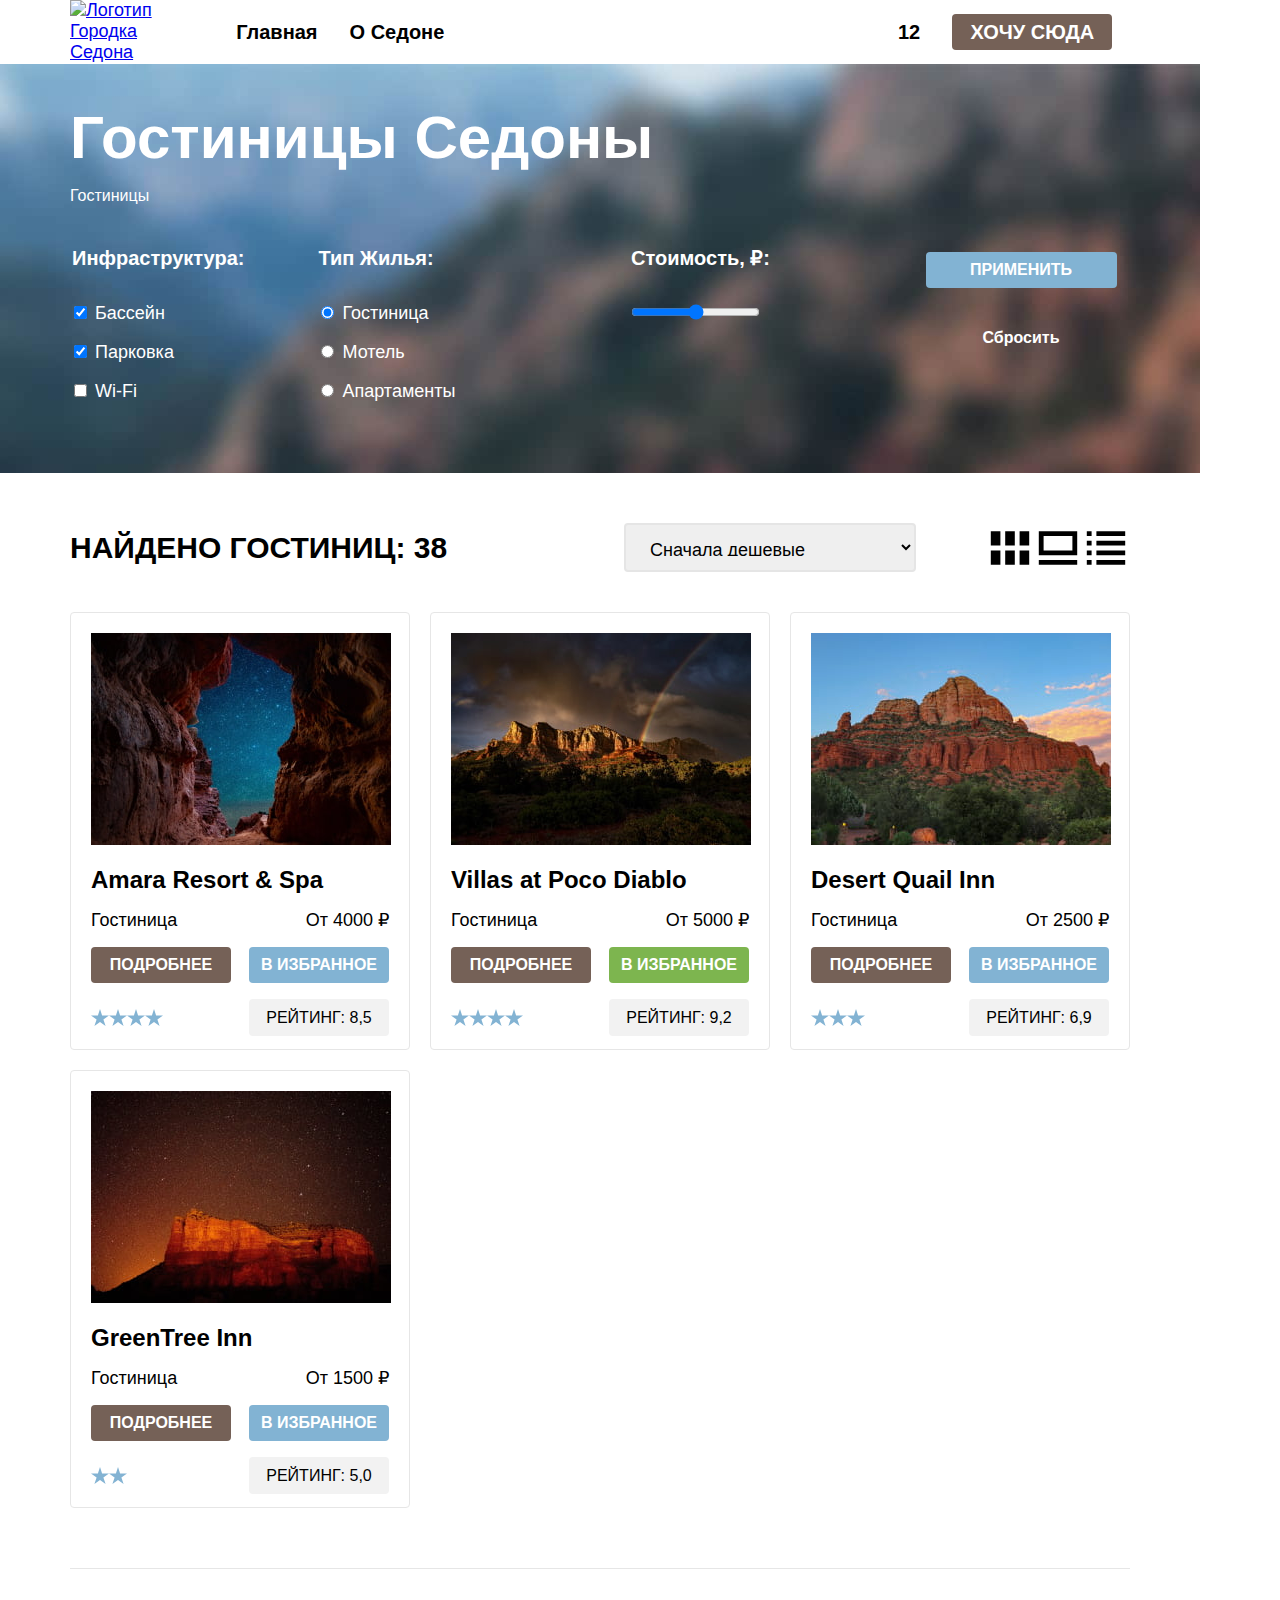
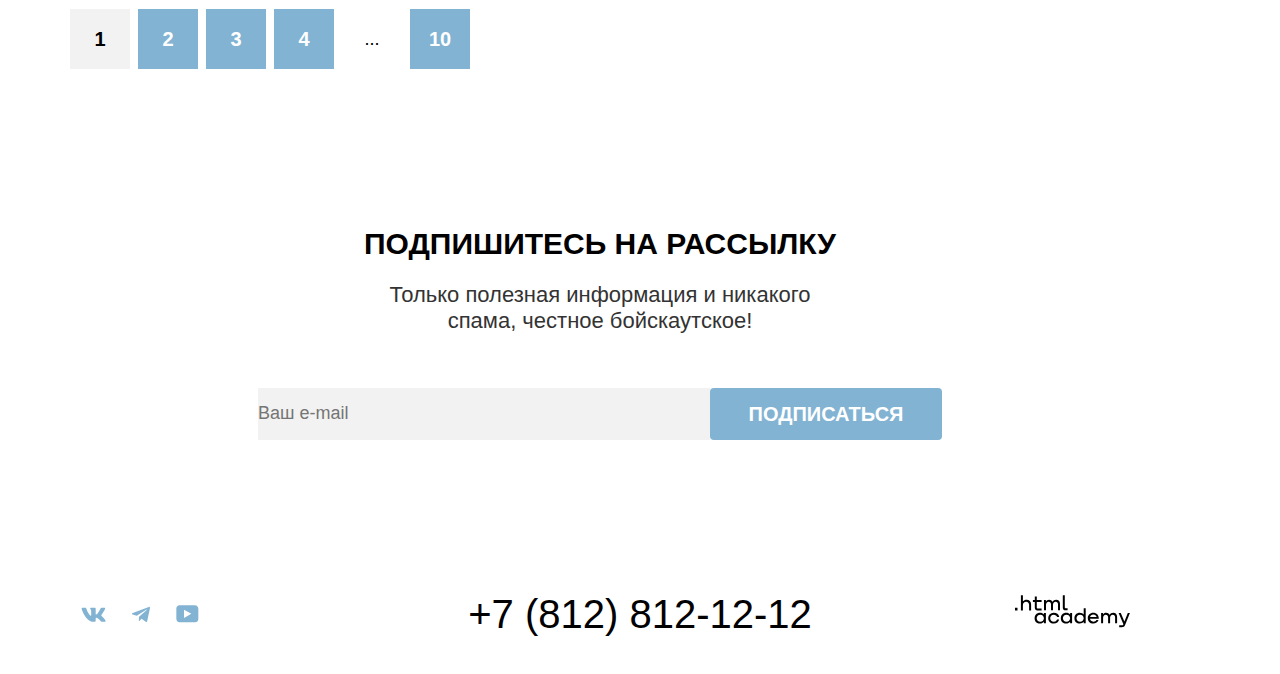
==== catalog.html @ 6a53bdd6 "Редактировал микросетки" ====
<!DOCTYPE html>
<html lang="en">
<head>
  <meta charset="UTF-8">
  <meta name="viewport" content="width=device-width, initial-scale=1.0">
  <link rel="stylesheet" href="style/style.css">
  <title>Страница каталога</title>
</head>
<body>
  <header class="index-header">
    <a class="logo" href="index.html">
      <img class="header-logo" src="images/logo/logo-sedona.svg" width="140" height="70" alt="Логотип Городка Седона">
    </a>
    <nav class="navigation">
      <ul class="navigation-list navigation-menu">
        <li class="navigation-item">
          <a class="navigation-link" href="index.html">Главная</a>
        </li>
        <li class="navigation-item">
          <a class="navigation-link" href="sedona.info">О седоне</a>
        </li>
        <li class="navigation-item">
          <a class="navigation-link navigation-link-current" href="catalog.html">Гостиницы</a>
        </li>
      </ul>
      <ul class="navigation-list navigation-user">
        <li class="navigation-user-item">
          <a class="navigation-user-link" href="#">
            <span class="visually-hidden">Поиск</span></a>
        </li>
        <li class="navigation-user-item">
          <a class="navigation-user-link" href="#">
            <span class="navigation-user-notification">12</span>
            <span class="visually-hidden">Избранное</span>
          </a>
        </li>
        <li class="navigation-user-item">
          <a class="navigation-user-link button button-brown button-brown-user" href="#">Хочу сюда</a>
        </li>
      </ul>
    </nav>
  </header>
  <main class="main-catalog main-container">
    <header class="block-filter">
      <section class="inner-header">
        <h1 class="inner-header-title">Гостиницы Седоны</h1>
        <ul class="breadcrumbs">
          <li class="breadcrumbs-item breadcrumbs-index">
            <a class="breadcrumbs-index" href="index.html">
              <h3 class="visually-hidden">Главная</h3>
            </a>
          </li>
          <li class="breadcrumbs-item">

          </li>
          <li class="breadcrumbs-item ">
            <a class="breadcrumbs-link" href="#">Гостиницы</a>
          </li>
        </ul>
      </section>
      <section class="catalog-hotels">
        <form class="catalog-filter" action="https://echo.htmlacademy.ru/" method="get">
          <fieldset class="catalog-filter-group">
            <legend class="catalog-filter-title">Инфраструктура:</legend>
            <ul class="catalog-filter-list">
              <li class="catalog-filter-item">
                <label class="control" for="">
                  <input class="control-input" type="checkbox" name="pool" checked>
                  Бассейн
                </label>
              </li>
              <li class="catalog-filter-item">
                <label class="control" for="">
                  <input class="control-input" type="checkbox" name="parking" checked>
                  Парковка
                </label>
              </li>
              <li class="catalog-filter-item">
                <label class="control" for="">
                  <input class="control-input" type="checkbox" name="wi-fi" >
                  Wi-Fi
                </label>
              </li>
            </ul>
          </fieldset>
          <fieldset class="catalog-filter-group">
            <legend class="catalog-filter-title">Тип жилья:</legend>
            <ul class="catalog-filter-list">
              <li class="catalog-filter-item">
                <label class="control">
                  <input type="radio" value="hotel" name="house-option" checked>
                  Гостиница
                </label>
              </li>
              <li class="catalog-filter-item">
                <label class="control">
                  <input type="radio" value="motel" name="house-option">
                  Мотель
                </label>
              </li>
              <li class="catalog-filter-item">
                <label class="control">
                  <input type="radio" value="apartments" name="house-option">
                  Апартаменты
                </label>
              </li>
            </ul>
          </fieldset>
          <fieldset class="catalog-filter-group">
            <legend class="catalog-filter-title">Стоимость, <span>₽:</span> </legend>
            <!-- <label>от<input class="input-price" type="text" value="0"></label>
            <label>до<input class="input-price" type="text" value="9000"></label> -->
            <input type="range">
          </fieldset>
          <fieldset class="catalog-button">
            <button class="button button-blue-catalog" type="submit">Применить</button>
            <button class="button-reset" type="reset">Сбросить</button>
          </fieldset>
        </form>
      </section>
    </header>
    <section class="selection-hotel">
      <h3 class="number-hotels">Найдено гостиниц: 38</h3>
      <select class="select-control" id="">
        <option value="cheap">Сначала дешевые</option>
        <option value="expensive">Сначала дорогие</option>
        <option value="popular">Сначала популярные</option>
        <option value="best-rating">Лучший рейтиг</option>
      </select>
      <div class="selection-icon">
        <a href="#" class="button selection-tile">
          <span class="visually-hidden">Показать карточки</span>
        </a>
        <a class="button selection-slide" href="#">
          <span class="visually-hidden">Большие иконки</span>
        </a>
        <a class="button selection-list" href="#">
          <span class="visually-hidden">Показать список</span>
        </a>
    </div>
    </section>
    <section class="hotels">
      <div class="hotels-card">
        <a class="hotels-card-link" href="#">
          <img class="hotels-card-img" src="images/catalog-hotels/hotel-1.jpg" width="300" height="212" alt="Отель Amara Resort & Spa">
          <h3 class="hotels-card-title">Amara Resort & Spa</h3>
        </a>
        <p class="hotels-card-type">Гостиница</p>
        <p class="hotels-card-price">От 4000 ₽</p>
        <a href="#" class="button button-brown button-card-size">подробнее</a>
        <button class="button button-blue button-card-size">в избранное</button>
        <div class="hotels-card-rating">
          <img class="hotels-card-stars" src="images/graphic/star.svg" width="18" height="17" alt="">
          <img class="hotels-card-stars" src="images/graphic/star.svg" width="18" height="17" alt="">
          <img class="hotels-card-stars" src="images/graphic/star.svg" width="18" height="17" alt="">
          <img class="hotels-card-stars" src="images/graphic/star.svg" width="18" height="17" alt="">
        </div>
        <p class="hotels-card-rating-text">Рейтинг: 8,5</p>
      </div>

      <div class="hotels-card">
        <a class="hotels-card-link" href="#">
          <img class="hotels-card-img" src="images/catalog-hotels/hotel-2.jpg" width="300" height="212" alt="Отель Villas at Poco Diablo">
          <h3 class="hotels-card-title">Villas at Poco Diablo</h3>
        </a>
        <p class="hotels-card-type">Гостиница</p>
        <p class="hotels-card-price">От 5000 ₽</p>
        <a href="#" class="button button-brown button-card-size">подробнее</a>
        <button class="button button-green button-card-size">в избранное</button>
        <div class="hotels-card-rating">
          <img class="hotels-card-stars" src="images/graphic/star.svg" width="18" height="17" alt="">
          <img class="hotels-card-stars" src="images/graphic/star.svg" width="18" height="17" alt="">
          <img class="hotels-card-stars" src="images/graphic/star.svg" width="18" height="17" alt="">
          <img class="hotels-card-stars" src="images/graphic/star.svg" width="18" height="17" alt="">
        </div>
        <p class="hotels-card-rating-text">Рейтинг: 9,2</p>
      </div>

      <div class="hotels-card">
        <a class="hotels-card-link" href="#">
          <img class="hotels-card-img" src="images/catalog-hotels/hotel-3.jpg" width="300" height="212" alt="Отель Desert Quail Inn">
          <h3 class="hotels-card-title">Desert Quail Inn</h3>
        </a>
        <p class="hotels-card-type">Гостиница</p>
        <p class="hotels-card-price">От 2500 ₽</p>
        <a href="#" class="button button-brown button-card-size">подробнее</a>
        <button class="button button-blue button-card-size">в избранное</button>
        <div class="hotels-card-rating">
          <img class="hotels-card-stars" src="images/graphic/star.svg" width="18" height="17" alt="">
          <img class="hotels-card-stars" src="images/graphic/star.svg" width="18" height="17" alt="">
          <img class="hotels-card-stars" src="images/graphic/star.svg" width="18" height="17" alt="">
        </div>
        <p class="hotels-card-rating-text">Рейтинг: 6,9</p>
      </div>

      <div class="hotels-card">
        <a class="hotels-card-link" href="#">
          <img class="hotels-card-img" src="images/catalog-hotels/hotel-4.jpg" width="300" height="212" alt="Отель GreenTree Inn">
          <h3 class="hotels-card-title">GreenTree Inn</h3>
        </a>
        <p class="hotels-card-type">Гостиница</p>
        <p class="hotels-card-price">От 1500 ₽</p>
        <a href="#" class="button button-brown button-card-size">подробнее</a>
        <button class="button button-blue button-card-size">в избранное</button>
        <div class="hotels-card-rating">
          <img class="hotels-card-stars" src="images/graphic/star.svg" width="18" height="17" alt="">
          <img class="hotels-card-stars" src="images/graphic/star.svg" width="18" height="17" alt="">
        </div>
        <p class="hotels-card-rating-text">Рейтинг: 5,0</p>
      </div>
    </section>
    <div class="wrap">
    <section class="pagination">
      <ul class="pagination-list">
        <li class="pagination-item pagination-current">
          <a class="pagination-link pagination-current " href="#">1</a>
        </li>
        <li class="pagination-item">
          <a class="pagination-link" href="#">2</a>
        </li>
        <li class="pagination-item">
          <a class="pagination-link" href="#">3</a>
        </li>
        <li class="pagination-item">
          <a class="pagination-link" href="#">4</a>
        </li>
        <li class="pagination-item pagination-more">
          <p>...</p>
        </li>
        <li class="pagination-item">
          <a class="pagination-link" href="#">10</a>
        </li>
      </ul>
    </section>
  </div>
    <section class="subscribe-catalog">
          <h2 class="subscribe-title">Подпишитесь на рассылку</h2>
          <p class="subscribe-text">Только полезная информация и никакого спама, честное бойскаутское!</p>
          <form  class="subscribe-form" action="#" method="post">
              <input class="subscribe-input" type="email" name="subscribe-email" id="" placeholder="Ваш e-mail">
              <button class="button button-blue button-subscribe" type="submit">Подписаться</button>
          </form>
    </section>
  </main>
  <footer class="footer-page">
    <section class="footer-social">
      <h2 class="visually-hidden">Соц-сети</h2>
      <ul class="footer-social-list">
        <li class="footer-social-item">
          <a href="https://vk.com/htmlacademy" class="social-icon icon-vk">
          </a>
        </li>
        <li class="footer-social-item">
          <a href="https://t.me/htmlacademy " class="social-icon icon-tg">
          </a>
        </li>
        <li class="footer-social-item">
          <a href="https://www.youtube.com/user/htmlacademyru" class="social-icon icon-youtube">
            <!-- <span class="visually-hidden">Ютуб</span> -->
          </a>
        </li>
      </ul>
    </section>
    <section class="footer-phone">
      <a class="footer-telephone" href="tel:+78128121212">+7 (812) 812-12-12</a>
    </section>
    <section class="footer-logo">
      <a class="footer-logo-html" href="https://htmlacademy.ru/" title="Ссылка на разработчика сайта html-academy">
        <img src="images/logo/logo-academy.svg" width="115" height="33" alt="Logo-htmlacademy">
      </a>
    </section>
  </footer>

</body>
</html>
---- style/style.css ----
/* font_add START */
@font-face {
  font-family: "PT Sans";
  font-weight: 400;
  font-style: normal;
  src: url("../fonts/ptsans-400.woff2") format("woff2");
  font-display: swap;
}

@font-face {
  font-family: "PT Sans";
  font-weight: 700;
  font-style: normal;
  src: url("../fonts/ptsans-700.woff2") format("woff2");
  font-display: swap;
}

@font-face {
  font-family: "PT Sans";
  font-weight: 400;
  font-style: italic;
  src: url("../fonts/ptsans-400.woff2") format("woff2");
  font-display: swap;
}

@font-face {
  font-family: "PT Sans";
  font-weight: 700;
  font-style: italic;
  src: url("../fonts/ptsans-700.woff2") format("woff2");
  font-display: swap;
}

/* font_add END */

html {
  height: 100%;
  width: 1200px;
  /* margin: 0 auto; */
}


body {
  margin: 0;
  display: flex;
  flex-direction: column;
  min-height: 100%;
  flex-grow: 1;
  font-family: "PT Sans", sans-serif;
  font-size: 18px;
  line-height: 21px;
  background-color: #ffffff;
  color: #000000;
}

.visually-hidden {
  position: absolute;
  width: 1px;
  height: 1px;
  margin: -1px;
  border: 0;
  padding: 0;
  white-space: nowrap;
  clip-path: inset(100%);
  clip: rect(0 0 0 0);
  overflow: hidden;
}

/* header START */
.index-header {
  display: flex;
  flex-direction: row;
  padding: 0 70px;
  height: 64px;
}

.logo {
  width: 140px;
  height: 70px;
  margin-right: 30px;
  z-index: 0;
}

.navigation {
  display: flex;
  width: 100%;
}

.navigation-list {
  display: flex;
  list-style: none;
  padding: 0;
  margin: 0;
}

.navigation-menu {
  width: 339px;
  margin-right: auto;
  flex-wrap: wrap;
}

.navigation-user {
  width: 268px;
  align-items: center;
}

.navigation-link {
  color: inherit;
  font-size: 20px;
  font-weight: 700;
  line-height: 24px;
  text-transform: capitalize;
  text-align: center;
  text-decoration: none;
  display: block;
  padding: 20px 16px;
}

.navigation-user-link {
  color: inherit;
  font-size: 20px;
  font-weight: 700;
  line-height: 24px;
  text-transform: capitalize;
  text-align: center;
  text-decoration: none;
  display: block;
  padding: 22px 12px;
}

.navigation-link-current{
  border-bottom: 2px solid #756257;
  padding-bottom: 18px;
  }

.button-brown-user {
  width: 160px;
  height: 36px;
  margin-left: 20px;
  padding: 0;
}

/* header END */

/* main START */
.main-container {
  flex-grow: 1;
}

.main-img-welcom {
  padding-top: 51.4px;
}

.main-intro {
  background:  url(../images/index-ladder.svg) bottom, url(../images/background-index.jpg);
  background-repeat: no-repeat;
  background-size: 100%, cover;
  height: 485px;
  text-align: center;
  color: #000000;
}

.tagline-title {
  font-size: 30px;
  font-weight: 700;
  line-height: 36px;
  text-transform: uppercase;
  text-align: center;
}

.tagline-title-top {
  width: 650px;
  padding-top: 69px;
  margin: 0;
  margin-bottom: 25px;
}

.tagline-title-find {
  margin: 0;
  margin-bottom: 20px;
  margin-left: auto;
  margin-right: auto;
}


.tagline-subtitle {
  font-size: 22px;
  line-height: 26px;
  text-align: center;
  color: #333333;
}

.tagline-subtitle-top {
  margin: 0;
  padding-bottom: 69px;
}

.tagline-subtitle-find {
  margin-bottom: 54px;
  width: 592px;
  height: 52px;
  margin-left: auto;
  margin-right: auto;
}

/* advantages START */
.tagline-top {
  height: 261px;
  display: flex;
  flex-direction: column;
  align-items: center;
  height: auto;
}

.tagline-bottom {
  height: 246px;
  display: flex;
  flex-direction: column;
  align-items: center;
  height: auto;
}

.advantages-top {
  background-color: inherit;
}

.tagline-title-bottom {
  width: 505px;
  padding-top: 64px;
  margin: 0;
  margin-bottom: 20px;
}

.tagline-subtitle-bottom {
  width: 490px;
  margin: 0;
  padding-bottom: 64px;
}

.advantages-title {
  font-size: 24px;
  font-weight: 700;
  line-height: 28px;
  text-transform: uppercase;
  text-align: center;
}
.advantages-title-bottom {
  font-size: 24px;
  font-weight: 700;
  line-height: 28px;
  text-transform: uppercase;
  text-align: center;
  margin: 30px 0;
}

.advantages-item-3,
.advantages-item-5 {
  color: inherit;
  background-color: rgba(131, 179, 211, 0.12);
}

.advantages-item-1,
.advantages-item-7 {
  color: #ffffff;
  background-color: #82B3D3;
}

.advantages-item-4,
.advantages-item-8,
.advantages-item-10 {
  background-color: rgba(131, 179, 211, 0.20);
}
.advantages-item-9 {
  background-color: #ffffff;
}

.advantages-list{
  list-style: none;
  display: flex;
  flex-wrap: wrap;
  padding: 0;
  margin: 0;
}

.advantages-card {
  max-width: 400px;
  max-height: 385px;
  display: flex;
  align-items: center;
  justify-content: center;
  flex-direction: column;
  padding: 80px 85px;
  box-sizing: border-box;
}

.advantages-img {
  width: 800px;
  height: 385px;
}

.advantages-title-description {
  font-size: 18px;
  text-align: center;
}

.advantages-title-description-bottom {
  font-size: 18px;
  text-align: center;
  margin: 0;
}

.advantages-bottom {
  text-align: center;
}
/* advantages END */

.find-hotels {
  text-align: center;
  padding: 96px 304px;
  min-height: 406px;
  box-sizing: border-box;
}

.button-brown-find {
  background-color: #756157;
  color: #FFFFFF;
  text-transform: uppercase;
  text-decoration: none;
  font-weight: 700;
  font-size: 20px;
  line-height: 36px;
  font-family: "PT Sans", sans-serif;
  border-radius: 4px;
  border: none;
  width: 276px;
  height: 36px;
  padding: 8px 50px;
}


.button {
  color: #FFFFFF;
  text-decoration: none;
  text-transform: uppercase;
  font-weight: 700;
  font-family: "PT Sans", sans-serif;
  border-radius: 4px;
  border: none;
  display: flex;
  align-items: center;
  justify-content: center;
}

.button-brown {
  background-color: #756157;
}

.button-blue {
  background-color: #82B3D3;
}

.button-green {
  background-color: #7DB54F;
}

/* main END */

/* footer START */
.footer-page {
  display: flex;
  padding: 40px 70px 30px;
  height: 50px;
  min-height: 130px;
  box-sizing: border-box;
}

.social-icon {
  width: 27px;
  height: 40px;
  background-position: center;
}

.footer-social {
  width: 200px;
  display: flex;
  align-items: center;
}

.footer-logo {
  width: 120px;
  display: flex;
  align-items: center;
  justify-content: end;
}

.footer-social-list {
  list-style: none;
  display: flex;
  padding: 0;
  flex-wrap: wrap;
}

.footer-social-item {
  padding: 0 10px;
  width: 27px;
  height: 40px;
  display: flex;

}

.icon-vk {
  background-image: url('../images/icons/icon-vk.svg');
  background-repeat: no-repeat;
  background-size: auto;
  width: 100%;
}

.icon-youtube {
  background-image: url('../images/icons/icon-youtube.svg');
  background-repeat: no-repeat;
  background-size: auto;
  width: 100%;
}

.icon-tg {
  background-image: url('../images/icons/icon-telegram.svg');
  background-repeat: no-repeat;
  background-size: auto;
  width: 100%;
}


.footer-phone {
  margin-left: auto;
  margin-right: auto;
  align-items: center;
  display: flex;

}

.footer-telephone {
  text-decoration: none;
  font-size: 40px;
  line-height: 40px;
  text-transform: uppercase;
  color: #000000;
}
/* footer END  */



/* catalog START */
.wrap {
  width: 1060px;
  margin: 0 70px;
}

.block-filter {
  background-image: url("../images/background-filter.jpg");
  background-repeat: no-repeat;
  background-size: cover;
  color: #FFFFFF  ;
  padding: 35px 70px 70px;
}

.inner-header {
  margin-bottom: 40px;
}

.inner-header-title {
  font-size: 60px;
  line-height: 78px;
  font-weight: 700;
  margin: 0 0 8px;
}

.breadcrumbs {
  list-style: none;
  display: flex;
  margin: 0;
  padding: 0;
}

.breadcrumbs-index {
  background-image: url("../images/icons/icon-home-mini.svg");
  background-repeat: no-repeat;
}

.breadcrumbs-item a {
  color: #FFFFFF ;
  text-decoration: none;
  font-size: 16px;
  line-height: 21px;
  font-weight: normal;
}

.catalog-hotels{
  display: flex;
  flex-direction: row;
}

.catalog-filter {
  display: flex;
  width: 1060px;
}

.catalog-filter-list {
  list-style: none;
  margin: 0;
  padding: 0;
}

.catalog-filter-item:last-child {
  padding-bottom: 0;
}

.catalog-filter-title {
  font-size: 20px;
  font-weight: 700;
  line-height: 24px;
  text-transform: capitalize;
  padding-bottom: 32px;
}

.catalog-filter-item{
  font-size: 18px;
  line-height: 23px;
  padding-bottom: 16px;
}

.catalog-filter-group{
  font-size: 18px;
  line-height: 24px;
  border: none;
  padding: 0;
  margin: 0;
  margin-right: 70px;
}

.catalog-filter-group:nth-child(2) {
  margin-right: auto;
}

.input-price {
  width: 143px;
  height: 48px;
  font-size: 18px;
  font-weight: 700;
}

.button-blue-catalog {
  background-color: #82B3D3;
  margin-bottom: 32px;
  width: 191px;
  height: 36px;
  font-size: 16px;
  font-weight: 700;
  line-height: 20px;
}

.catalog-button {
  border: none;
  margin: 0;
  margin-left: 70px;
  width: 191px;
}

.button-reset {
  width: 191px;
  height: 36px;
  background-color: rgb(0, 0, 0, 0);
  border: none;
  color: #FFFFFF;
  font-size: 16px;
  font-weight: 700;
  line-height: 20px;
}

/* catalog END */

/* selection START */
.number-hotels {
  font-size: 30px;
  line-height: 36px;
  font-weight: 700;
  text-transform: uppercase;
}

.selection-icon {
  display: flex;
}

.selection-hotel {
  display: flex;
  width: 1060px;
  padding: 50px 70px 40px;
  align-items: center;
}

.number-hotels {
  margin: 0;
  margin-right: auto;
}

.selection-tile {
  background-image: url("../images/graphic/variant-tile.svg");
  background-repeat: no-repeat;
  background-size: cover;
  width: 48px;
  height: 48px;
}

.selection-slide {
  background-image: url("../images/graphic/variant-slideshow.svg");
  background-repeat: no-repeat;
  background-size: cover;
  width: 48px;
  height: 48px;
  flex-wrap: wrap;
}

.selection-list {
  background-image: url("../images/graphic/variant-list.svg");
  background-repeat: no-repeat;
  background-size: cover;
  width: 48px;
  height: 48px;
}

.select-control {
  font-size: 18px;
  line-height: 21;
  height: 49px;
  padding: 14px 20px;
  border-radius: 4px;
  border: 2px solid  #E5E5E5;
  width: 292px;
  margin-right: 70px;

}
/* selection END */

/* hotels START */
.hotels {
  display: flex;
  flex-direction: row;
  flex-wrap: wrap;
  width: 1060px;
  padding: 0 70px;
  margin-bottom: 40px;
}

.hotels-card {
  border: 1px solid #E6E6E6;
  border-radius: 4px;
  width: 340px;
  height: 438px;
  padding: 20px;
  display: flex;
  flex-wrap: wrap;
  justify-content: space-between;
  margin-bottom: 20px;
  margin-right: 20px;
  box-sizing: border-box;
}

.hotels-card:nth-child(3n) {
  margin-right: 0;
}

.button-card-size {
  width: 140px;
  height: 36px;
  display: flex;
  font-size: 16px;
  line-height: 20px;
  font-weight: 700;
  text-align: center;
  margin-bottom: 16px;
}

.hotels-card-title {
  font-size: 24px;
  line-height: 28px;
  font-weight: 700;
  color: #000000;
  margin: 0 0 16px 0;
}

.hotels-card-link {
  text-decoration: none;
}
.hotels-card-img {
  margin-bottom: 16px;
}

.hotels-card-type {
  font-size: 18px;
  line-height: 21px;
  width: 140px;
  margin: 0;
  margin-bottom: 16px;
}

.hotels-card-price {
  font-size: 18px;
  line-height: 21px;
  text-align: right;
  width: 140px;
  margin: 0;
  margin-bottom: 16px;
}

.hotels-card-rating {
  font-size: 16px;
  line-height: 20px;
  text-transform: uppercase;
  width: 140px;
  margin: 0;
  display: flex;
  align-items: center;
}

.hotels-card-rating-text {
  font-size: 16px;
  line-height: 20px;
  text-transform: uppercase;
  width: 140px;
  height: 37px;
  margin: 0;
  text-align: center;
  background-color: #F2F2F2;
  border-radius: 4px;
  display: flex;
  align-items: center;
  justify-content: center;
}

/* hotels END */

/* pagination START */
.pagination {
  display: flex;
  padding-top: 40px;
  margin-bottom: 60px;
  border-top: 1px solid #E6E6E6;
}

.pagination-link {
  font-size: 20px;
  line-height: 36px;
  font-weight: 700;
  text-transform: uppercase;
  text-align: center;
  text-decoration: none;
  color: #FFFFFF;
}

.pagination-item {
  width: 60px;
  height: 60px;
  margin: 0 8px 0 0;
  background-color: #82B3D3;
  display: flex;
  align-items: center;
  justify-content: center;

}

.pagination-more {
  background-color: #FFFFFF;
}

.pagination-current {
  color: rgb(0, 0, 0);
  background-color: #F2F2F2;
}
.pagination-list {
  list-style: none;
  display: flex;
  padding: 0;
  margin: 0;
}

/* pagination END */

/* subscribe START */

.subscribe {
  color: #FFFFFF;
  background-image: url("../images/background-subscribe.jpg");
  text-align: center;
  display: flex;
  flex-direction: column;
  flex-wrap: wrap;
  justify-content: center;
  align-items: center;
  padding: 96px 258px 104px;
  min-height: 415px;
  box-sizing: border-box;
}

.subscribe-form input {
  font-size: 18px;
  line-height: 24px;
}

.subscribe-title {
  font-size: 30px;
  font-weight: 700;
  line-height: 36px;
  text-transform: uppercase;
  /* padding-top: 96px; */
  margin: 0;
  margin-bottom: 20px;
}

.subscribe-text {
  font-size: 22px;
  line-height: 26px;
  width: 475px;
  margin: 0;
  margin-bottom: 54px;
}


.subscribe-catalog {
  background-color: #FFFFFF;
  text-align: center;
  display: flex;
  flex-direction: column;
  flex-wrap: wrap;
  justify-content: center;
  align-items: center;
  padding: 96px 258px 104px;
  min-height: 415px ;
  box-sizing: border-box;
}
.subscribe-catalog .subscribe-text {
  color: #333333;
}

.subscribe-form {
  text-align: center;
  display: flex;
}

.subscribe-input  {
  background-color: #F2F2F2;
  width: 452px;
  height: 52px;
  padding: 0;
  border: none;
}

.button-subscribe {
  width: 232px;
  height: 52px;
  font-size: 20px;
  line-height: 36px;
  font-weight: 700;
}

/* subscribe END */
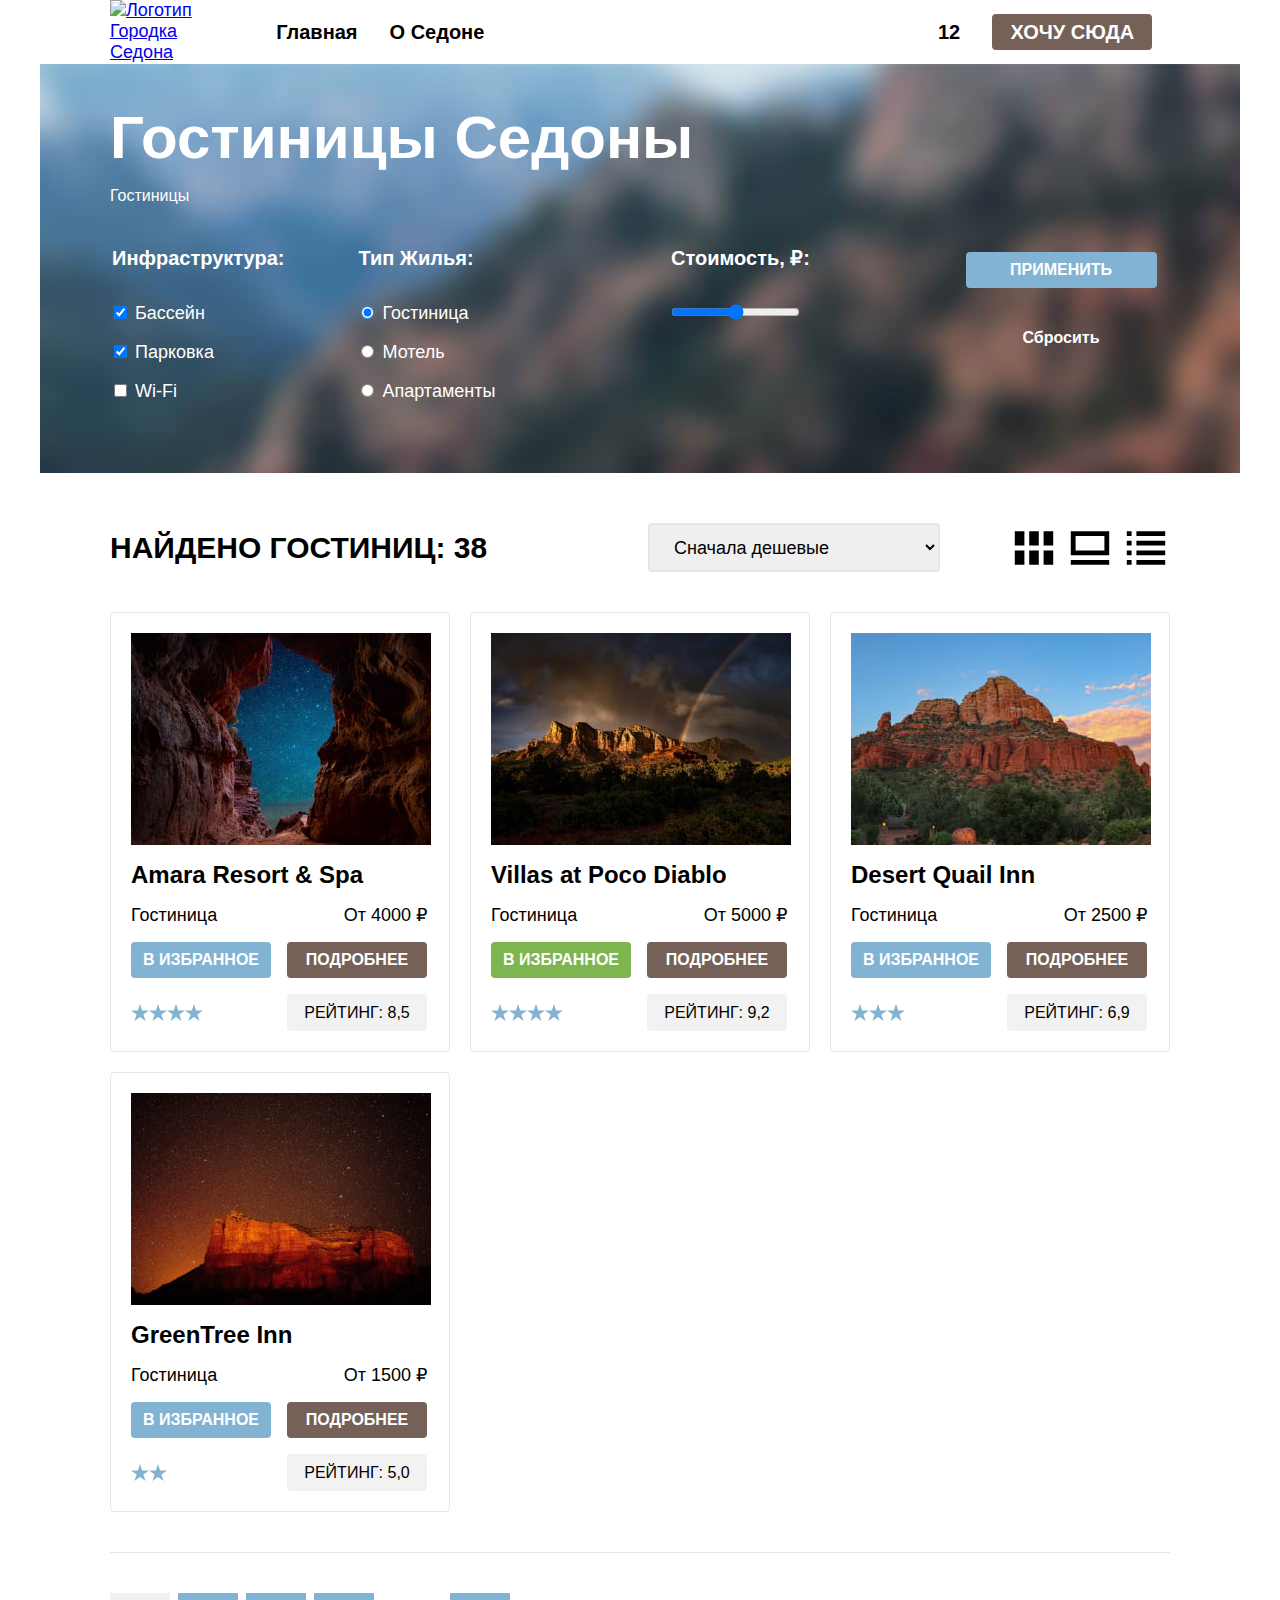
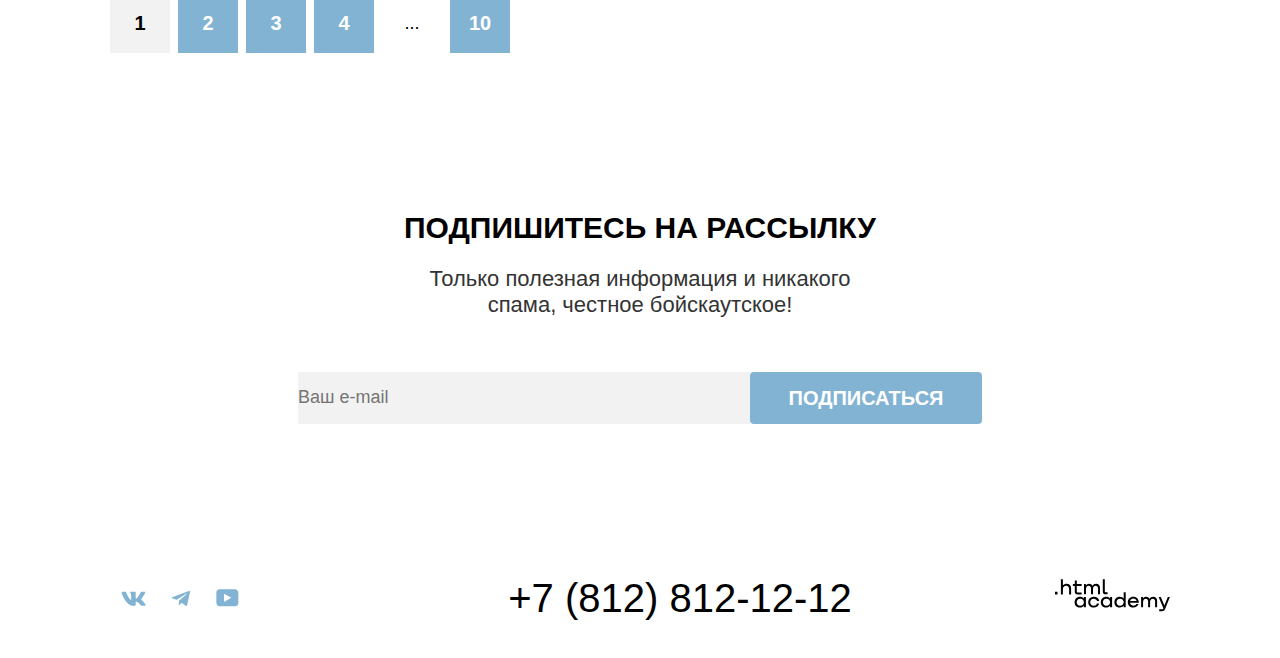
==== commit 40573441: "Merge pull request #8 from ralem09/master" ====
--- a/catalog.html
+++ b/catalog.html
@@ -141,10 +141,10 @@
     </section>
     <section class="hotels">
       <div class="hotels-card">
-        <a class="hotels-card-link" href="#">
+        <!-- <a class="hotels-card-link" href="#"> -->
           <img class="hotels-card-img" src="images/catalog-hotels/hotel-1.jpg" width="300" height="212" alt="Отель Amara Resort & Spa">
           <h3 class="hotels-card-title">Amara Resort & Spa</h3>
-        </a>
+        <!-- </a> -->
         <p class="hotels-card-type">Гостиница</p>
         <p class="hotels-card-price">От 4000 ₽</p>
         <a href="#" class="button button-brown button-card-size">подробнее</a>
@@ -159,10 +159,10 @@
       </div>
 
       <div class="hotels-card">
-        <a class="hotels-card-link" href="#">
+        <!-- <a class="hotels-card-link" href="#"> -->
           <img class="hotels-card-img" src="images/catalog-hotels/hotel-2.jpg" width="300" height="212" alt="Отель Villas at Poco Diablo">
           <h3 class="hotels-card-title">Villas at Poco Diablo</h3>
-        </a>
+        <!-- </a> -->
         <p class="hotels-card-type">Гостиница</p>
         <p class="hotels-card-price">От 5000 ₽</p>
         <a href="#" class="button button-brown button-card-size">подробнее</a>
@@ -177,10 +177,10 @@
       </div>
 
       <div class="hotels-card">
-        <a class="hotels-card-link" href="#">
+        <!-- <a class="hotels-card-link" href="#"> -->
           <img class="hotels-card-img" src="images/catalog-hotels/hotel-3.jpg" width="300" height="212" alt="Отель Desert Quail Inn">
           <h3 class="hotels-card-title">Desert Quail Inn</h3>
-        </a>
+        <!-- </a> -->
         <p class="hotels-card-type">Гостиница</p>
         <p class="hotels-card-price">От 2500 ₽</p>
         <a href="#" class="button button-brown button-card-size">подробнее</a>
@@ -194,10 +194,10 @@
       </div>
 
       <div class="hotels-card">
-        <a class="hotels-card-link" href="#">
+        <!-- <a class="hotels-card-link" href="#"> -->
           <img class="hotels-card-img" src="images/catalog-hotels/hotel-4.jpg" width="300" height="212" alt="Отель GreenTree Inn">
           <h3 class="hotels-card-title">GreenTree Inn</h3>
-        </a>
+        <!-- </a> -->
         <p class="hotels-card-type">Гостиница</p>
         <p class="hotels-card-price">От 1500 ₽</p>
         <a href="#" class="button button-brown button-card-size">подробнее</a>
@@ -209,7 +209,6 @@
         <p class="hotels-card-rating-text">Рейтинг: 5,0</p>
       </div>
     </section>
-    <div class="wrap">
     <section class="pagination">
       <ul class="pagination-list">
         <li class="pagination-item pagination-current">
@@ -232,7 +231,6 @@
         </li>
       </ul>
     </section>
-  </div>
     <section class="subscribe-catalog">
           <h2 class="subscribe-title">Подпишитесь на рассылку</h2>
           <p class="subscribe-text">Только полезная информация и никакого спама, честное бойскаутское!</p>
--- a/style/style.css
+++ b/style/style.css
@@ -36,7 +36,7 @@
 html {
   height: 100%;
   width: 1200px;
-  /* margin: 0 auto; */
+  margin: 0 auto;
 }
 
 
@@ -72,6 +72,7 @@
   flex-direction: row;
   padding: 0 70px;
   height: 64px;
+  /* убрать высоту потом */
 }
 
 .logo {
@@ -253,6 +254,34 @@
   margin: 30px 0;
 }
 
+.advantages-item-1 {
+  grid-area: 1/1/2/2;
+}
+
+.advantages-item-2 {
+  grid-area:  1/2/2/4 ;
+}
+
+.advantages-item-3 {
+  grid-area: 2/1/3/2;
+}
+
+.advantages-item-4 {
+  grid-area:  2/2/3/3 ;
+}
+
+.advantages-item-5 {
+  grid-area: 2/3/3/4;
+}
+
+.advantages-item-6 {
+  grid-area: 3/1/4/3;
+}
+
+.advantages-item-7 {
+  grid-area: 3/3/4/4;
+}
+
 .advantages-item-3,
 .advantages-item-5 {
   color: inherit;
@@ -274,28 +303,34 @@
   background-color: #ffffff;
 }
 
+.advantages-img {
+display: flex;
+}
+
 .advantages-list{
   list-style: none;
-  display: flex;
-  flex-wrap: wrap;
+  display: grid;
+  grid-template-columns: repeat(3, 400px);
+  padding: 0;
+  margin: 0;
+}
+
+.advantages-list-bottom {
+  list-style: none;
+  display: grid;
+  grid-template-columns: repeat(3, 400px);
   padding: 0;
   margin: 0;
 }
 
 .advantages-card {
-  max-width: 400px;
-  max-height: 385px;
   display: flex;
   align-items: center;
   justify-content: center;
   flex-direction: column;
   padding: 80px 85px;
   box-sizing: border-box;
-}
-
-.advantages-img {
-  width: 800px;
-  height: 385px;
+  min-height: 385px;
 }
 
 .advantages-title-description {
@@ -450,10 +485,6 @@
 
 
 /* catalog START */
-.wrap {
-  width: 1060px;
-  margin: 0 70px;
-}
 
 .block-filter {
   background-image: url("../images/background-filter.jpg");
@@ -617,6 +648,7 @@
   width: 48px;
   height: 48px;
   flex-wrap: wrap;
+  margin: 0 8px;
 }
 
 .selection-list {
@@ -631,7 +663,7 @@
   font-size: 18px;
   line-height: 21;
   height: 49px;
-  padding: 14px 20px;
+  padding: 10px 20px;
   border-radius: 4px;
   border: 2px solid  #E5E5E5;
   width: 292px;
@@ -641,16 +673,24 @@
 /* selection END */
 
 /* hotels START */
-.hotels {
+/* .hotels {
   display: flex;
   flex-direction: row;
   flex-wrap: wrap;
   width: 1060px;
   padding: 0 70px;
   margin-bottom: 40px;
-}
-
-.hotels-card {
+} */
+
+.hotels {
+  width: 1060px;
+  display: grid;
+  grid-template-columns: 340px 340px 340px;
+  gap: 20px;
+  padding: 0 70px 40px;
+}
+
+/* .hotels-card {
   border: 1px solid #E6E6E6;
   border-radius: 4px;
   width: 340px;
@@ -662,6 +702,31 @@
   margin-bottom: 20px;
   margin-right: 20px;
   box-sizing: border-box;
+} */
+
+.hotels-card {
+  border: 1px solid #E6E6E6;
+  border-radius: 4px;
+  /* width: 340px;
+  height: 438px; */
+  padding: 20px;
+  display: grid;
+  grid-template-columns: 140px 140px;
+  grid-template-areas:
+  "img img"
+  "title title"
+  "type price"
+  "button-1 button-2"
+  "stars rating";
+  gap: 16px;
+}
+
+.hotels-card .button-blue {
+  grid-area: button-1;
+}
+
+.hotels-card .button-brown {
+  grid-area: button-2;
 }
 
 .hotels-card:nth-child(3n) {
@@ -676,7 +741,6 @@
   line-height: 20px;
   font-weight: 700;
   text-align: center;
-  margin-bottom: 16px;
 }
 
 .hotels-card-title {
@@ -684,14 +748,17 @@
   line-height: 28px;
   font-weight: 700;
   color: #000000;
-  margin: 0 0 16px 0;
+  margin: 0;
+  grid-area: title;
+  grid-column: 1 / 3;
 }
 
 .hotels-card-link {
   text-decoration: none;
 }
+
 .hotels-card-img {
-  margin-bottom: 16px;
+  grid-area: img;
 }
 
 .hotels-card-type {
@@ -699,7 +766,7 @@
   line-height: 21px;
   width: 140px;
   margin: 0;
-  margin-bottom: 16px;
+  grid-area: type;
 }
 
 .hotels-card-price {
@@ -708,7 +775,7 @@
   text-align: right;
   width: 140px;
   margin: 0;
-  margin-bottom: 16px;
+  grid-area: price;
 }
 
 .hotels-card-rating {
@@ -719,6 +786,7 @@
   margin: 0;
   display: flex;
   align-items: center;
+  grid-area: stars;
 }
 
 .hotels-card-rating-text {
@@ -734,6 +802,7 @@
   display: flex;
   align-items: center;
   justify-content: center;
+  grid-area: rating;
 }
 
 /* hotels END */
@@ -742,7 +811,7 @@
 .pagination {
   display: flex;
   padding-top: 40px;
-  margin-bottom: 60px;
+  margin: 0 70px 60px;
   border-top: 1px solid #E6E6E6;
 }
 
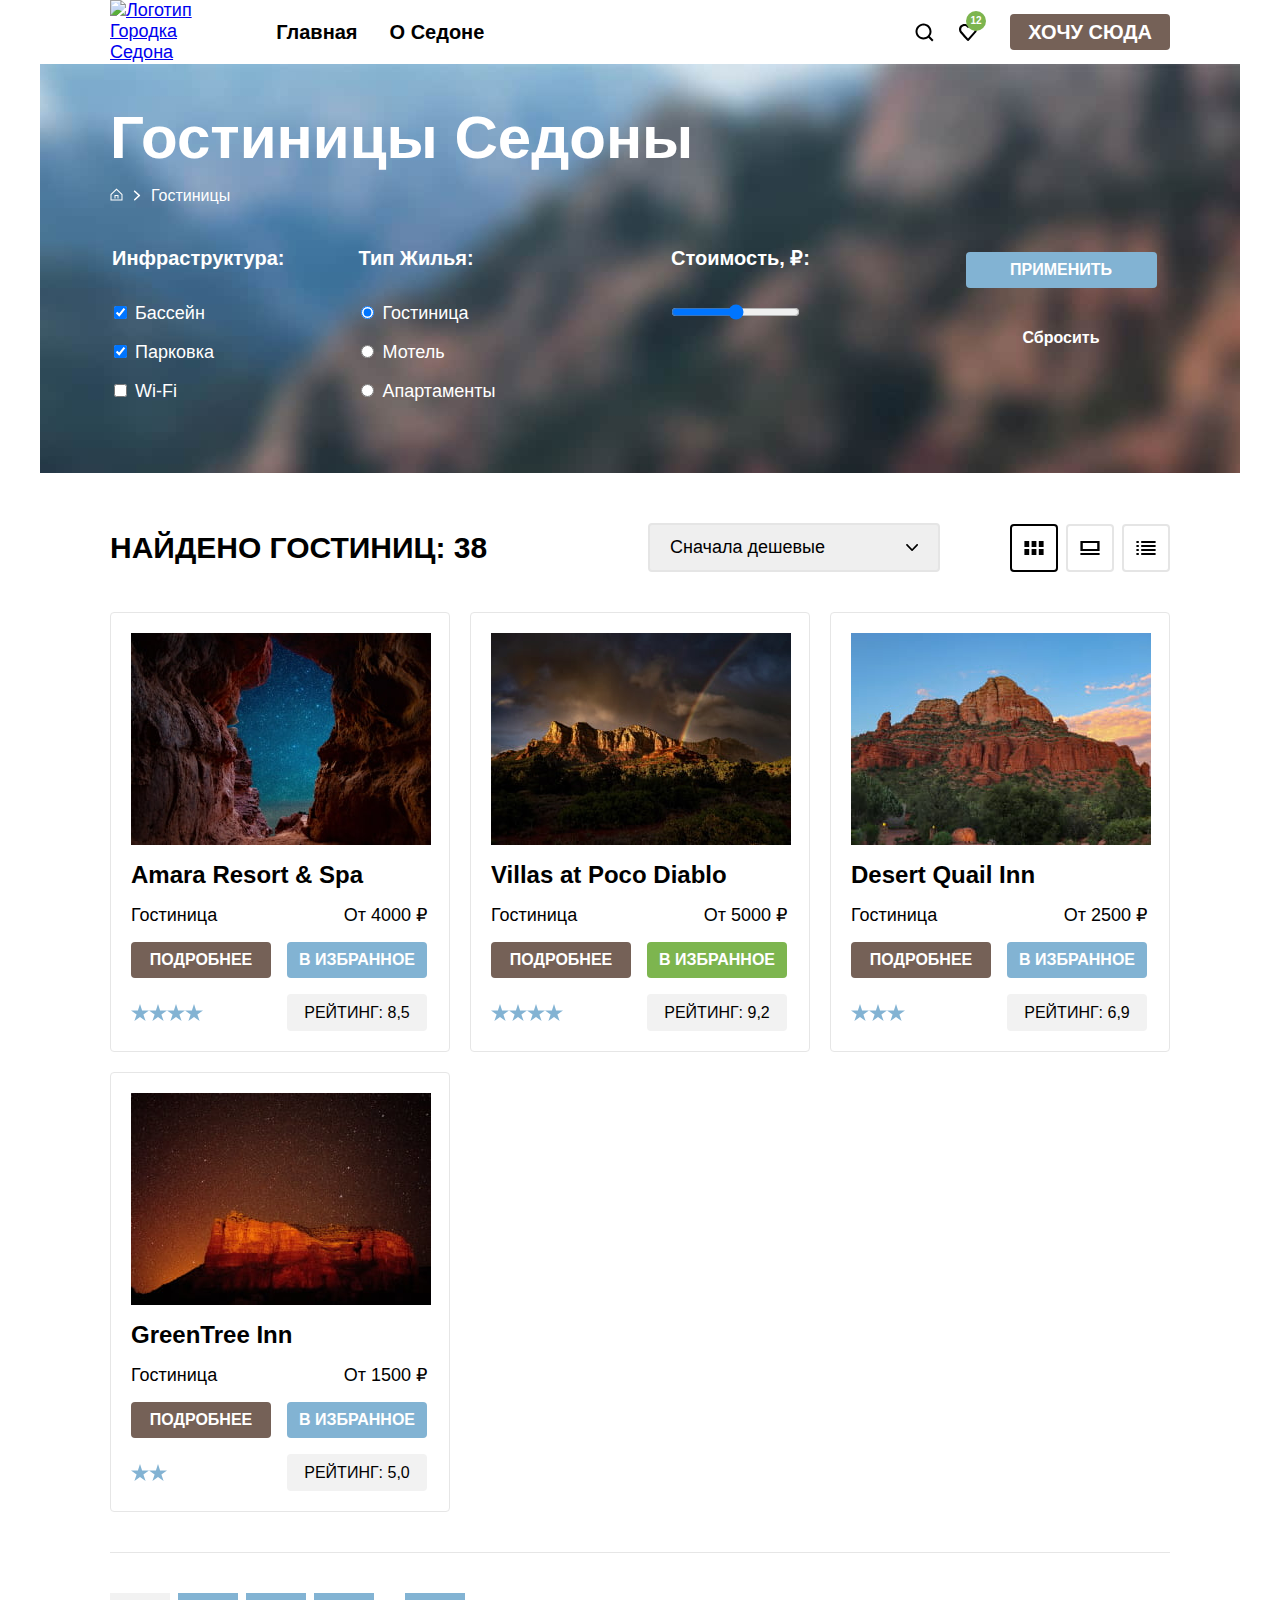
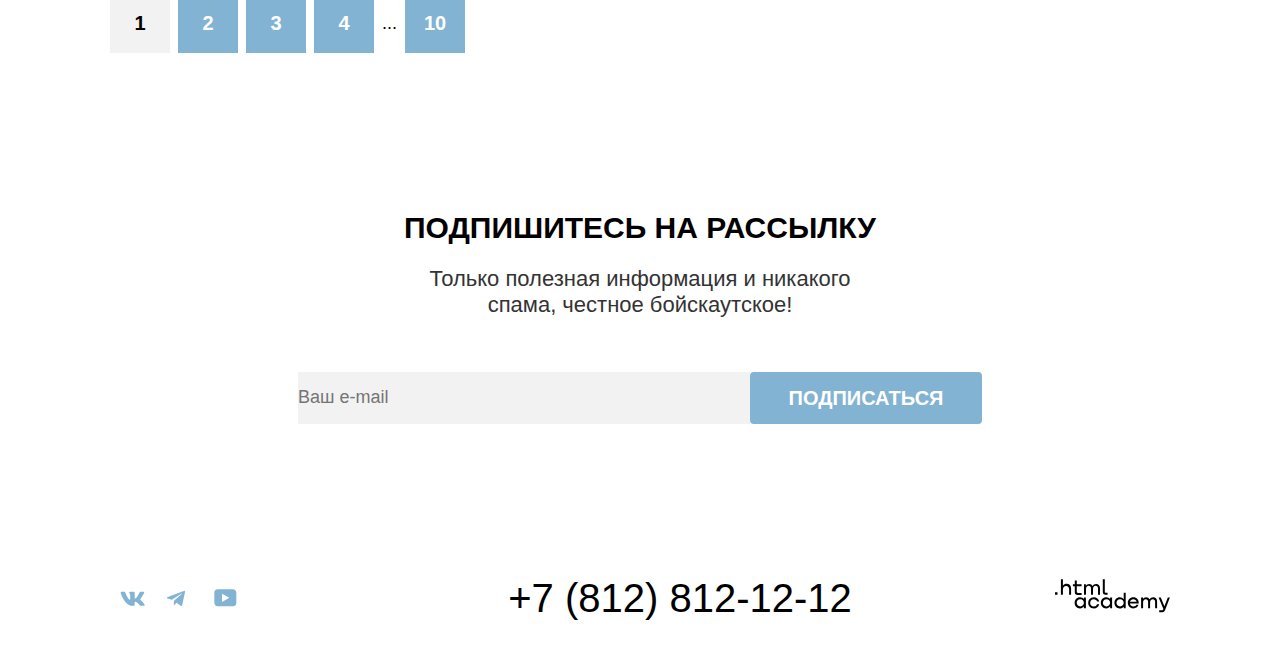
==== commit 55c5839d: "Редактировал иконки" ====
--- a/catalog.html
+++ b/catalog.html
@@ -26,7 +26,8 @@
       <ul class="navigation-list navigation-user">
         <li class="navigation-user-item">
           <a class="navigation-user-link" href="#">
-            <span class="visually-hidden">Поиск</span></a>
+            <span class="visually-hidden">Поиск</span>
+          </a>
         </li>
         <li class="navigation-user-item">
           <a class="navigation-user-link" href="#">
@@ -47,10 +48,14 @@
         <ul class="breadcrumbs">
           <li class="breadcrumbs-item breadcrumbs-index">
             <a class="breadcrumbs-index" href="index.html">
+              <svg xmlns="http://www.w3.org/2000/svg" width="13" height="15" fill="none"><path fill="#fff" d="m6.5.5-6 5.8v6.2h12V6.3L6.5.5Zm5 11h-10V6.7l5-4.8 5 4.8v4.8Z"/><path fill="#fff" d="M4.5 10.5h1V8h2v2.5h1V7h-4v3.5Z"/></svg>
               <h3 class="visually-hidden">Главная</h3>
             </a>
           </li>
           <li class="breadcrumbs-item">
+            <svg width="8" height="21" viewBox="0 0 8 21" fill="none" xmlns="http://www.w3.org/2000/svg">
+              <path d="M6.91526 9.96875L2.16526 5.71875C1.91526 5.46875 1.41526 5.46875 1.04026 5.71875C0.665263 5.96875 0.790263 6.46875 1.04026 6.71875L5.16526 10.4688L1.16526 14.2188C0.915263 14.4688 0.915263 14.9688 1.16526 15.2188C1.16526 15.3438 1.54026 15.4688 1.66526 15.4688C1.79026 15.4688 2.04026 15.3438 2.16526 15.2188L6.91526 10.9688C7.29026 10.7188 7.29026 10.2188 6.91526 9.96875Z" fill="white"/>
+              </svg>
 
           </li>
           <li class="breadcrumbs-item ">
@@ -64,20 +69,21 @@
             <legend class="catalog-filter-title">Инфраструктура:</legend>
             <ul class="catalog-filter-list">
               <li class="catalog-filter-item">
+
                 <label class="control" for="">
-                  <input class="control-input" type="checkbox" name="pool" checked>
+                  <input class="control-input" type="checkbox" id="" name="pool" checked>
                   Бассейн
                 </label>
               </li>
               <li class="catalog-filter-item">
-                <label class="control" for="">
-                  <input class="control-input" type="checkbox" name="parking" checked>
+                <input class="control-input" type="checkbox" id="parking" name="parking" checked>
+                <label class="control" for="parking">
                   Парковка
                 </label>
               </li>
               <li class="catalog-filter-item">
-                <label class="control" for="">
-                  <input class="control-input" type="checkbox" name="wi-fi" >
+                <input class="control-input" type="checkbox" id="wifi" name="wi-fi" >
+                <label class="control" for="wifi">
                   Wi-Fi
                 </label>
               </li>
@@ -113,7 +119,7 @@
             <input type="range">
           </fieldset>
           <fieldset class="catalog-button">
-            <button class="button button-blue-catalog" type="submit">Применить</button>
+            <button class="button button-blue button-blue-catalog" type="submit">Применить</button>
             <button class="button-reset" type="reset">Сбросить</button>
           </fieldset>
         </form>
@@ -128,7 +134,7 @@
         <option value="best-rating">Лучший рейтиг</option>
       </select>
       <div class="selection-icon">
-        <a href="#" class="button selection-tile">
+        <a href="#" class="button selection-tile selection-current">
           <span class="visually-hidden">Показать карточки</span>
         </a>
         <a class="button selection-slide" href="#">
@@ -246,15 +252,17 @@
       <ul class="footer-social-list">
         <li class="footer-social-item">
           <a href="https://vk.com/htmlacademy" class="social-icon icon-vk">
+            <svg xmlns="http://www.w3.org/2000/svg" width="25" height="15" fill="none"><path fill="#83B3D3" fill-rule="evenodd" d="M24.12 1.8c.16-.54 0-.94-.8-.94H20.7c-.67 0-.98.34-1.15.73 0 0-1.33 3.2-3.22 5.27-.61.6-.9.8-1.23.8-.16 0-.41-.2-.41-.75v-5.1c0-.66-.19-.95-.74-.95H9.82c-.42 0-.67.3-.67.59 0 .62.95.76 1.04 2.51v3.8c0 .83-.15.98-.48.98-.9 0-3.06-3.2-4.34-6.88-.25-.72-.5-1-1.18-1H1.57c-.75 0-.9.34-.9.73 0 .68.89 4.07 4.14 8.55 2.17 3.06 5.23 4.72 8 4.72 1.68 0 1.88-.37 1.88-1v-2.32c0-.74.16-.88.7-.88.38 0 1.05.19 2.6 1.66 1.79 1.75 2.08 2.54 3.08 2.54h2.63c.75 0 1.12-.37.9-1.1-.23-.72-1.08-1.77-2.2-3.02-.62-.71-1.54-1.48-1.82-1.86-.39-.5-.28-.71 0-1.15 0 0 3.2-4.42 3.54-5.93Z" clip-rule="evenodd"/></svg>
           </a>
         </li>
         <li class="footer-social-item">
           <a href="https://t.me/htmlacademy " class="social-icon icon-tg">
+            <svg xmlns="http://www.w3.org/2000/svg" width="18" height="17" fill="none"><path fill="#83B3D3" d="M16.79.96.84 7.1c-1.09.44-1.08 1.05-.2 1.32l4.1 1.28 9.47-5.98c.44-.27.85-.13.52.17l-7.68 6.93-.28 4.22c.41 0 .6-.2.83-.41l1.99-1.94 4.13 3.06c.77.42 1.31.2 1.5-.71l2.72-12.8c.28-1.1-.43-1.61-1.16-1.28Z"/></svg>
           </a>
         </li>
         <li class="footer-social-item">
           <a href="https://www.youtube.com/user/htmlacademyru" class="social-icon icon-youtube">
-            <!-- <span class="visually-hidden">Ютуб</span> -->
+            <svg xmlns="http://www.w3.org/2000/svg" width="23" height="18" fill="none"><path fill="#83B3D3" d="M18.94.36H3.51C1.65.36.33 1.95.33 3.76v10.09c0 1.91 1.32 3.5 3.18 3.5h15.65c1.64 0 3.17-1.59 3.17-3.4V3.76c-.22-1.8-1.53-3.4-3.39-3.4ZM7.99 12.89V4.82l7.34 4.04-7.34 4.03Z"/></svg>
           </a>
         </li>
       </ul>
@@ -264,7 +272,7 @@
     </section>
     <section class="footer-logo">
       <a class="footer-logo-html" href="https://htmlacademy.ru/" title="Ссылка на разработчика сайта html-academy">
-        <img src="images/logo/logo-academy.svg" width="115" height="33" alt="Logo-htmlacademy">
+        <svg xmlns="http://www.w3.org/2000/svg" width="115" height="34" fill="none"><path fill="#000" d="M0 13.26v2.6h2.5v-2.6H0ZM11.6 4.86c-1.6 0-2.8.7-3.6 1.7h-.1V.36h-2v15.5h2v-5.3c0-2.1 1.3-3.6 3.3-3.6 1.8 0 2.9 1.4 2.9 3.2v5.7h2v-6.1c.1-3-1.8-4.9-4.5-4.9ZM26.6 5.16h-4.8v-3.7h-2v3.8h-1.9v2h1.9v6c0 1.7 1 2.7 2.7 2.7h4.1v-2h-3.7c-.7 0-1.1-.4-1.1-1.1v-5.7h4.8v-2ZM41.1 4.96c-1.6 0-2.9.8-3.5 2.1h-.1c-.6-1.2-1.8-2.1-3.4-2.1-1.4 0-2.5.8-3.1 1.8h-.1v-1.6H29v10.6h2v-5.4c0-2 1-3.5 2.6-3.5 1.5 0 2.4 1 2.4 2.6v6.3h2v-5.6c0-2.4 1.4-3.3 2.6-3.3 1.5 0 2.4 1 2.4 2.6v6.3h2v-6.5c.1-2.5-1.4-4.3-3.9-4.3ZM47.8 13.06c0 1.7 1 2.7 2.8 2.7h2v-2h-1.7c-.7 0-1.1-.4-1.1-1.1V.36h-2v12.7ZM28.9 20.06c-.9-1.1-2.2-1.8-3.9-1.8-3.1 0-5.4 2.3-5.4 5.6s2.3 5.6 5.4 5.6c1.8 0 3-.8 3.8-1.9h.1v1.6h2v-10.6h-2v1.5Zm-3.6 7.4c-2.2 0-3.6-1.6-3.6-3.6s1.4-3.6 3.6-3.6 3.6 1.6 3.6 3.6c0 1.9-1.4 3.6-3.6 3.6ZM44.2 22.36c-.5-2.4-2.6-4.1-5.4-4.1a5.4 5.4 0 0 0-5.6 5.6c0 3.1 2.2 5.6 5.6 5.6 2.8 0 4.9-1.8 5.4-4.2h-2.1a3.4 3.4 0 0 1-3.3 2.3c-2.2 0-3.6-1.6-3.6-3.6s1.4-3.6 3.6-3.6c1.6 0 2.8 1 3.3 2.2h2.1v-.2ZM55.1 20.06c-.9-1.1-2.2-1.8-3.9-1.8-3.1 0-5.4 2.3-5.4 5.6s2.3 5.6 5.4 5.6c1.8 0 3-.8 3.8-1.9h.1v1.6h2v-10.6h-2v1.5Zm-3.6 7.4c-2.2 0-3.6-1.6-3.6-3.6s1.4-3.6 3.6-3.6 3.6 1.6 3.6 3.6c0 1.9-1.5 3.6-3.6 3.6ZM68.7 20.16c-.9-1.1-2.2-1.9-3.9-1.9-3.1 0-5.4 2.3-5.4 5.6s2.2 5.6 5.4 5.6c1.7 0 3-.8 3.8-1.8h.1v1.5h2v-15.4h-2v6.4Zm-3.6 7.3c-2.2 0-3.6-1.6-3.6-3.6s1.4-3.6 3.6-3.6 3.6 1.6 3.6 3.6c-.1 2-1.5 3.6-3.6 3.6ZM78.3 18.26c-3.3 0-5.5 2.5-5.5 5.6 0 3 2.1 5.6 5.5 5.6 2.5 0 4.5-1.3 5.2-3.6h-2.1c-.5 1-1.6 1.6-3 1.6-1.9 0-3.3-1.3-3.4-2.9h8.8c.2-3.6-2-6.3-5.5-6.3Zm0 1.9c1.7 0 3 1 3.3 2.6h-6.5c.3-1.5 1.5-2.6 3.2-2.6ZM98.2 18.26c-1.6 0-2.9.8-3.6 2h-.1c-.6-1.2-1.8-2-3.4-2-1.4 0-2.5.7-3.1 1.8v-1.5h-1.9v10.6h2v-5.4c0-2 1-3.4 2.6-3.5 1.5 0 2.4 1 2.4 2.6v6.3h2v-5.6c0-2.4 1.4-3.3 2.6-3.3 1.5 0 2.4 1 2.4 2.6v6.3h2v-6.5c.1-2.6-1.4-4.4-3.9-4.4ZM109.4 27.36l-3.6-8.9h-2.2l4.8 11.6c-.3.9-.7 1.2-1.7 1.2h-2.5v2h2.5c1.8 0 2.8-.8 3.5-2.6l4.7-12.2h-2.1l-3.4 8.9Z"/></svg>
       </a>
     </section>
   </footer>
--- a/style/style.css
+++ b/style/style.css
@@ -117,6 +117,39 @@
   padding: 20px 16px;
 }
 
+.navigation-link:hover {
+ opacity: 0.6;
+}
+
+.navigation-user .navigation-user-item:nth-child(1) .navigation-user-link {
+  background-image: url("../images/icons/icon-find.svg");
+  background-repeat: no-repeat;
+  background-position: center;
+
+}
+
+.navigation-user .navigation-user-item:nth-child(2) .navigation-user-link {
+  background-image: url("../images/icons/icon-heart.svg");
+  background-repeat: no-repeat;
+  background-position: center;
+  position: relative;
+}
+
+.navigation-user-notification{
+  display: flex;
+  background-color: #7DB54F;
+  color: #ffffff;
+  border-radius: 50%;
+  width: 20px;
+  height: 20px;
+  position: absolute;
+  top: 11px;
+  right: 4px;
+  font-size: 10px;
+  justify-content: center;
+  align-items: center;
+}
+
 .navigation-user-link {
   color: inherit;
   font-size: 20px;
@@ -127,6 +160,9 @@
   text-decoration: none;
   display: block;
   padding: 22px 12px;
+  width: 44px;
+  height: 64px;
+  box-sizing: border-box;
 }
 
 .navigation-link-current{
@@ -384,18 +420,70 @@
   display: flex;
   align-items: center;
   justify-content: center;
+  cursor: pointer;
 }
 
 .button-brown {
   background-color: #756157;
 }
 
+.button-brown:hover {
+  background-color: #69564f;
+}
+
+.button-brown:focus {
+  background-color: #69564f;
+}
+
+.button-brown:active {
+  background-color: #756157;
+ color: rgba(255, 255, 255, 0.3);
+}
+
+.button-brown:disabled {
+  background-color: #E5E5E5;
+}
+
 .button-blue {
   background-color: #82B3D3;
 }
 
+.button-blue:hover {
+  background-color: #68A2CA;
+}
+
+.button-blue:focus {
+  background-color: #68A2CA;
+}
+
+.button-blue:active{
+  background-color: #82B3D3;
+ color: rgba(255, 255, 255, 0.3);
+}
+
+.button-blue:disabled {
+  background-color: #E5E5E5;
+}
+
 .button-green {
   background-color: #7DB54F;
+}
+
+.button-green:hover {
+  background-color: #6C9E42;
+}
+
+.button-green:focus {
+  background-color: #6C9E42;
+}
+
+.button-green:active {
+  background-color: #7DB54F;
+  color: rgba(255, 255, 255, 0.3);
+}
+
+.button-green:disabled {
+  background-color: #E5E5E5;
 }
 
 /* main END */
@@ -415,6 +503,18 @@
   background-position: center;
 }
 
+.social-icon:hover path {
+  fill: #68A2CA;
+}
+
+.social-icon:focus path {
+  fill: #68A2CA;
+}
+
+.social-icon:active path {
+  fill: rgba(104, 162, 202, 0.3)
+}
+
 .footer-social {
   width: 200px;
   display: flex;
@@ -426,6 +526,18 @@
   display: flex;
   align-items: center;
   justify-content: end;
+}
+
+.footer-logo-html:hover path {
+  fill: rgba(117, 97, 87, 1);
+}
+
+.footer-logo-html:focus path {
+  fill: rgba(117, 97, 87, 1);
+}
+
+.footer-logo-html:active path {
+  fill: rgba(117, 97, 87, 0.3);
 }
 
 .footer-social-list {
@@ -444,24 +556,21 @@
 }
 
 .icon-vk {
-  background-image: url('../images/icons/icon-vk.svg');
-  background-repeat: no-repeat;
-  background-size: auto;
   width: 100%;
+  display: flex;
+  align-items: center;
 }
 
 .icon-youtube {
-  background-image: url('../images/icons/icon-youtube.svg');
-  background-repeat: no-repeat;
-  background-size: auto;
+  display: flex;
+  align-items: center;
   width: 100%;
 }
 
 .icon-tg {
-  background-image: url('../images/icons/icon-telegram.svg');
-  background-repeat: no-repeat;
-  background-size: auto;
   width: 100%;
+  display: flex;
+  align-items: center;
 }
 
 
@@ -480,6 +589,16 @@
   text-transform: uppercase;
   color: #000000;
 }
+
+.footer-telephone:hover {
+  color: #756157;
+}
+
+.footer-telephone:active {
+  color: #756157;
+  opacity: 30%;
+}
+
 /* footer END  */
 
 
@@ -513,8 +632,14 @@
 }
 
 .breadcrumbs-index {
-  background-image: url("../images/icons/icon-home-mini.svg");
   background-repeat: no-repeat;
+  background-position: center;
+}
+
+.breadcrumbs-item {
+  padding-right: 10px;
+  display: flex;
+  align-items: center;
 }
 
 .breadcrumbs-item a {
@@ -523,6 +648,17 @@
   font-size: 16px;
   line-height: 21px;
   font-weight: normal;
+  display: flex;
+  align-items: center;
+}
+
+.breadcrumbs-link:hover {
+  color: #FFFFFF;
+  opacity: 60%;
+}
+
+.breadcrumbs-link:active {
+  opacity: 30%;
 }
 
 .catalog-hotels{
@@ -605,6 +741,24 @@
   font-size: 16px;
   font-weight: 700;
   line-height: 20px;
+  border-radius: 4px;
+}
+
+.button-reset:hover {
+  opacity: 0.6;
+}
+
+.button-reset:active {
+  color: rgba(255, 255, 255, 0.3);
+}
+
+.button-reset:focus {
+  border: 3px solid #83B3D3;
+  opacity: 1;
+}
+
+.button-reset:disabled {
+  color: rgba(255, 255, 255, 1);
 }
 
 /* catalog END */
@@ -634,41 +788,90 @@
 }
 
 .selection-tile {
+  box-sizing: border-box;
   background-image: url("../images/graphic/variant-tile.svg");
   background-repeat: no-repeat;
-  background-size: cover;
+  background-size: 24px 20px;
+  background-position: center;
   width: 48px;
   height: 48px;
+  border: solid 2px #E5E5E5;
 }
 
 .selection-slide {
   background-image: url("../images/graphic/variant-slideshow.svg");
   background-repeat: no-repeat;
-  background-size: cover;
+  background-size: 24px 20px;
+  background-position: center;
+  box-sizing: border-box;
   width: 48px;
   height: 48px;
   flex-wrap: wrap;
   margin: 0 8px;
+  border: solid 2px #E5E5E5;
 }
 
 .selection-list {
+  box-sizing: border-box;
   background-image: url("../images/graphic/variant-list.svg");
   background-repeat: no-repeat;
-  background-size: cover;
+  background-size: 24px 20px;
+  background-position: center;
   width: 48px;
   height: 48px;
-}
+  border: solid 2px #E5E5E5;
+}
+
+.selection-current {
+  border: 2px solid #000000;
+}
+
+.selection-list:hover,
+.selection-slide:hover,
+.selection-tile:hover {
+  border: 2px solid #000000;
+}
+
+
+.selection-list:focus,
+.selection-slide:focus,
+.selection-tile:focus {
+  border: 2px solid #68A2CA;
+}
+
+.selection-list:active,
+.selection-slide:active,
+.selection-tile:active {
+  border: 2px solid #000000;
+}
+
+
 
 .select-control {
   font-size: 18px;
-  line-height: 21;
+  line-height: 21px;
   height: 49px;
   padding: 10px 20px;
   border-radius: 4px;
   border: 2px solid  #E5E5E5;
   width: 292px;
   margin-right: 70px;
-
+  background-image: url("../images/graphic/arrow-down.svg");
+  background-repeat: no-repeat;
+  background-position: right 20px center;
+  appearance: none;
+}
+
+.select-control:hover {
+  border-color: #68A2CA;
+}
+
+.select-control:active {
+  border-color: #68A2CA;
+}
+
+.select-control:disabled {
+ border-color: rgba(0, 0, 0, 0.30);
 }
 /* selection END */
 
@@ -722,11 +925,11 @@
 }
 
 .hotels-card .button-blue {
+  grid-area: button-2;
+}
+
+.hotels-card .button-brown {
   grid-area: button-1;
-}
-
-.hotels-card .button-brown {
-  grid-area: button-2;
 }
 
 .hotels-card:nth-child(3n) {
@@ -823,17 +1026,38 @@
   text-align: center;
   text-decoration: none;
   color: #FFFFFF;
-}
-
-.pagination-item {
   width: 60px;
   height: 60px;
+  display: flex;
+  justify-content: center;
+  align-items: center;
+}
+
+.pagination-link:hover {
+  background-color: #68A2CA;
+}
+
+.pagination-link:focus {
+  background-color: #68A2CA;
+}
+
+.pagination-link:active {
+  color: rgba(130, 179, 211, 1);
+}
+
+.pagination-current:active,
+.pagination-current:focus,
+.pagination-current:hover {
+  background-color: rgba(242, 242, 242, 1);
+  color: #000000;
+}
+
+.pagination-item {
   margin: 0 8px 0 0;
   background-color: #82B3D3;
   display: flex;
   align-items: center;
   justify-content: center;
-
 }
 
 .pagination-more {
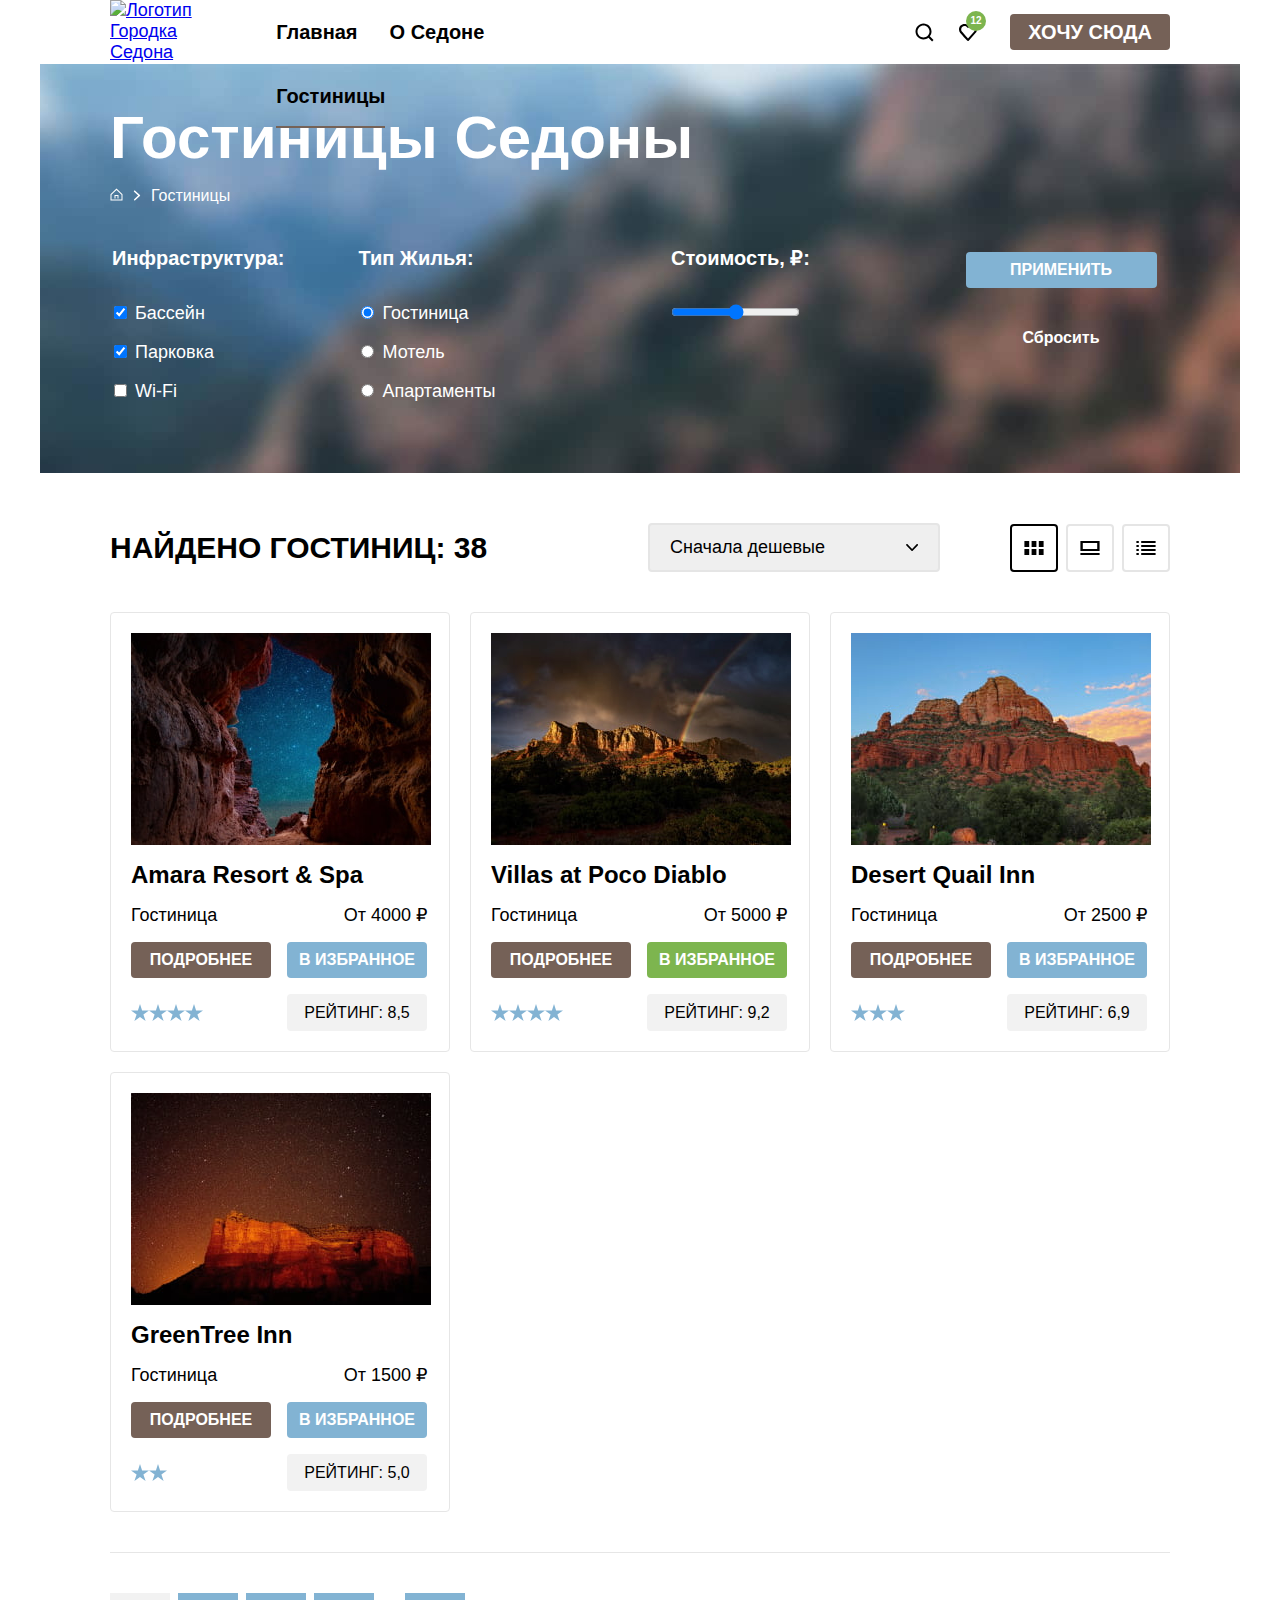
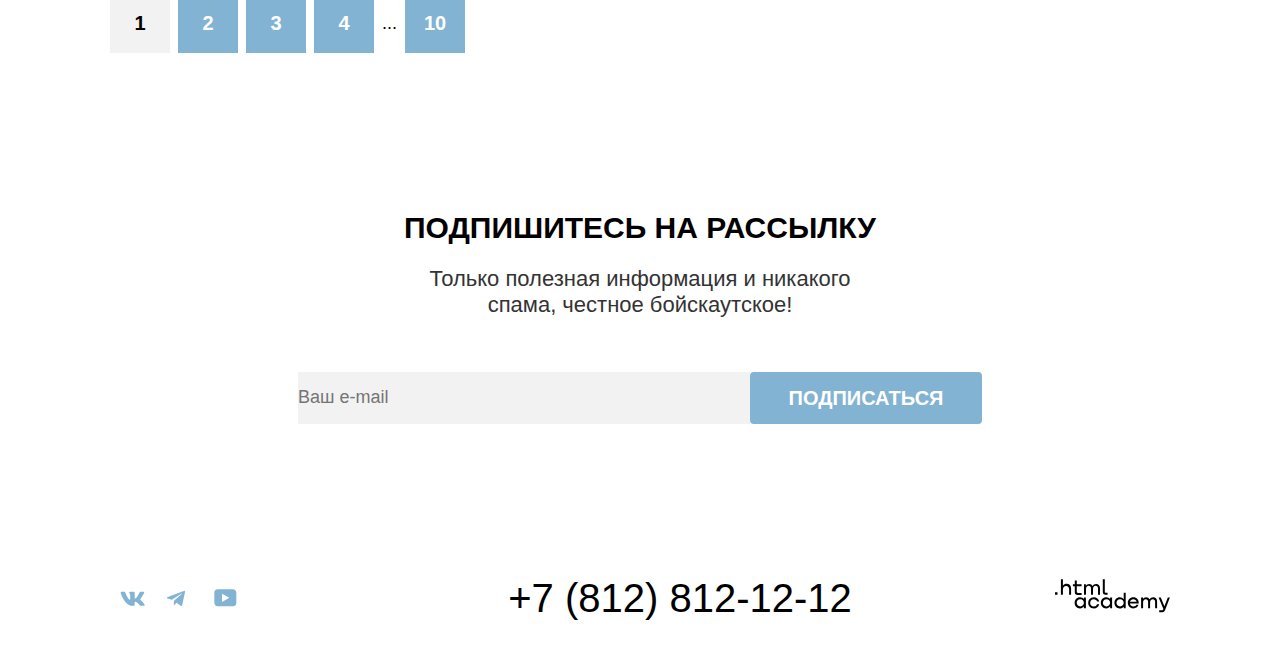
==== commit a927d763: "Добавил индикации для всех ссылок" ====
--- a/catalog.html
+++ b/catalog.html
@@ -48,7 +48,7 @@
         <ul class="breadcrumbs">
           <li class="breadcrumbs-item breadcrumbs-index">
             <a class="breadcrumbs-index" href="index.html">
-              <svg xmlns="http://www.w3.org/2000/svg" width="13" height="15" fill="none"><path fill="#fff" d="m6.5.5-6 5.8v6.2h12V6.3L6.5.5Zm5 11h-10V6.7l5-4.8 5 4.8v4.8Z"/><path fill="#fff" d="M4.5 10.5h1V8h2v2.5h1V7h-4v3.5Z"/></svg>
+              <svg xmlns="http://www.w3.org/2000/svg" width="13" height="15" ><path d="m6.5.5-6 5.8v6.2h12V6.3L6.5.5Zm5 11h-10V6.7l5-4.8 5 4.8v4.8Z"/><path d="M4.5 10.5h1V8h2v2.5h1V7h-4v3.5Z"/></svg>
               <h3 class="visually-hidden">Главная</h3>
             </a>
           </li>
@@ -147,10 +147,10 @@
     </section>
     <section class="hotels">
       <div class="hotels-card">
-        <!-- <a class="hotels-card-link" href="#"> -->
+        <a class="hotels-card-link" href="#">
           <img class="hotels-card-img" src="images/catalog-hotels/hotel-1.jpg" width="300" height="212" alt="Отель Amara Resort & Spa">
           <h3 class="hotels-card-title">Amara Resort & Spa</h3>
-        <!-- </a> -->
+        </a>
         <p class="hotels-card-type">Гостиница</p>
         <p class="hotels-card-price">От 4000 ₽</p>
         <a href="#" class="button button-brown button-card-size">подробнее</a>
@@ -165,10 +165,10 @@
       </div>
 
       <div class="hotels-card">
-        <!-- <a class="hotels-card-link" href="#"> -->
+        <a class="hotels-card-link" href="#">
           <img class="hotels-card-img" src="images/catalog-hotels/hotel-2.jpg" width="300" height="212" alt="Отель Villas at Poco Diablo">
           <h3 class="hotels-card-title">Villas at Poco Diablo</h3>
-        <!-- </a> -->
+        </a>
         <p class="hotels-card-type">Гостиница</p>
         <p class="hotels-card-price">От 5000 ₽</p>
         <a href="#" class="button button-brown button-card-size">подробнее</a>
@@ -183,10 +183,10 @@
       </div>
 
       <div class="hotels-card">
-        <!-- <a class="hotels-card-link" href="#"> -->
+        <a class="hotels-card-link" href="#">
           <img class="hotels-card-img" src="images/catalog-hotels/hotel-3.jpg" width="300" height="212" alt="Отель Desert Quail Inn">
           <h3 class="hotels-card-title">Desert Quail Inn</h3>
-        <!-- </a> -->
+        </a>
         <p class="hotels-card-type">Гостиница</p>
         <p class="hotels-card-price">От 2500 ₽</p>
         <a href="#" class="button button-brown button-card-size">подробнее</a>
@@ -200,10 +200,10 @@
       </div>
 
       <div class="hotels-card">
-        <!-- <a class="hotels-card-link" href="#"> -->
+        <a class="hotels-card-link" href="#">
           <img class="hotels-card-img" src="images/catalog-hotels/hotel-4.jpg" width="300" height="212" alt="Отель GreenTree Inn">
           <h3 class="hotels-card-title">GreenTree Inn</h3>
-        <!-- </a> -->
+        </a>
         <p class="hotels-card-type">Гостиница</p>
         <p class="hotels-card-price">От 1500 ₽</p>
         <a href="#" class="button button-brown button-card-size">подробнее</a>
--- a/style/style.css
+++ b/style/style.css
@@ -82,6 +82,25 @@
   z-index: 0;
 }
 
+.logo:hover {
+  opacity: 0.9;
+}
+
+.logo:focus {
+  opacity: 0.9;
+}
+
+.logo:active {
+  opacity: 0.5;
+}
+
+.logo:disabled {
+  background-color: rgba(229, 229, 229, 1);
+  color: rgba(229, 229, 229, 1);
+}
+
+
+
 .navigation {
   display: flex;
   width: 100%;
@@ -120,6 +139,21 @@
 .navigation-link:hover {
  opacity: 0.6;
 }
+
+.navigation-link:focus {
+ opacity: 0.6;
+}
+
+.navigation-link:active {
+ opacity: 0.4;
+}
+
+.navigation-link:disabled {
+  background-color: rgba(229, 229, 229, 1);
+  color: rgba(229, 229, 229, 1);
+}
+
+
 
 .navigation-user .navigation-user-item:nth-child(1) .navigation-user-link {
   background-image: url("../images/icons/icon-find.svg");
@@ -165,10 +199,37 @@
   box-sizing: border-box;
 }
 
+.navigation-user-link:hover {
+  opacity: 0.6;
+ }
+
+ .navigation-user-link:focus {
+  opacity: 0.6;
+ }
+
+ .navigation-user-link:active {
+  opacity: 0.4;
+ }
+
+ .navigation-user-link:disabled {
+   background-color: rgba(229, 229, 229, 1);
+   color: rgba(229, 229, 229, 1);
+ }
+
+
 .navigation-link-current{
-  border-bottom: 2px solid #756257;
-  padding-bottom: 18px;
+  position: relative;
   }
+
+.navigation-link-current::after {
+  position: absolute;
+  content: "";
+  height: 2px;
+  bottom: 0;
+  right: 16px;
+  left: 16px;
+  background-color: rgba(117, 98, 87, 1);
+}
 
 .button-brown-user {
   width: 160px;
@@ -280,7 +341,37 @@
   line-height: 28px;
   text-transform: uppercase;
   text-align: center;
-}
+  position: relative;
+}
+
+.advantages-title::after {
+  position: absolute;
+  content: "";
+  display: block;
+  width: 60px;
+  height: 2px;
+  background-color: rgba(0, 0, 0, 0.3);
+  left: 0;
+  right: 0;
+  margin: auto;
+  bottom: -25px;
+}
+
+/* .advantages-title:nth-child(1).advantages-title::after
+{
+  position: absolute;
+  content: "";
+  display: block;
+  width: 60px;
+  height: 2px;
+  background-color: rgba(255, 255, 255, 0.3);
+  left: 0;
+  right: 0;
+  margin: auto;
+  bottom: -25px;
+} */
+
+
 .advantages-title-bottom {
   font-size: 24px;
   font-weight: 700;
@@ -465,6 +556,10 @@
   background-color: #E5E5E5;
 }
 
+.hotels-card .button-green {
+  grid-area: button-2;
+}
+
 .button-green {
   background-color: #7DB54F;
 }
@@ -631,9 +726,26 @@
   padding: 0;
 }
 
-.breadcrumbs-index {
+.breadcrumbs-index{
   background-repeat: no-repeat;
   background-position: center;
+  fill: rgba(255, 255, 255, 1);
+}
+
+.breadcrumbs-index:hover {
+  fill: rgba(255, 255, 255, 0.6);
+}
+
+.breadcrumbs-index:focus {
+  fill: rgba(255, 255, 255, 1);
+}
+
+.breadcrumbs-index:active {
+  fill: rgba(255, 255, 255, 0.3);
+}
+
+.breadcrumbs-index:disabled {
+
 }
 
 .breadcrumbs-item {
@@ -742,6 +854,7 @@
   font-weight: 700;
   line-height: 20px;
   border-radius: 4px;
+  cursor: pointer;
 }
 
 .button-reset:hover {
@@ -916,7 +1029,6 @@
   display: grid;
   grid-template-columns: 140px 140px;
   grid-template-areas:
-  "img img"
   "title title"
   "type price"
   "button-1 button-2"
@@ -958,10 +1070,29 @@
 
 .hotels-card-link {
   text-decoration: none;
-}
+  display: grid;
+}
+
+.hotels-card-link:hover {
+  opacity: 0.8;
+}
+
+.hotels-card-link:focus {
+  opacity: 1;
+}
+
+.hotels-card-link:active {
+  opacity: 0.3;
+}
+
+.hotels-card-link:disabled {
+  background-color: rgba(229, 229, 229, 1);
+  color: rgba(229, 229, 229, 1);
+}
+
 
 .hotels-card-img {
-  grid-area: img;
+  margin-bottom:  16px;
 }
 
 .hotels-card-type {
@@ -1045,6 +1176,11 @@
   color: rgba(130, 179, 211, 1);
 }
 
+.pagination-link:disabled {
+  background-color: rgba(229, 229, 229, 1);
+  color: rgba(229, 229, 229, 1);
+}
+
 .pagination-current:active,
 .pagination-current:focus,
 .pagination-current:hover {
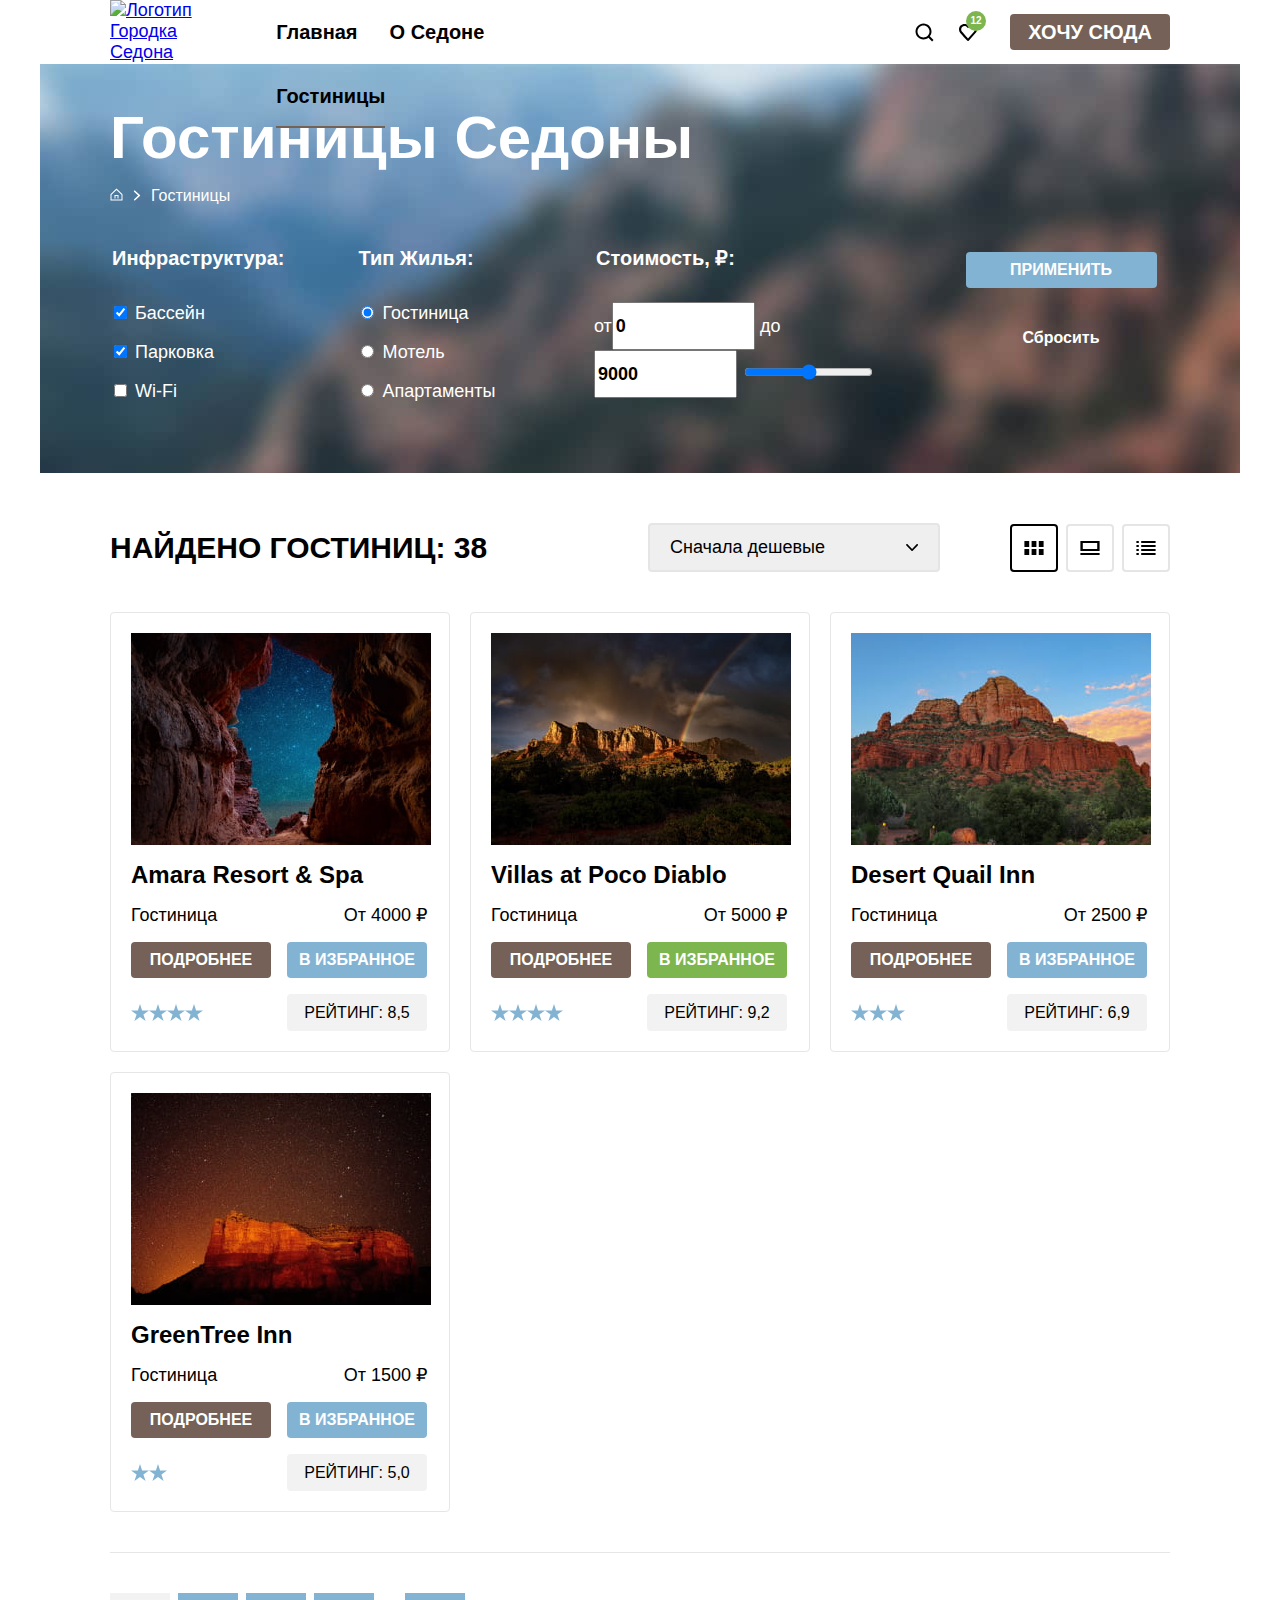
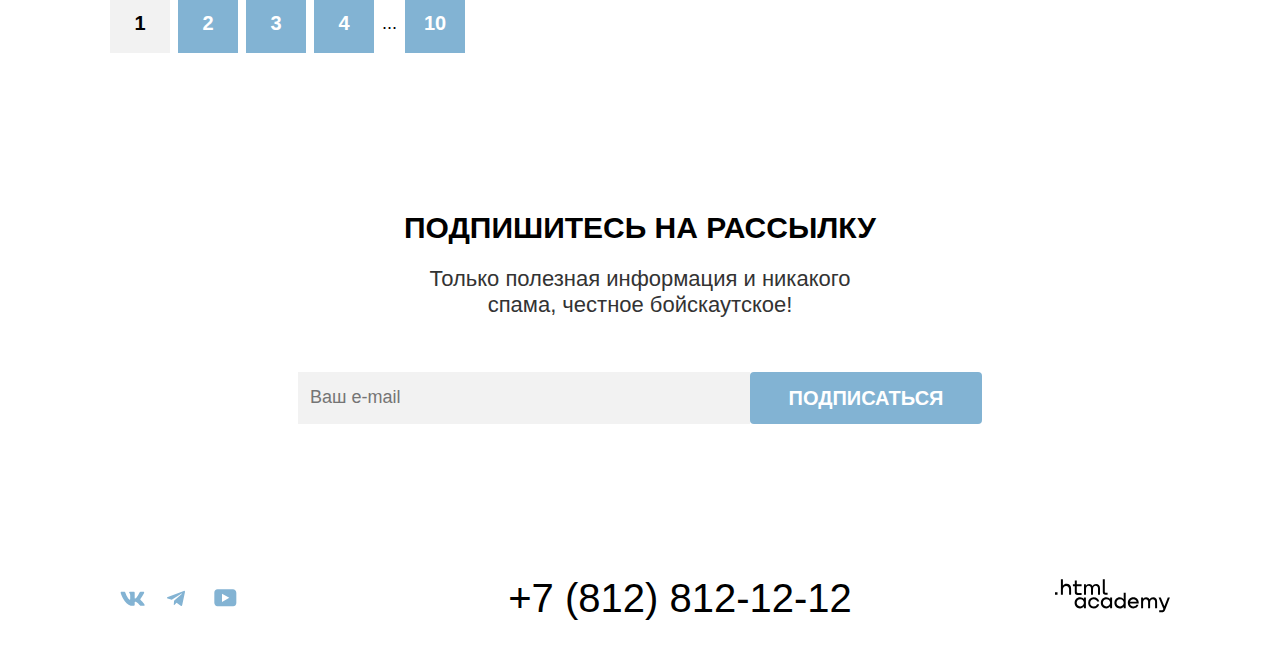
==== commit 980d78fb: "Делаю фильтрацию" ====
--- a/catalog.html
+++ b/catalog.html
@@ -114,8 +114,8 @@
           </fieldset>
           <fieldset class="catalog-filter-group">
             <legend class="catalog-filter-title">Стоимость, <span>₽:</span> </legend>
-            <!-- <label>от<input class="input-price" type="text" value="0"></label>
-            <label>до<input class="input-price" type="text" value="9000"></label> -->
+            <label>от<input class="input-price" type="text" value="0"></label>
+            <label>до<input class="input-price" type="text" value="9000"></label>
             <input type="range">
           </fieldset>
           <fieldset class="catalog-button">
--- a/style/style.css
+++ b/style/style.css
@@ -814,10 +814,17 @@
   padding: 0;
   margin: 0;
   margin-right: 70px;
-}
+  width: 150px;
+}
+
 
 .catalog-filter-group:nth-child(2) {
   margin-right: auto;
+}
+
+.catalog-filter-group:nth-child(3) {
+  width: 288px;
+  margin-right: 0;
 }
 
 .input-price {
@@ -825,6 +832,7 @@
   height: 48px;
   font-size: 18px;
   font-weight: 700;
+  box-sizing: border-box;
 }
 
 .button-blue-catalog {
@@ -1272,14 +1280,37 @@
 .subscribe-form {
   text-align: center;
   display: flex;
+  border-radius: 4px
 }
 
 .subscribe-input  {
   background-color: #F2F2F2;
   width: 452px;
   height: 52px;
-  padding: 0;
+  padding: 20px 12px;
   border: none;
+  box-sizing: border-box;
+  font: inherit;
+  outline: none;
+}
+
+.subscribe-input:hover {
+ background-color: rgba(230, 230, 230, 1);
+}
+
+.subscribe-input:focus {
+  border: 3px solid #83B3D3;
+}
+
+.subscribe-input:active {
+  border: 2px solid #000;
+}
+
+.subscribe-input:disabled,
+.subscribe-input:disabled:hover {
+  color: #000;
+  background-color: rgba(0, 0, 0, 0.3);
+  border: 2px solid rgba(0, 0, 0, 0.3);
 }
 
 .button-subscribe {
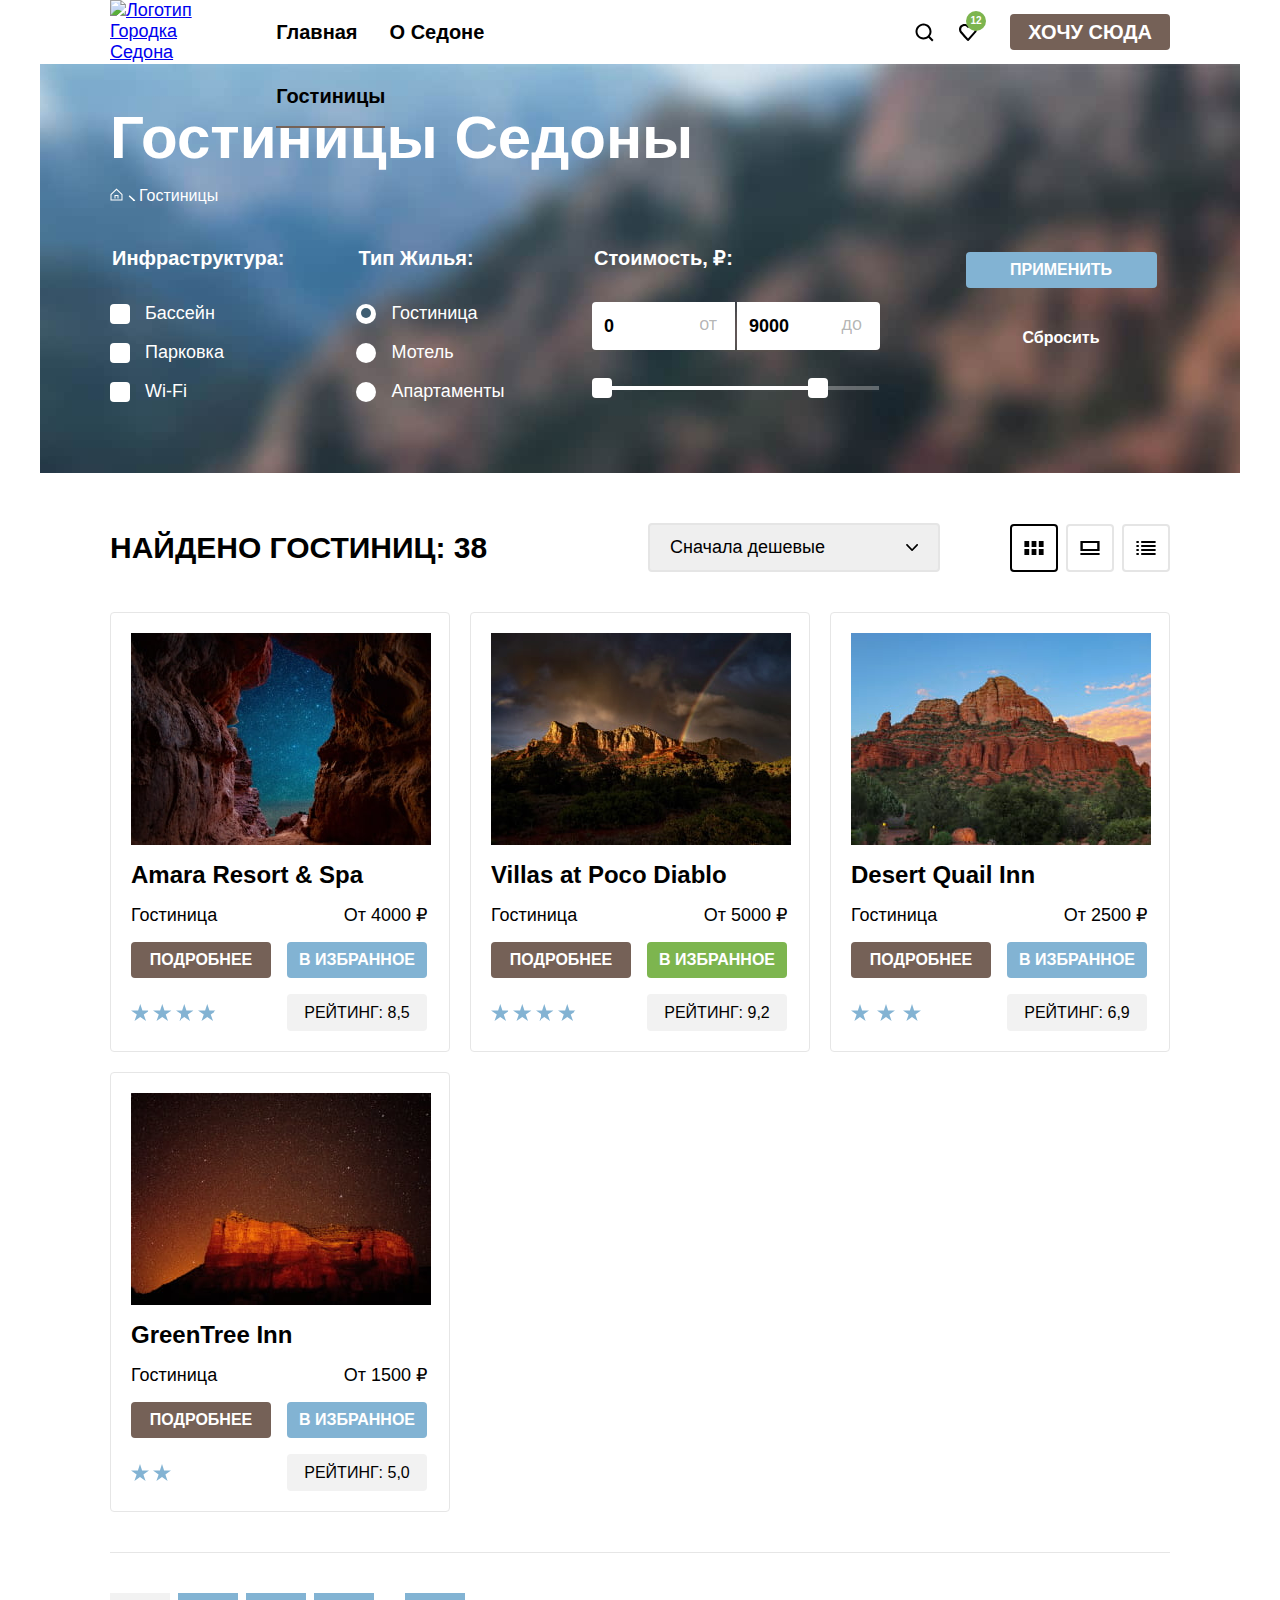
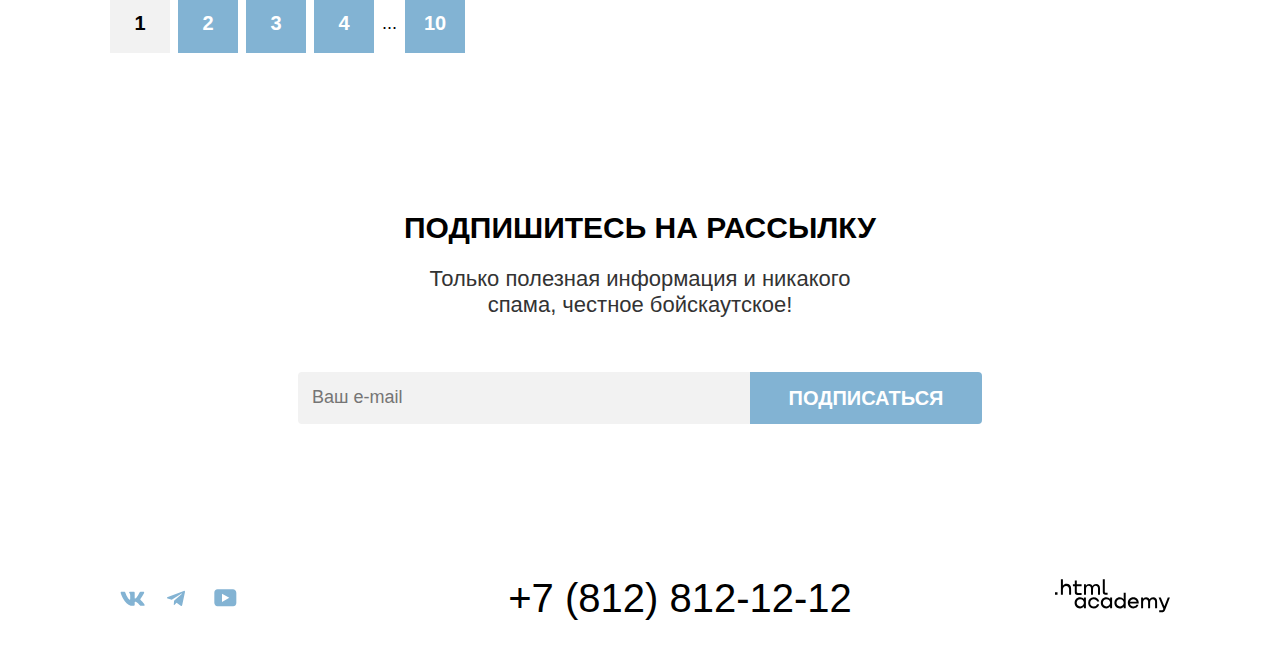
==== commit 026e7c40: "Правки 8 модуля" ====
--- a/catalog.html
+++ b/catalog.html
@@ -25,12 +25,12 @@
       </ul>
       <ul class="navigation-list navigation-user">
         <li class="navigation-user-item">
-          <a class="navigation-user-link" href="#">
+          <a class="navigation-user-link navigation-user-serch" href="#">
             <span class="visually-hidden">Поиск</span>
           </a>
         </li>
         <li class="navigation-user-item">
-          <a class="navigation-user-link" href="#">
+          <a class="navigation-user-link navigation-favorites" href="#">
             <span class="navigation-user-notification">12</span>
             <span class="visually-hidden">Избранное</span>
           </a>
@@ -52,12 +52,6 @@
               <h3 class="visually-hidden">Главная</h3>
             </a>
           </li>
-          <li class="breadcrumbs-item">
-            <svg width="8" height="21" viewBox="0 0 8 21" fill="none" xmlns="http://www.w3.org/2000/svg">
-              <path d="M6.91526 9.96875L2.16526 5.71875C1.91526 5.46875 1.41526 5.46875 1.04026 5.71875C0.665263 5.96875 0.790263 6.46875 1.04026 6.71875L5.16526 10.4688L1.16526 14.2188C0.915263 14.4688 0.915263 14.9688 1.16526 15.2188C1.16526 15.3438 1.54026 15.4688 1.66526 15.4688C1.79026 15.4688 2.04026 15.3438 2.16526 15.2188L6.91526 10.9688C7.29026 10.7188 7.29026 10.2188 6.91526 9.96875Z" fill="white"/>
-              </svg>
-
-          </li>
           <li class="breadcrumbs-item ">
             <a class="breadcrumbs-link" href="#">Гостиницы</a>
           </li>
@@ -69,21 +63,23 @@
             <legend class="catalog-filter-title">Инфраструктура:</legend>
             <ul class="catalog-filter-list">
               <li class="catalog-filter-item">
-
-                <label class="control" for="">
-                  <input class="control-input" type="checkbox" id="" name="pool" checked>
-                  Бассейн
-                </label>
-              </li>
-              <li class="catalog-filter-item">
-                <input class="control-input" type="checkbox" id="parking" name="parking" checked>
+                <label class="control" for="pool">
+                  <input class="control-input visually-hidden" type="checkbox" id="pool" name="pool" checked>
+                  <span class="control-mark"></span>
+                  <span>Бассейн</span>
+                </label>
+              </li>
+              <li class="catalog-filter-item">
                 <label class="control" for="parking">
-                  Парковка
-                </label>
-              </li>
-              <li class="catalog-filter-item">
-                <input class="control-input" type="checkbox" id="wifi" name="wi-fi" >
+                <input class="control-input visually-hidden" type="checkbox" id="parking" name="parking" checked>
+                  <span class="control-mark"></span>
+                  <span>Парковка</span>
+                </label>
+              </li>
+              <li class="catalog-filter-item">
                 <label class="control" for="wifi">
+                  <input class="control-input visually-hidden" type="checkbox" id="wifi" name="wi-fi" >
+                  <span class="control-mark"></span>
                   Wi-Fi
                 </label>
               </li>
@@ -94,29 +90,45 @@
             <ul class="catalog-filter-list">
               <li class="catalog-filter-item">
                 <label class="control">
-                  <input type="radio" value="hotel" name="house-option" checked>
-                  Гостиница
+                  <input class="control-input visually-hidden" type="radio" value="hotel" name="house-option" required checked>
+                  <span class="control-mark"></span>
+                  <span>Гостиница</span>
                 </label>
               </li>
               <li class="catalog-filter-item">
                 <label class="control">
-                  <input type="radio" value="motel" name="house-option">
-                  Мотель
+                  <input class="control-input visually-hidden" type="radio" value="motel" name="house-option">
+                  <span class="control-mark"></span>
+                  <span>Мотель</span>
                 </label>
               </li>
               <li class="catalog-filter-item">
                 <label class="control">
-                  <input type="radio" value="apartments" name="house-option">
-                  Апартаменты
+                  <input class="control-input visually-hidden" type="radio" value="apartments" name="house-option">
+                  <span class="control-mark"></span>
+                  <span>Апартаменты</span>
                 </label>
               </li>
             </ul>
           </fieldset>
           <fieldset class="catalog-filter-group">
-            <legend class="catalog-filter-title">Стоимость, <span>₽:</span> </legend>
-            <label>от<input class="input-price" type="text" value="0"></label>
-            <label>до<input class="input-price" type="text" value="9000"></label>
-            <input type="range">
+            <legend class="catalog-filter-title">Стоимость, ₽: </legend>
+            <div class="label-price-wraper">
+              <label class="label-price">
+                <span class="price-span">от</span>
+                <input class="input-price input-price-left" type="text" value="0">
+              </label>
+              <label class="label-price">
+                <span class="price-span">до</span>
+                <input class="input-price input-price-right" type="text" value="9000">
+              </label>
+            </div>
+            <div class="range-scale">
+              <span class="range-bar" style=" width: 226px;">
+                <button class="range-toggle toggle-min"> <p class="visually-hidden">Минимальная цена</p></button>
+                <button class="range-toggle toggle-max"><p class="visually-hidden">Максимальная цена</p></button>
+              </span>
+            </div>
           </fieldset>
           <fieldset class="catalog-button">
             <button class="button button-blue button-blue-catalog" type="submit">Применить</button>
@@ -126,7 +138,7 @@
       </section>
     </header>
     <section class="selection-hotel">
-      <h3 class="number-hotels">Найдено гостиниц: 38</h3>
+      <h3 class="number-hotels">Найдено гостиниц: <span>38</span></h3>
       <select class="select-control" id="">
         <option value="cheap">Сначала дешевые</option>
         <option value="expensive">Сначала дорогие</option>
@@ -155,11 +167,7 @@
         <p class="hotels-card-price">От 4000 ₽</p>
         <a href="#" class="button button-brown button-card-size">подробнее</a>
         <button class="button button-blue button-card-size">в избранное</button>
-        <div class="hotels-card-rating">
-          <img class="hotels-card-stars" src="images/graphic/star.svg" width="18" height="17" alt="">
-          <img class="hotels-card-stars" src="images/graphic/star.svg" width="18" height="17" alt="">
-          <img class="hotels-card-stars" src="images/graphic/star.svg" width="18" height="17" alt="">
-          <img class="hotels-card-stars" src="images/graphic/star.svg" width="18" height="17" alt="">
+        <div class="hotels-card-rating hotel-star-4">
         </div>
         <p class="hotels-card-rating-text">Рейтинг: 8,5</p>
       </div>
@@ -173,11 +181,7 @@
         <p class="hotels-card-price">От 5000 ₽</p>
         <a href="#" class="button button-brown button-card-size">подробнее</a>
         <button class="button button-green button-card-size">в избранное</button>
-        <div class="hotels-card-rating">
-          <img class="hotels-card-stars" src="images/graphic/star.svg" width="18" height="17" alt="">
-          <img class="hotels-card-stars" src="images/graphic/star.svg" width="18" height="17" alt="">
-          <img class="hotels-card-stars" src="images/graphic/star.svg" width="18" height="17" alt="">
-          <img class="hotels-card-stars" src="images/graphic/star.svg" width="18" height="17" alt="">
+        <div class="hotels-card-rating hotel-star-4">
         </div>
         <p class="hotels-card-rating-text">Рейтинг: 9,2</p>
       </div>
@@ -191,10 +195,7 @@
         <p class="hotels-card-price">От 2500 ₽</p>
         <a href="#" class="button button-brown button-card-size">подробнее</a>
         <button class="button button-blue button-card-size">в избранное</button>
-        <div class="hotels-card-rating">
-          <img class="hotels-card-stars" src="images/graphic/star.svg" width="18" height="17" alt="">
-          <img class="hotels-card-stars" src="images/graphic/star.svg" width="18" height="17" alt="">
-          <img class="hotels-card-stars" src="images/graphic/star.svg" width="18" height="17" alt="">
+        <div class="hotels-card-rating hotel-star-3">
         </div>
         <p class="hotels-card-rating-text">Рейтинг: 6,9</p>
       </div>
@@ -208,9 +209,7 @@
         <p class="hotels-card-price">От 1500 ₽</p>
         <a href="#" class="button button-brown button-card-size">подробнее</a>
         <button class="button button-blue button-card-size">в избранное</button>
-        <div class="hotels-card-rating">
-          <img class="hotels-card-stars" src="images/graphic/star.svg" width="18" height="17" alt="">
-          <img class="hotels-card-stars" src="images/graphic/star.svg" width="18" height="17" alt="">
+        <div class="hotels-card-rating hotel-star-2">
         </div>
         <p class="hotels-card-rating-text">Рейтинг: 5,0</p>
       </div>
@@ -251,17 +250,17 @@
       <h2 class="visually-hidden">Соц-сети</h2>
       <ul class="footer-social-list">
         <li class="footer-social-item">
-          <a href="https://vk.com/htmlacademy" class="social-icon icon-vk">
+          <a href="https://vk.com/htmlacademy" class="social-icon">
             <svg xmlns="http://www.w3.org/2000/svg" width="25" height="15" fill="none"><path fill="#83B3D3" fill-rule="evenodd" d="M24.12 1.8c.16-.54 0-.94-.8-.94H20.7c-.67 0-.98.34-1.15.73 0 0-1.33 3.2-3.22 5.27-.61.6-.9.8-1.23.8-.16 0-.41-.2-.41-.75v-5.1c0-.66-.19-.95-.74-.95H9.82c-.42 0-.67.3-.67.59 0 .62.95.76 1.04 2.51v3.8c0 .83-.15.98-.48.98-.9 0-3.06-3.2-4.34-6.88-.25-.72-.5-1-1.18-1H1.57c-.75 0-.9.34-.9.73 0 .68.89 4.07 4.14 8.55 2.17 3.06 5.23 4.72 8 4.72 1.68 0 1.88-.37 1.88-1v-2.32c0-.74.16-.88.7-.88.38 0 1.05.19 2.6 1.66 1.79 1.75 2.08 2.54 3.08 2.54h2.63c.75 0 1.12-.37.9-1.1-.23-.72-1.08-1.77-2.2-3.02-.62-.71-1.54-1.48-1.82-1.86-.39-.5-.28-.71 0-1.15 0 0 3.2-4.42 3.54-5.93Z" clip-rule="evenodd"/></svg>
           </a>
         </li>
         <li class="footer-social-item">
-          <a href="https://t.me/htmlacademy " class="social-icon icon-tg">
+          <a href="https://t.me/htmlacademy " class="social-icon">
             <svg xmlns="http://www.w3.org/2000/svg" width="18" height="17" fill="none"><path fill="#83B3D3" d="M16.79.96.84 7.1c-1.09.44-1.08 1.05-.2 1.32l4.1 1.28 9.47-5.98c.44-.27.85-.13.52.17l-7.68 6.93-.28 4.22c.41 0 .6-.2.83-.41l1.99-1.94 4.13 3.06c.77.42 1.31.2 1.5-.71l2.72-12.8c.28-1.1-.43-1.61-1.16-1.28Z"/></svg>
           </a>
         </li>
         <li class="footer-social-item">
-          <a href="https://www.youtube.com/user/htmlacademyru" class="social-icon icon-youtube">
+          <a href="https://www.youtube.com/user/htmlacademyru" class="social-icon">
             <svg xmlns="http://www.w3.org/2000/svg" width="23" height="18" fill="none"><path fill="#83B3D3" d="M18.94.36H3.51C1.65.36.33 1.95.33 3.76v10.09c0 1.91 1.32 3.5 3.18 3.5h15.65c1.64 0 3.17-1.59 3.17-3.4V3.76c-.22-1.8-1.53-3.4-3.39-3.4ZM7.99 12.89V4.82l7.34 4.04-7.34 4.03Z"/></svg>
           </a>
         </li>
--- a/style/style.css
+++ b/style/style.css
@@ -45,7 +45,6 @@
   display: flex;
   flex-direction: column;
   min-height: 100%;
-  flex-grow: 1;
   font-family: "PT Sans", sans-serif;
   font-size: 18px;
   line-height: 21px;
@@ -97,6 +96,7 @@
 .logo:disabled {
   background-color: rgba(229, 229, 229, 1);
   color: rgba(229, 229, 229, 1);
+  cursor: auto;
 }
 
 
@@ -151,18 +151,16 @@
 .navigation-link:disabled {
   background-color: rgba(229, 229, 229, 1);
   color: rgba(229, 229, 229, 1);
-}
-
-
-
-.navigation-user .navigation-user-item:nth-child(1) .navigation-user-link {
+  cursor: auto;
+}
+
+.navigation-user-serch {
   background-image: url("../images/icons/icon-find.svg");
   background-repeat: no-repeat;
   background-position: center;
-
-}
-
-.navigation-user .navigation-user-item:nth-child(2) .navigation-user-link {
+}
+
+.navigation-favorites {
   background-image: url("../images/icons/icon-heart.svg");
   background-repeat: no-repeat;
   background-position: center;
@@ -214,6 +212,7 @@
  .navigation-user-link:disabled {
    background-color: rgba(229, 229, 229, 1);
    color: rgba(229, 229, 229, 1);
+   cursor: auto;
  }
 
 
@@ -357,20 +356,35 @@
   bottom: -25px;
 }
 
-/* .advantages-title:nth-child(1).advantages-title::after
-{
-  position: absolute;
+.advantages-item-1 .advantages-title::after,
+.advantages-item-7 .advantages-title::after {
+  background-color: rgba(255, 255, 255, 0.3);
+}
+
+.advantages-item-8::before {
   content: "";
-  display: block;
-  width: 60px;
-  height: 2px;
-  background-color: rgba(255, 255, 255, 0.3);
-  left: 0;
-  right: 0;
-  margin: auto;
-  bottom: -25px;
-} */
-
+  position: relative;
+  background-image: url("../images/icons/icon-house.svg");
+  width: 75px;
+  height: 72px;
+}
+
+.advantages-item-9::before {
+  content: "";
+  position: relative;
+  background-image: url("../images/icons/icon-food.svg");
+  width: 75px;
+  height: 72px;
+}
+
+.advantages-item-10::before {
+  content: "";
+  position: relative;
+  background-image: url("../images/icons/icon-gift.svg");
+  background-size: contain;
+  width: 75px;
+  height: 72px;
+}
 
 .advantages-title-bottom {
   font-size: 24px;
@@ -528,11 +542,13 @@
 
 .button-brown:active {
   background-color: #756157;
- color: rgba(255, 255, 255, 0.3);
-}
-
-.button-brown:disabled {
-  background-color: #E5E5E5;
+  color: rgba(255, 255, 255, 0.3);
+}
+
+.button:disabled {
+  background-color: rgba(229, 229, 229, 1);
+  color: rgba(255, 255, 255, 1);
+  cursor: auto;
 }
 
 .button-blue {
@@ -549,11 +565,7 @@
 
 .button-blue:active{
   background-color: #82B3D3;
- color: rgba(255, 255, 255, 0.3);
-}
-
-.button-blue:disabled {
-  background-color: #E5E5E5;
+  color: rgba(255, 255, 255, 0.3);
 }
 
 .hotels-card .button-green {
@@ -575,10 +587,6 @@
 .button-green:active {
   background-color: #7DB54F;
   color: rgba(255, 255, 255, 0.3);
-}
-
-.button-green:disabled {
-  background-color: #E5E5E5;
 }
 
 /* main END */
@@ -596,6 +604,8 @@
   width: 27px;
   height: 40px;
   background-position: center;
+  display: flex;
+  align-items: center;
 }
 
 .social-icon:hover path {
@@ -649,25 +659,6 @@
   display: flex;
 
 }
-
-.icon-vk {
-  width: 100%;
-  display: flex;
-  align-items: center;
-}
-
-.icon-youtube {
-  display: flex;
-  align-items: center;
-  width: 100%;
-}
-
-.icon-tg {
-  width: 100%;
-  display: flex;
-  align-items: center;
-}
-
 
 .footer-phone {
   margin-left: auto;
@@ -744,14 +735,21 @@
   fill: rgba(255, 255, 255, 0.3);
 }
 
-.breadcrumbs-index:disabled {
-
-}
-
 .breadcrumbs-item {
+  display: flex;
+  align-items: center;
+}
+
+.breadcrumbs-item:not(:last-child)::after {
+  content: "";
+  position: relative;
+  background-image: url("../images/graphic/arrow.svg");
+  background-repeat: no-repeat;
   padding-right: 10px;
-  display: flex;
-  align-items: center;
+  left: 5px;
+  top: 0px;
+  height: 11px;
+  width: 6px;
 }
 
 .breadcrumbs-item a {
@@ -817,6 +815,10 @@
   width: 150px;
 }
 
+.control {
+  display: flex;
+  align-items: center;
+}
 
 .catalog-filter-group:nth-child(2) {
   margin-right: auto;
@@ -833,6 +835,95 @@
   font-size: 18px;
   font-weight: 700;
   box-sizing: border-box;
+  padding: 5px 10px;
+  outline: none;
+  border: 2px solid transparent;
+  margin-bottom: 36px;
+  margin-right: 2px;
+}
+
+.input-price:hover {
+  background-color: #E6E6E6;
+}
+
+.input-price:focus {
+  background-color: #E6E6E6;
+  outline: 3px solid #83B3D3;
+}
+
+.input-price:active {
+  border: 2px solid #000;
+  outline: none;
+}
+
+.input-price-left {
+  border-radius: 4px 0 0 4px;
+}
+
+.input-price-right {
+  border-radius: 0 4px 4px 0;
+}
+
+.label-price {
+  position: relative;
+}
+
+.label-price-wraper {
+  display: flex;
+
+}
+
+.price-span {
+  position: absolute;
+  color: rgba(0, 0, 0, 0.3);
+  right: 20px;
+  top: 10px;
+}
+
+.range-scale {
+  background-color: rgba(255, 255, 255, 0.3);
+  width: 287px;
+  height: 4px;
+  position: relative;
+  z-index: 0;
+}
+
+.range-bar {
+  height: 4px;
+  background-color: #ffffff;
+  position: absolute;
+  z-index: 1;
+}
+
+.range-toggle {
+  width: 20px;
+  height: 20px;
+  border-radius: 4px;
+  border-style: none;
+  cursor: pointer;
+  background-color: #ffffff;
+  position: absolute;
+}
+
+.toggle-min {
+  top: -8px;
+}
+
+.toggle-max {
+  right: -10px;
+  top: -8px;
+}
+
+.range-toggle:hover {
+  background-color: #A5A5A5;
+}
+
+.range-toggle:focus {
+  outline: 3px solid #83B3D3;
+}
+
+.range-toggle:active {
+  outline: 2px solid #83B3D3;
 }
 
 .button-blue-catalog {
@@ -865,6 +956,72 @@
   cursor: pointer;
 }
 
+.control-mark {
+  background-color: rgba(255, 255, 255, 1);
+  width: 20px;
+  height: 20px;
+  display: inline-block;
+  position: relative;
+  top: 0;
+  border-radius: 4px;
+  margin-right: 15px;
+}
+
+.control-input[type="checkbox"]:checked + .control-mark::before {
+  content: "";
+  background-image: url("../images/graphic/check-mark-1.svg");
+  background-repeat: no-repeat;
+  background-position: center;
+  width: 20px;
+  height: 20px;
+  display: inline-block;
+  position: relative;
+  border-radius: 4px;
+  left: 1px;
+}
+
+.control-input[type="radio"] +.control-mark {
+  background-color: rgba(255, 255, 255, 1);
+  border-radius: 50%;
+  width: 20px;
+  height: 20px;
+  display: inline-block;
+  margin-right: 15px;
+  z-index: 0;
+}
+
+.control-input[type="radio"]:checked + .control-mark::before {
+  content: "";
+  background-color: rgba(63, 94, 114, 1);
+  width: 10px;
+  height: 10px;
+  border-radius: 50%;
+  z-index: 1;
+  position: relative;
+  display: inline-block;
+  top: -3px;
+  left: 5px;
+}
+
+
+.control-input:hover + .control-mark {
+  background-color: rgba(255, 255, 255, 0.6);
+  cursor: pointer;
+}
+
+.control-input:focus + .control-mark {
+  outline: 3px solid #83B3D3;
+}
+
+.control-input:active + .control-mark {
+  background-color: rgba(255, 255, 255, 0.3);
+}
+
+.control-input:disabled + .control-mark {
+  background-color: rgba(255, 255, 255, 0.1);
+  cursor: auto;
+}
+
 .button-reset:hover {
   opacity: 0.6;
 }
@@ -880,6 +1037,7 @@
 
 .button-reset:disabled {
   color: rgba(255, 255, 255, 1);
+  cursor: auto;
 }
 
 /* catalog END */
@@ -916,7 +1074,7 @@
   background-position: center;
   width: 48px;
   height: 48px;
-  border: solid 2px #E5E5E5;
+  border: 2px solid #E5E5E5;
 }
 
 .selection-slide {
@@ -929,7 +1087,7 @@
   height: 48px;
   flex-wrap: wrap;
   margin: 0 8px;
-  border: solid 2px #E5E5E5;
+  border: 2px solid #E5E5E5;
 }
 
 .selection-list {
@@ -940,7 +1098,7 @@
   background-position: center;
   width: 48px;
   height: 48px;
-  border: solid 2px #E5E5E5;
+  border: 2px solid #E5E5E5;
 }
 
 .selection-current {
@@ -993,18 +1151,11 @@
 
 .select-control:disabled {
  border-color: rgba(0, 0, 0, 0.30);
+ cursor: auto;
 }
 /* selection END */
 
 /* hotels START */
-/* .hotels {
-  display: flex;
-  flex-direction: row;
-  flex-wrap: wrap;
-  width: 1060px;
-  padding: 0 70px;
-  margin-bottom: 40px;
-} */
 
 .hotels {
   width: 1060px;
@@ -1013,20 +1164,6 @@
   gap: 20px;
   padding: 0 70px 40px;
 }
-
-/* .hotels-card {
-  border: 1px solid #E6E6E6;
-  border-radius: 4px;
-  width: 340px;
-  height: 438px;
-  padding: 20px;
-  display: flex;
-  flex-wrap: wrap;
-  justify-content: space-between;
-  margin-bottom: 20px;
-  margin-right: 20px;
-  box-sizing: border-box;
-} */
 
 .hotels-card {
   border: 1px solid #E6E6E6;
@@ -1096,6 +1233,7 @@
 .hotels-card-link:disabled {
   background-color: rgba(229, 229, 229, 1);
   color: rgba(229, 229, 229, 1);
+  cursor: auto;
 }
 
 
@@ -1121,14 +1259,34 @@
 }
 
 .hotels-card-rating {
-  font-size: 16px;
-  line-height: 20px;
-  text-transform: uppercase;
-  width: 140px;
-  margin: 0;
-  display: flex;
-  align-items: center;
+  background-image: url("../images/graphic/star.svg") ;
+  background-repeat: space;
   grid-area: stars;
+  height: 18px;
+  display: flex;
+  align-items: center;
+  position: relative;
+  top: 10px;
+}
+
+.hotel-star-1 {
+  width: 20px;
+}
+
+.hotel-star-2 {
+  width: 40px;
+}
+
+.hotel-star-3 {
+  width: 70px;
+}
+
+.hotel-star-4 {
+  width: 85px;
+}
+
+.hotel-star-5 {
+  width: 105px;
 }
 
 .hotels-card-rating-text {
@@ -1187,6 +1345,7 @@
 .pagination-link:disabled {
   background-color: rgba(229, 229, 229, 1);
   color: rgba(229, 229, 229, 1);
+  cursor: auto;
 }
 
 .pagination-current:active,
@@ -1280,7 +1439,6 @@
 .subscribe-form {
   text-align: center;
   display: flex;
-  border-radius: 4px
 }
 
 .subscribe-input  {
@@ -1292,6 +1450,8 @@
   box-sizing: border-box;
   font: inherit;
   outline: none;
+  border-radius: 4px 0 0 4px;
+  border: 2px solid #f2f2f2;
 }
 
 .subscribe-input:hover {
@@ -1299,18 +1459,20 @@
 }
 
 .subscribe-input:focus {
-  border: 3px solid #83B3D3;
+  outline: 3px solid #83B3D3;
 }
 
 .subscribe-input:active {
   border: 2px solid #000;
-}
-
-.subscribe-input:disabled,
-.subscribe-input:disabled:hover {
+  outline: none;
+}
+
+.button-subscribe:disabled,
+.button-subscribe:disabled:hover {
   color: #000;
   background-color: rgba(0, 0, 0, 0.3);
   border: 2px solid rgba(0, 0, 0, 0.3);
+  cursor: none;
 }
 
 .button-subscribe {
@@ -1319,8 +1481,343 @@
   font-size: 20px;
   line-height: 36px;
   font-weight: 700;
+  border-radius: 0px 4px 4px 0px;
 }
 
 /* subscribe END */
 
-
+/* modal window START */
+
+.modal-container {
+  position: fixed;
+  top: 0;
+  left: 0;
+  width: 100%;
+  height: 100%;
+  background-color: rgba(242, 242, 242, 0.80);
+  display: flex;
+}
+
+.modal-container-close {
+  display: none;
+}
+
+.modal-window {
+  width: 717px;
+  height: 576px;
+  border-radius: 30px;
+  background-color: #ffffff;
+  box-shadow: 0px 25px 50px 0px rgba(0, 0, 0, 0.15);
+  position: relative;
+  margin: auto;
+  padding: 64px 70px;
+  box-sizing: border-box;
+}
+
+.modal-button-close {
+  position:absolute;
+  width: 52px;
+  height: 52px;
+  border-radius: 50%;
+  border: none;
+  background-color: #F2F2F2;
+  top: 64px;
+  right: 52px;
+  padding: 0;
+  cursor: pointer;
+  display: flex;
+  align-items: center;
+  justify-content: center;
+}
+
+.modal-button-close:hover {
+  background-color: #E6E6E6;
+}
+
+.modal-button-close:focus {
+  outline: 3px solid #83B3D3;
+}
+
+.modal-button-close:active img {
+  outline: none;
+  opacity: 0.3;
+}
+
+.modal-title {
+  width: 480px;
+  color: #000;
+  font-family: "PT Sans";
+  font-size: 30px;
+  font-weight: 700;
+  line-height: 36px;
+  text-transform: uppercase;
+  margin-top: 0;
+  margin-bottom: 64px;
+}
+
+.modal-form {
+  display: flex;
+  flex-direction: column;
+  gap: 30px;
+}
+
+.date-form {
+  /* display: flex;
+  flex-wrap: wrap;
+  justify-content: space-between; */
+  border: none;
+  padding: 0;
+  position: relative;
+  margin: 0;
+}
+
+.date-title {
+  color: #000;
+  font-size: 20px;
+  font-weight: 700;
+  line-height: 24px;
+  text-transform: capitalize;
+  width: 130px;
+  margin-top: 12px;
+}
+
+.date-input {
+  width: 440px;
+  height: 48px;
+  color: #000;
+  font-family: "PT Sans";
+  font-size: 18px;
+  font-weight: 700;
+  line-height: 24px;
+  background-color: #F2F2F2;
+  padding: 12px 20px;
+  border-radius: 4px;
+  box-sizing: border-box;
+  border: none;
+  margin-bottom: 4px;
+}
+
+.date-input:hover {
+  background-color: #E6E6E6;
+}
+
+.date-input:focus {
+  background-color: #E6E6E6;
+  outline: 3px solid #83B3D3;
+}
+
+.date-input:active {
+  border: 2px solid #000;
+  outline: none;
+}
+
+.input-wraper {
+  display: flex;
+  flex-direction: column;
+  position: relative;
+}
+
+.info-date {
+  padding: 0;
+  margin: 0 0 0 150px;
+  font-size: 16px;
+  font-weight: 400;
+  line-height: 21px;
+}
+
+.error-date {
+  color: #FF5757;
+}
+
+.button-date {
+  width: 20px;
+  height: 20px;
+  background-image: url("../images/graphic/date.svg");
+  background-repeat: no-repeat;
+  background-position: center;
+  border: none;
+  position: absolute;
+  top: 14px;
+  right: 20px;
+  cursor: pointer;
+  background-color: transparent;
+}
+
+.button-date:hover {
+  background-color: #E6E6E6;
+}
+
+.button-date:focus {
+  outline: 1px solid #83B3D3;
+}
+
+.button-date:active {
+  opacity: 0.3;
+}
+
+.wraper-people {
+  display: flex;
+  justify-content: space-between;
+}
+
+.date-title-adults {
+  margin-right: auto;
+}
+
+.date-title-children {
+  margin-right: 10px;
+  margin-top: 0px;
+}
+
+.wraper-tooltip-button {
+  display: flex;
+  align-items: center;
+}
+
+.people {
+  width: 250px;
+  display: flex;
+  padding: 0;
+  margin: 0;
+  border: none;
+}
+
+.input-people-wraper {
+  width: 110px;
+  display: flex;
+}
+
+.people-min {
+  width: 40px;
+  height: 48px;
+  padding: 14px 10px;
+  border: none;
+  border-radius: 4px 0 0 4px;
+  background-color: #F2F2F2;
+  background-image: url("../images/graphic/minus.svg");
+  background-position: center;
+  background-repeat: no-repeat;
+}
+
+.people-max {
+  width: 40px;
+  height: 48px;
+  padding: 14px 10px;
+  border: none;
+  border-radius: 0 4px 4px 0;
+  background-color: #F2F2F2;
+  background-image: url("../images/graphic/plus.svg");
+  background-repeat: no-repeat;
+  background-position: center;
+}
+
+.people-number {
+  width: 31px;
+  height: 48px;
+  background-color: #F2F2F2;
+  border: none;
+  font-size: 18px;
+  font-weight: 700;
+  line-height: 20px;
+  box-sizing: border-box;
+  text-align: center;
+}
+
+.people-min:hover,
+.people-max:hover {
+
+}
+
+.people-min:focus,
+.people-max:focus {
+
+}
+
+.people-min:active,
+.people-max:active {
+
+}
+
+.people-min:disabled,
+.people-max:disabled {
+
+}
+
+.tooltip-button {
+  width: 26px;
+  height: 26px;
+  background-color: #83B3D3;
+  border-radius: 50%;
+  border: none;
+  margin-right: 46px;
+  position: relative;
+}
+
+.tooltip-icon {
+  width: 2px;
+  height: 12px;
+}
+
+.tooltip-open {
+  position: absolute;
+  width: 256px;
+  height: 143px;
+  padding: 15px 18px 18px 22px;
+  background-color: #333333;
+  border-radius: 10px;
+  box-shadow: 0px 15px 30px 0px rgba(0, 0, 0, 0.30);
+  box-sizing: border-box;
+  left: -111px;
+  top: 40px;
+  display: flex;
+  align-items: center;
+  display: none;
+}
+
+.tooltip-open::after {
+  content: "";
+  background-image: url("../images/graphic/triangle.svg");
+  position: absolute;
+  top: -9px;
+  left: 115px;
+  height: 9px;
+  width: 19px;
+}
+
+.tooltip-text {
+  font-size: 16px;
+  font-style: normal;
+  font-weight: 400;
+  line-height: 20px;
+  color: #FFFFFF;
+  display: flex;
+  margin: 0;
+  text-align: left;
+  font-family: "PT Sans";
+}
+
+.tooltip-button:hover {
+  background-color: #68a2ca;
+  cursor: pointer;
+}
+
+.tooltip-button:hover .tooltip-open,
+.tooltip-button:focus .tooltip-open {
+  display: flex;
+}
+
+.button-blue-find {
+  width: 100%;
+  height: 60px;
+  border-radius: 10px;
+  border: none;
+  padding: 18px 77px;
+  font-size: 20px;
+  font-style: normal;
+  font-weight: 700;
+  line-height: 24px;
+  text-transform: uppercase;
+  color: #fff
+}
+/* modal window END */
+
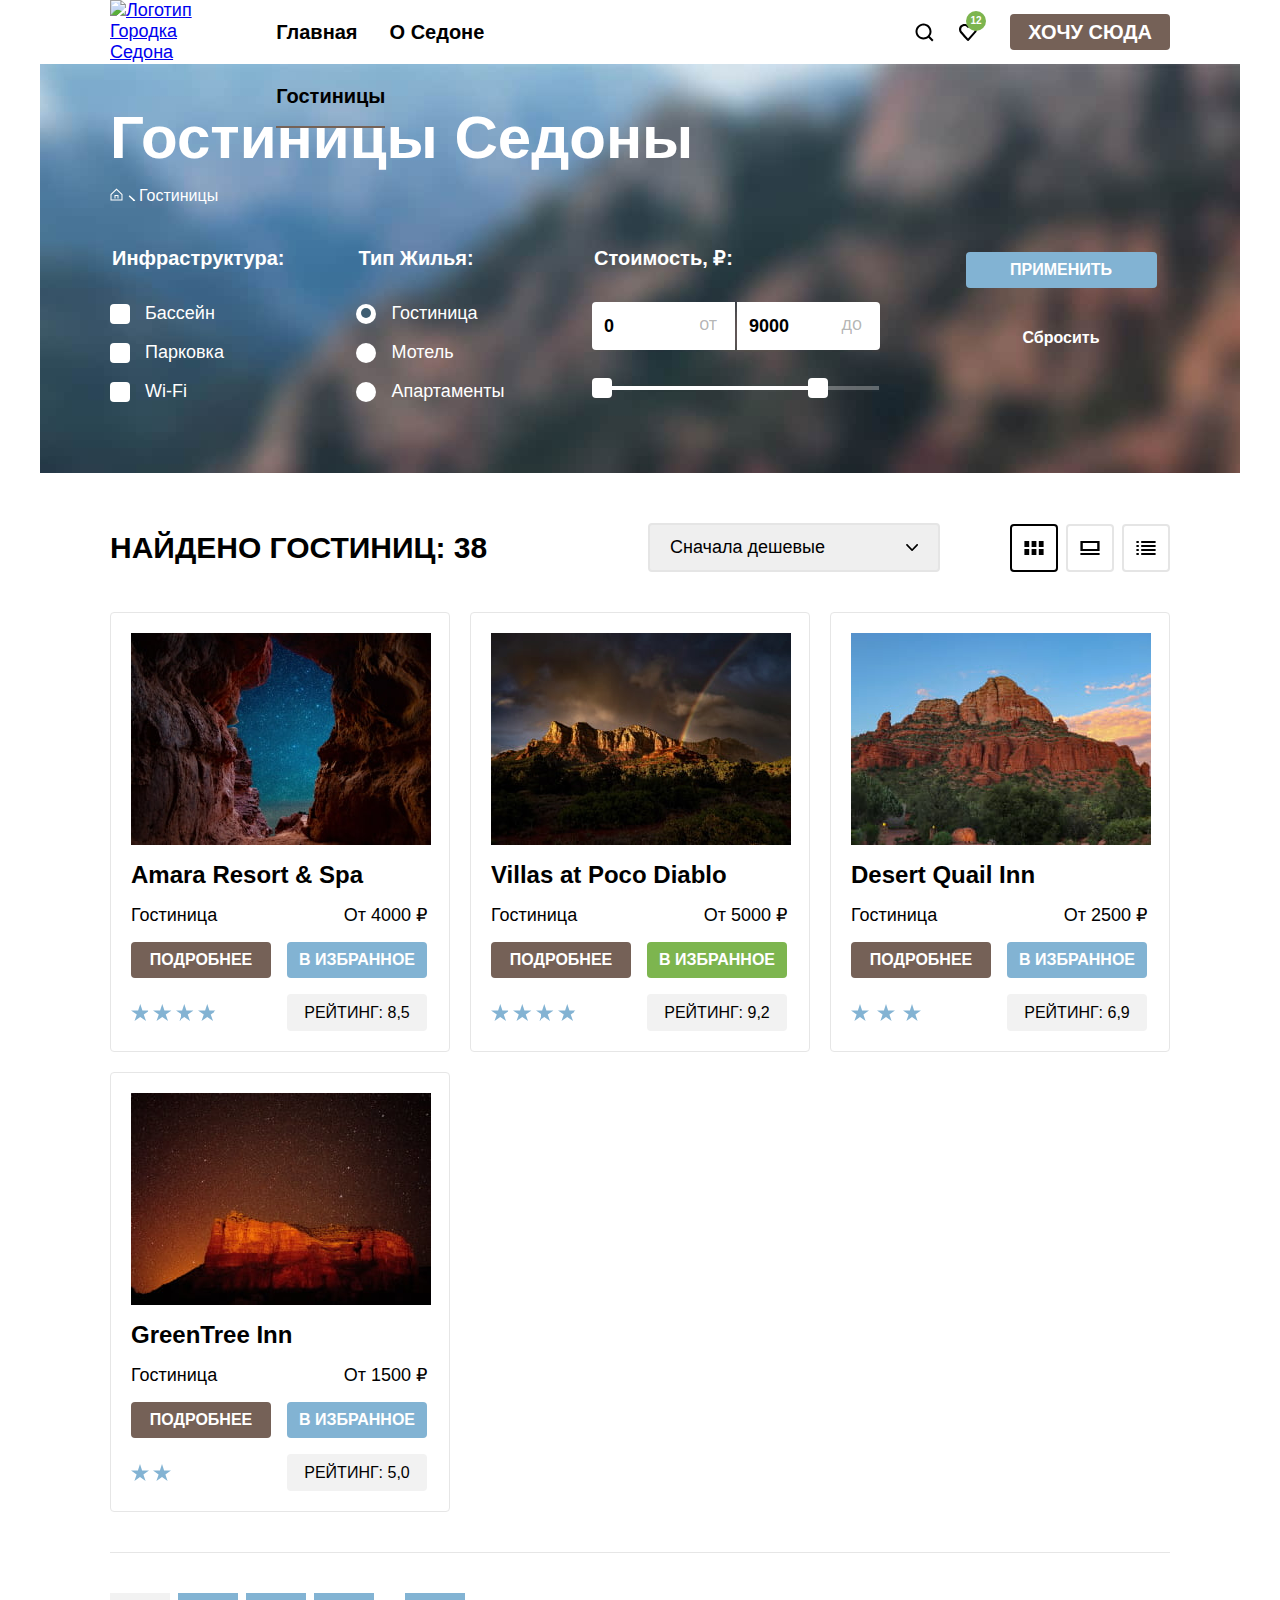
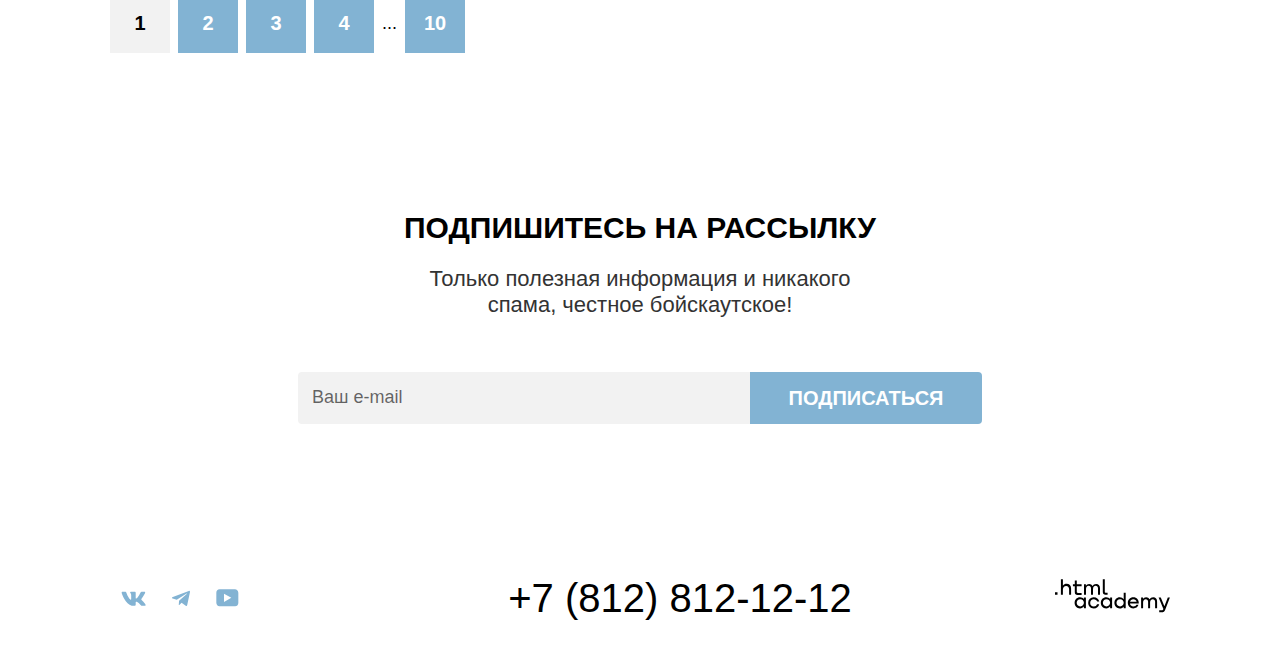
==== commit b04aabde: "Сверстал модальное окно" ====
--- a/catalog.html
+++ b/catalog.html
@@ -113,14 +113,14 @@
           </fieldset>
           <fieldset class="catalog-filter-group">
             <legend class="catalog-filter-title">Стоимость, ₽: </legend>
-            <div class="label-price-wraper">
+            <div class="label-price-wrapper">
               <label class="label-price">
                 <span class="price-span">от</span>
-                <input class="input-price input-price-left" type="text" value="0">
+                <input class="input input-price input-price-left" type="text" value="0">
               </label>
               <label class="label-price">
                 <span class="price-span">до</span>
-                <input class="input-price input-price-right" type="text" value="9000">
+                <input class="input input-price input-price-right" type="text" value="9000">
               </label>
             </div>
             <div class="range-scale">
@@ -240,7 +240,7 @@
           <h2 class="subscribe-title">Подпишитесь на рассылку</h2>
           <p class="subscribe-text">Только полезная информация и никакого спама, честное бойскаутское!</p>
           <form  class="subscribe-form" action="#" method="post">
-              <input class="subscribe-input" type="email" name="subscribe-email" id="" placeholder="Ваш e-mail">
+              <input class="input subscribe-input" type="email" name="subscribe-email" id="" placeholder="Ваш e-mail">
               <button class="button button-blue button-subscribe" type="submit">Подписаться</button>
           </form>
     </section>
--- a/style/style.css
+++ b/style/style.css
@@ -65,6 +65,23 @@
   overflow: hidden;
 }
 
+.input::-webkit-input-placeholder {
+  font-family:inherit;
+  color: rgba(0, 0, 0, 0.6)
+}
+.input::-moz-placeholder {
+  font-family:inherit;
+  color: rgba(0, 0, 0, 0.6)
+}
+.input:-ms-input-placeholder {
+  font-family:inherit;
+  color: rgba(0, 0, 0, 0.6)
+}
+.input:-moz-placeholder {
+  font-family:inherit;
+  color: rgba(0, 0, 0, 0.6)
+}
+
 /* header START */
 .index-header {
   display: flex;
@@ -545,50 +562,50 @@
   color: rgba(255, 255, 255, 0.3);
 }
 
+.button-blue {
+  background-color: #82B3D3;
+}
+
+.button-blue:hover {
+  background-color: #68A2CA;
+}
+
+.button-blue:focus {
+  background-color: #68A2CA;
+}
+
+.button-blue:active{
+  background-color: #82B3D3;
+  color: rgba(255, 255, 255, 0.3);
+}
+
+.hotels-card .button-green {
+  grid-area: button-2;
+}
+
+.button-green {
+  background-color: #7DB54F;
+}
+
+.button-green:hover {
+  background-color: #6C9E42;
+}
+
+.button-green:focus {
+  background-color: #6C9E42;
+}
+
+.button-green:active {
+  background-color: #7DB54F;
+  color: rgba(255, 255, 255, 0.3);
+}
+
 .button:disabled {
   background-color: rgba(229, 229, 229, 1);
   color: rgba(255, 255, 255, 1);
   cursor: auto;
 }
 
-.button-blue {
-  background-color: #82B3D3;
-}
-
-.button-blue:hover {
-  background-color: #68A2CA;
-}
-
-.button-blue:focus {
-  background-color: #68A2CA;
-}
-
-.button-blue:active{
-  background-color: #82B3D3;
-  color: rgba(255, 255, 255, 0.3);
-}
-
-.hotels-card .button-green {
-  grid-area: button-2;
-}
-
-.button-green {
-  background-color: #7DB54F;
-}
-
-.button-green:hover {
-  background-color: #6C9E42;
-}
-
-.button-green:focus {
-  background-color: #6C9E42;
-}
-
-.button-green:active {
-  background-color: #7DB54F;
-  color: rgba(255, 255, 255, 0.3);
-}
-
 /* main END */
 
 /* footer START */
@@ -603,9 +620,9 @@
 .social-icon {
   width: 27px;
   height: 40px;
-  background-position: center;
-  display: flex;
-  align-items: center;
+  display: flex;
+  align-items: center;
+  justify-content: center;
 }
 
 .social-icon:hover path {
@@ -653,7 +670,7 @@
 }
 
 .footer-social-item {
-  padding: 0 10px;
+  margin: 0 10px;
   width: 27px;
   height: 40px;
   display: flex;
@@ -868,7 +885,7 @@
   position: relative;
 }
 
-.label-price-wraper {
+.label-price-wrapper {
   display: flex;
 
 }
@@ -1460,6 +1477,7 @@
 
 .subscribe-input:focus {
   outline: 3px solid #83B3D3;
+  outline-offset: -3px
 }
 
 .subscribe-input:active {
@@ -1496,6 +1514,7 @@
   height: 100%;
   background-color: rgba(242, 242, 242, 0.80);
   display: flex;
+  z-index: 99;
 }
 
 .modal-container-close {
@@ -1562,22 +1581,43 @@
 }
 
 .date-form {
-  /* display: flex;
+  display: flex;
   flex-wrap: wrap;
-  justify-content: space-between; */
+  justify-content: space-between;
   border: none;
   padding: 0;
   position: relative;
   margin: 0;
 }
 
+.date-wrapper {
+  display: grid;
+  grid-template-columns: 130px 440px;
+  grid-template-rows: 48px;
+  column-gap: 7px;
+  grid-template-areas:
+  "label input"
+  "label input-text";
+}
+
+.date-labe-grid {
+  grid-area: label;
+}
+
+.modal-input-grid {
+  grid-area: input;
+}
+
+.input-text-grid {
+  grid-area: input-text;
+}
+
 .date-title {
   color: #000;
   font-size: 20px;
   font-weight: 700;
   line-height: 24px;
   text-transform: capitalize;
-  width: 130px;
   margin-top: 12px;
 }
 
@@ -1611,7 +1651,7 @@
   outline: none;
 }
 
-.input-wraper {
+.input-wrapper {
   display: flex;
   flex-direction: column;
   position: relative;
@@ -1619,7 +1659,7 @@
 
 .info-date {
   padding: 0;
-  margin: 0 0 0 150px;
+  margin: 4px 0 0 20px;
   font-size: 16px;
   font-weight: 400;
   line-height: 21px;
@@ -1655,13 +1695,13 @@
   opacity: 0.3;
 }
 
-.wraper-people {
+.people-wrapper {
   display: flex;
   justify-content: space-between;
 }
 
 .date-title-adults {
-  margin-right: auto;
+  margin-right: 46px;
 }
 
 .date-title-children {
@@ -1669,46 +1709,56 @@
   margin-top: 0px;
 }
 
-.wraper-tooltip-button {
+.wrapper-tooltip-button {
   display: flex;
   align-items: center;
 }
 
 .people {
-  width: 250px;
   display: flex;
   padding: 0;
   margin: 0;
   border: none;
-}
-
-.input-people-wraper {
+  justify-content: end;
+  width: 247px;
+}
+
+.input-people-wrapper {
   width: 110px;
   display: flex;
+  background-color: #F2F2F2 ;
+  border-radius: 4px;
+  align-items: center;
 }
 
 .people-min {
-  width: 40px;
-  height: 48px;
-  padding: 14px 10px;
+  width: 20px;
+  height: 20px;
+  padding: 10px 10px;
   border: none;
-  border-radius: 4px 0 0 4px;
-  background-color: #F2F2F2;
+  border-radius: 4px;
+  margin: 0 10px;
+  cursor: pointer;
+  background-color: transparent;
   background-image: url("../images/graphic/minus.svg");
   background-position: center;
   background-repeat: no-repeat;
+  opacity: 0.3;
 }
 
 .people-max {
-  width: 40px;
-  height: 48px;
-  padding: 14px 10px;
+  width: 20px;
+  height: 20px;
+  padding: 10px 10px;
   border: none;
-  border-radius: 0 4px 4px 0;
-  background-color: #F2F2F2;
+  border-radius: 4px;
+  margin: 0 10px;
+  cursor: pointer;
+  background-color: transparent;
   background-image: url("../images/graphic/plus.svg");
   background-repeat: no-repeat;
   background-position: center;
+  opacity: 0.3;
 }
 
 .people-number {
@@ -1725,22 +1775,25 @@
 
 .people-min:hover,
 .people-max:hover {
-
+ opacity: 1;
 }
 
 .people-min:focus,
 .people-max:focus {
+  opacity: 1;
+  outline: 2px solid #68A2CA;
 
 }
 
 .people-min:active,
 .people-max:active {
-
+  opacity: 0.1;
+  outline: none;
 }
 
 .people-min:disabled,
 .people-max:disabled {
-
+  opacity: 0;
 }
 
 .tooltip-button {
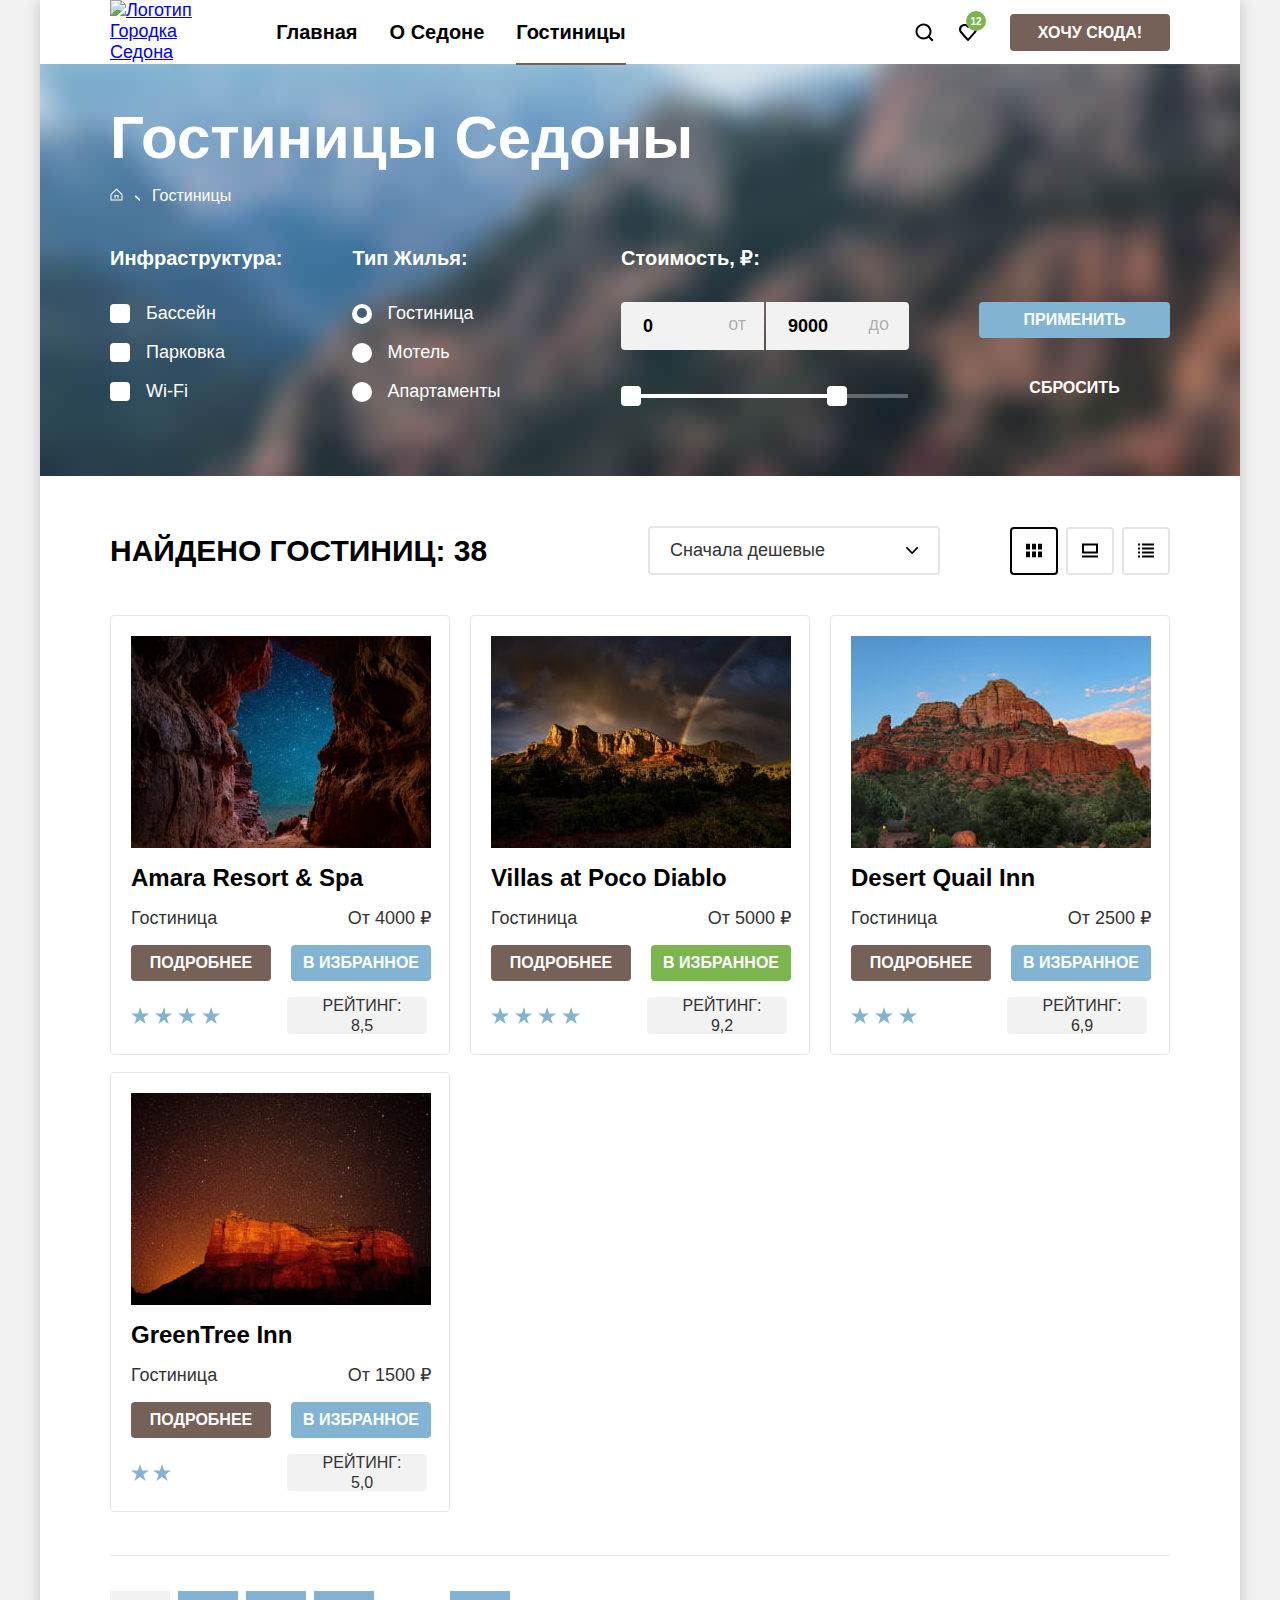
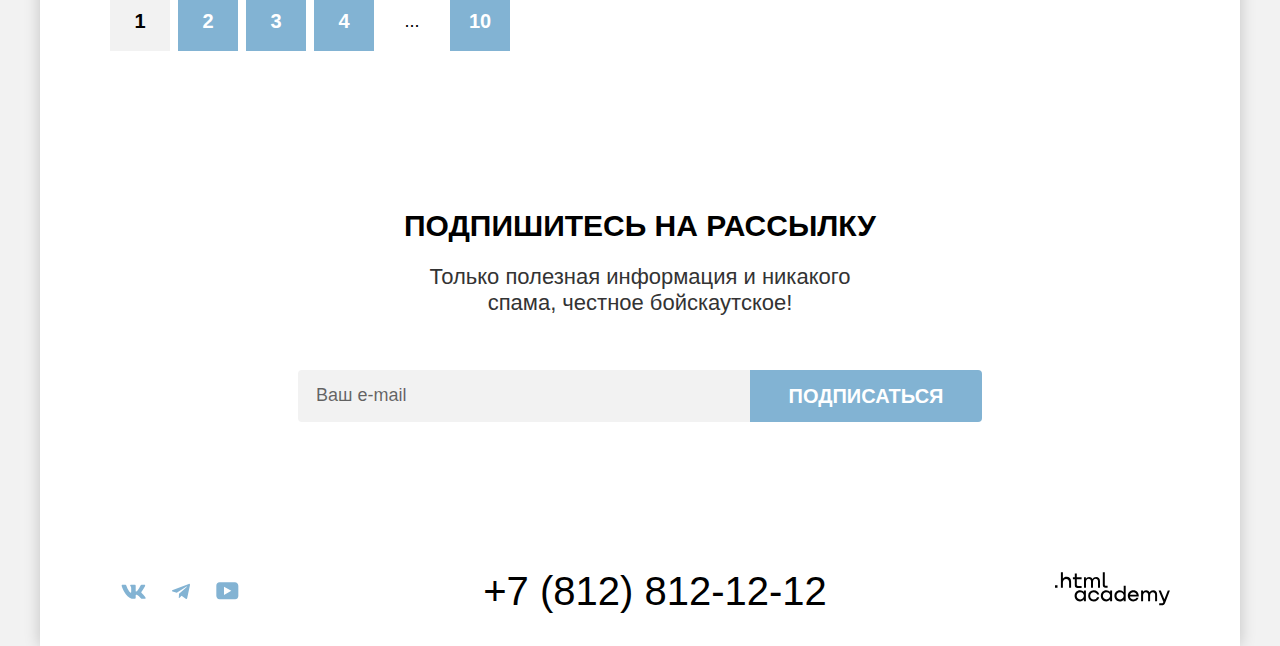
==== commit ae9cb4a2: "Merge pull request #11 from ralem09/master" ====
--- a/catalog.html
+++ b/catalog.html
@@ -1,280 +1,285 @@
 <!DOCTYPE html>
 <html lang="en">
-<head>
-  <meta charset="UTF-8">
-  <meta name="viewport" content="width=device-width, initial-scale=1.0">
-  <link rel="stylesheet" href="style/style.css">
-  <title>Страница каталога</title>
-</head>
-<body>
-  <header class="index-header">
-    <a class="logo" href="index.html">
-      <img class="header-logo" src="images/logo/logo-sedona.svg" width="140" height="70" alt="Логотип Городка Седона">
-    </a>
-    <nav class="navigation">
-      <ul class="navigation-list navigation-menu">
-        <li class="navigation-item">
-          <a class="navigation-link" href="index.html">Главная</a>
-        </li>
-        <li class="navigation-item">
-          <a class="navigation-link" href="sedona.info">О седоне</a>
-        </li>
-        <li class="navigation-item">
-          <a class="navigation-link navigation-link-current" href="catalog.html">Гостиницы</a>
-        </li>
-      </ul>
-      <ul class="navigation-list navigation-user">
-        <li class="navigation-user-item">
-          <a class="navigation-user-link navigation-user-serch" href="#">
-            <span class="visually-hidden">Поиск</span>
-          </a>
-        </li>
-        <li class="navigation-user-item">
-          <a class="navigation-user-link navigation-favorites" href="#">
-            <span class="navigation-user-notification">12</span>
-            <span class="visually-hidden">Избранное</span>
-          </a>
-        </li>
-        <li class="navigation-user-item">
-          <a class="navigation-user-link button button-brown button-brown-user" href="#">Хочу сюда</a>
-        </li>
-      </ul>
-    </nav>
-  </header>
-  <main class="main-catalog main-container">
-    <header class="block-filter">
-      <section class="inner-header">
-        <h1 class="inner-header-title">Гостиницы Седоны</h1>
-        <ul class="breadcrumbs">
-          <li class="breadcrumbs-item breadcrumbs-index">
-            <a class="breadcrumbs-index" href="index.html">
-              <svg xmlns="http://www.w3.org/2000/svg" width="13" height="15" ><path d="m6.5.5-6 5.8v6.2h12V6.3L6.5.5Zm5 11h-10V6.7l5-4.8 5 4.8v4.8Z"/><path d="M4.5 10.5h1V8h2v2.5h1V7h-4v3.5Z"/></svg>
-              <h3 class="visually-hidden">Главная</h3>
-            </a>
-          </li>
-          <li class="breadcrumbs-item ">
-            <a class="breadcrumbs-link" href="#">Гостиницы</a>
-          </li>
-        </ul>
-      </section>
-      <section class="catalog-hotels">
-        <form class="catalog-filter" action="https://echo.htmlacademy.ru/" method="get">
-          <fieldset class="catalog-filter-group">
-            <legend class="catalog-filter-title">Инфраструктура:</legend>
-            <ul class="catalog-filter-list">
-              <li class="catalog-filter-item">
-                <label class="control" for="pool">
-                  <input class="control-input visually-hidden" type="checkbox" id="pool" name="pool" checked>
-                  <span class="control-mark"></span>
-                  <span>Бассейн</span>
+  <head>
+    <meta charset="UTF-8">
+    <meta name="viewport" content="width=device-width, initial-scale=1.0">
+    <link rel="stylesheet" href="style/style.css">
+    <link rel="icon" href="favicon.ico">
+    <link rel="icon" type="image/png" sizes="32x32" href="images/icons/favicon.png">
+    <title>Страница каталога</title>
+  </head>
+  <body>
+    <header class="index-header">
+      <a class="logo" href="index.html">
+        <img class="header-logo" src="images/logo/logo-sedona.svg" width="140" height="70" alt="Логотип Городка Седона">
+      </a>
+      <nav class="navigation">
+        <ul class="navigation-list navigation-menu">
+          <li class="navigation-item">
+            <a class="navigation-link" href="index.html">Главная</a>
+          </li>
+          <li class="navigation-item">
+            <a class="navigation-link" href="sedona.info">О седоне</a>
+          </li>
+          <li class="navigation-item">
+            <a class="navigation-link navigation-link-current" href="catalog.html">Гостиницы</a>
+          </li>
+        </ul>
+        <ul class="navigation-list navigation-user">
+          <li class="navigation-user-item">
+            <a class="navigation-user-link navigation-user-search" href="#">
+              <span class="visually-hidden">Поиск</span>
+            </a>
+          </li>
+          <li class="navigation-user-item">
+            <a class="navigation-user-link navigation-favorites" href="#">
+              <span class="navigation-user-notification">12</span>
+              <span class="visually-hidden">Избранное</span>
+            </a>
+          </li>
+          <li class="navigation-user-item">
+            <a class="navigation-user-link button button-brown button-brown-user" href="#">Хочу сюда!</a>
+          </li>
+        </ul>
+      </nav>
+    </header>
+    <main class="main-catalog main-container">
+      <header class="block-filter">
+        <section class="inner-header">
+          <h1 class="inner-header-title">Гостиницы Седоны</h1>
+          <ul class="breadcrumbs">
+            <li class="breadcrumbs-item breadcrumbs-index">
+              <a class="breadcrumbs-index" href="index.html">
+                <svg xmlns="http://www.w3.org/2000/svg" width="13" height="15" ><path d="m6.5.5-6 5.8v6.2h12V6.3L6.5.5Zm5 11h-10V6.7l5-4.8 5 4.8v4.8Z"/><path d="M4.5 10.5h1V8h2v2.5h1V7h-4v3.5Z"/></svg>
+                <h2 class="visually-hidden">Главная</h2>
+              </a>
+            </li>
+            <li class="breadcrumbs-item ">
+              <a class="breadcrumbs-link" href="#">Гостиницы</a>
+            </li>
+          </ul>
+        </section>
+        <section class="catalog-hotels">
+          <h2 class="visually-hidden">Жилищные условия</h2>
+          <form class="catalog-filter" action="https://echo.htmlacademy.ru/" method="get">
+            <fieldset class="catalog-filter-group">
+              <legend class="catalog-filter-title">Инфраструктура:</legend>
+              <ul class="catalog-filter-list">
+                <li class="catalog-filter-item">
+                  <label class="control" for="pool">
+                    <input class="control-input visually-hidden" type="checkbox" id="pool" name="pool" checked>
+                    <span class="control-mark"></span>
+                    <span>Бассейн</span>
+                  </label>
+                </li>
+                <li class="catalog-filter-item">
+                  <label class="control" for="parking">
+                  <input class="control-input visually-hidden" type="checkbox" id="parking" name="parking" checked>
+                    <span class="control-mark"></span>
+                    <span>Парковка</span>
+                  </label>
+                </li>
+                <li class="catalog-filter-item">
+                  <label class="control" for="wifi">
+                    <input class="control-input visually-hidden" type="checkbox" id="wifi" name="wi-fi" >
+                    <span class="control-mark"></span>
+                    Wi-Fi
+                  </label>
+                </li>
+              </ul>
+            </fieldset>
+            <fieldset class="catalog-filter-group">
+              <legend class="catalog-filter-title">Тип жилья:</legend>
+              <ul class="catalog-filter-list">
+                <li class="catalog-filter-item">
+                  <label class="control">
+                    <input class="control-input visually-hidden" type="radio" value="hotel" name="house-option" required checked>
+                    <span class="control-mark"></span>
+                    <span class="control-span">Гостиница</span>
+                  </label>
+                </li>
+                <li class="catalog-filter-item">
+                  <label class="control">
+                    <input class="control-input visually-hidden" type="radio" value="motel" name="house-option">
+                    <span class="control-mark"></span>
+                    <span class="control-span">Мотель</span>
+                  </label>
+                </li>
+                <li class="catalog-filter-item">
+                  <label class="control">
+                    <input class="control-input visually-hidden" type="radio" value="apartments" name="house-option">
+                    <span class="control-mark"></span>
+                    <span class="control-span">Апартаменты</span>
+                  </label>
+                </li>
+              </ul>
+            </fieldset>
+            <fieldset class="catalog-filter-group">
+              <legend class="catalog-filter-title">Стоимость, ₽: </legend>
+              <div class="label-price-wrapper">
+                <label class="label-price">
+                  <span class="price-span">от</span>
+                  <input class="input input-price input-price-left" type="text" value="0">
                 </label>
-              </li>
-              <li class="catalog-filter-item">
-                <label class="control" for="parking">
-                <input class="control-input visually-hidden" type="checkbox" id="parking" name="parking" checked>
-                  <span class="control-mark"></span>
-                  <span>Парковка</span>
+                <label class="label-price">
+                  <span class="price-span">до</span>
+                  <input class="input input-price input-price-right" type="text" value="9000">
                 </label>
-              </li>
-              <li class="catalog-filter-item">
-                <label class="control" for="wifi">
-                  <input class="control-input visually-hidden" type="checkbox" id="wifi" name="wi-fi" >
-                  <span class="control-mark"></span>
-                  Wi-Fi
-                </label>
-              </li>
-            </ul>
-          </fieldset>
-          <fieldset class="catalog-filter-group">
-            <legend class="catalog-filter-title">Тип жилья:</legend>
-            <ul class="catalog-filter-list">
-              <li class="catalog-filter-item">
-                <label class="control">
-                  <input class="control-input visually-hidden" type="radio" value="hotel" name="house-option" required checked>
-                  <span class="control-mark"></span>
-                  <span>Гостиница</span>
-                </label>
-              </li>
-              <li class="catalog-filter-item">
-                <label class="control">
-                  <input class="control-input visually-hidden" type="radio" value="motel" name="house-option">
-                  <span class="control-mark"></span>
-                  <span>Мотель</span>
-                </label>
-              </li>
-              <li class="catalog-filter-item">
-                <label class="control">
-                  <input class="control-input visually-hidden" type="radio" value="apartments" name="house-option">
-                  <span class="control-mark"></span>
-                  <span>Апартаменты</span>
-                </label>
-              </li>
-            </ul>
-          </fieldset>
-          <fieldset class="catalog-filter-group">
-            <legend class="catalog-filter-title">Стоимость, ₽: </legend>
-            <div class="label-price-wrapper">
-              <label class="label-price">
-                <span class="price-span">от</span>
-                <input class="input input-price input-price-left" type="text" value="0">
-              </label>
-              <label class="label-price">
-                <span class="price-span">до</span>
-                <input class="input input-price input-price-right" type="text" value="9000">
-              </label>
-            </div>
-            <div class="range-scale">
-              <span class="range-bar" style=" width: 226px;">
-                <button class="range-toggle toggle-min"> <p class="visually-hidden">Минимальная цена</p></button>
-                <button class="range-toggle toggle-max"><p class="visually-hidden">Максимальная цена</p></button>
-              </span>
-            </div>
-          </fieldset>
-          <fieldset class="catalog-button">
-            <button class="button button-blue button-blue-catalog" type="submit">Применить</button>
-            <button class="button-reset" type="reset">Сбросить</button>
-          </fieldset>
+              </div>
+              <div class="range-scale">
+                <span class="range-bar" style=" width: 226px;">
+                  <button class="range-toggle toggle-min" type="button">
+                    <span class="visually-hidden">Минимальная цена</span>
+                  </button>
+                  <button class="range-toggle toggle-max" type="button">
+                    <span class="visually-hidden">Максимальная цена</span>
+                  </button>
+                </span>
+              </div>
+            </fieldset>
+            <fieldset class="catalog-button">
+              <button class="button button-blue button-blue-catalog" type="submit">Применить</button>
+              <button class="button-reset" type="reset">Сбросить</button>
+            </fieldset>
+          </form>
+        </section>
+      </header>
+      <section class="selection-hotel">
+        <h3 class="number-hotels">Найдено гостиниц:
+          <span class="number-hotels-find">38</span>
+        </h3>
+        <select class="select-control">
+          <option value="cheap">Сначала дешевые</option>
+          <option value="expensive">Сначала дорогие</option>
+          <option value="popular">Сначала популярные</option>
+          <option value="best-rating">Лучший рейтиг</option>
+        </select>
+        <div class="selection-icon">
+          <a class="button button-selection selection-tile selection-current" href="#">
+            <span class="visually-hidden">Показать карточки</span>
+          </a>
+          <a class="button button-selection selection-slide" href="#">
+            <span class="visually-hidden">Большие иконки</span>
+          </a>
+          <a class="button button-selection selection-list" href="#">
+            <span class="visually-hidden">Показать список</span>
+          </a>
+        </div>
+      </section>
+      <section class="hotels">
+        <h2 class="visually-hidden">Карточки отелей</h2>
+        <div class="hotels-card">
+          <a class="hotels-card-link" href="#">
+            <img class="hotels-card-img" src="images/catalog-hotels/hotel-1.jpg" width="300" height="212" alt="Отель Amara Resort & Spa">
+            <h3 class="hotels-card-title">Amara Resort & Spa</h3>
+          </a>
+          <p class="hotels-card-type">Гостиница</p>
+          <p class="hotels-card-price">От 4000 ₽</p>
+          <a class="button button-brown button-card-size" href="#">подробнее</a>
+          <button class="button button-blue button-card-size" type="button">в избранное</button>
+          <div class="hotels-card-rating hotel-star-4"></div>
+          <p class="hotels-card-rating-text">Рейтинг: 8,5</p>
+        </div>
+        <div class="hotels-card">
+          <a class="hotels-card-link" href="#">
+            <img class="hotels-card-img" src="images/catalog-hotels/hotel-2.jpg" width="300" height="212" alt="Отель Villas at Poco Diablo">
+            <h3 class="hotels-card-title">Villas at Poco Diablo</h3>
+          </a>
+          <p class="hotels-card-type">Гостиница</p>
+          <p class="hotels-card-price">От 5000 ₽</p>
+          <a class="button button-brown button-card-size" href="#">подробнее</a>
+          <button class="button button-green button-card-size" type="button">в избранное</button>
+          <div class="hotels-card-rating hotel-star-4"></div>
+          <p class="hotels-card-rating-text">Рейтинг: 9,2</p>
+        </div>
+        <div class="hotels-card">
+          <a class="hotels-card-link" href="#">
+            <img class="hotels-card-img" src="images/catalog-hotels/hotel-3.jpg" width="300" height="212" alt="Отель Desert Quail Inn">
+            <h3 class="hotels-card-title">Desert Quail Inn</h3>
+          </a>
+          <p class="hotels-card-type">Гостиница</p>
+          <p class="hotels-card-price">От 2500 ₽</p>
+          <a class="button button-brown button-card-size" href="#">подробнее</a>
+          <button class="button button-blue button-card-size" type="button">в избранное</button>
+          <div class="hotels-card-rating hotel-star-3"></div>
+          <p class="hotels-card-rating-text">Рейтинг: 6,9</p>
+        </div>
+        <div class="hotels-card">
+          <a class="hotels-card-link" href="#">
+            <img class="hotels-card-img" src="images/catalog-hotels/hotel-4.jpg" width="300" height="212" alt="Отель GreenTree Inn">
+            <h3 class="hotels-card-title">GreenTree Inn</h3>
+          </a>
+          <p class="hotels-card-type">Гостиница</p>
+          <p class="hotels-card-price">От 1500 ₽</p>
+          <a class="button button-brown button-card-size" href="#">подробнее</a>
+          <button class="button button-blue button-card-size" type="button">в избранное</button>
+          <div class="hotels-card-rating hotel-star-2"></div>
+          <p class="hotels-card-rating-text">Рейтинг: 5,0</p>
+        </div>
+      </section>
+      <section class="pagination">
+        <h2 class="visually-hidden">Нумерация страниц</h2>
+        <ul class="pagination-list">
+          <li class="pagination-item pagination-current">
+            <a class="pagination-link pagination-current " href="#">1</a>
+          </li>
+          <li class="pagination-item">
+            <a class="pagination-link" href="#">2</a>
+          </li>
+          <li class="pagination-item">
+            <a class="pagination-link" href="#">3</a>
+          </li>
+          <li class="pagination-item">
+            <a class="pagination-link" href="#">4</a>
+          </li>
+          <li class="pagination-item pagination-more">
+            <p>...</p>
+          </li>
+          <li class="pagination-item">
+            <a class="pagination-link" href="#">10</a>
+          </li>
+        </ul>
+      </section>
+      <section class="subscribe-catalog">
+        <h2 class="subscribe-title">Подпишитесь на рассылку</h2>
+        <p class="subscribe-text">Только полезная информация и никакого спама, честное бойскаутское!</p>
+        <form  class="subscribe-form" action="https://echo.htmlacademy.ru/" method="post">
+          <input class="input subscribe-input" type="email" name="subscribe-email" placeholder="Ваш e-mail">
+          <button class="button button-blue button-subscribe" type="submit">Подписаться</button>
         </form>
       </section>
-    </header>
-    <section class="selection-hotel">
-      <h3 class="number-hotels">Найдено гостиниц: <span>38</span></h3>
-      <select class="select-control" id="">
-        <option value="cheap">Сначала дешевые</option>
-        <option value="expensive">Сначала дорогие</option>
-        <option value="popular">Сначала популярные</option>
-        <option value="best-rating">Лучший рейтиг</option>
-      </select>
-      <div class="selection-icon">
-        <a href="#" class="button selection-tile selection-current">
-          <span class="visually-hidden">Показать карточки</span>
+    </main>
+    <footer class="footer-page">
+      <section class="footer-social">
+        <h2 class="visually-hidden">Соц-сети</h2>
+        <ul class="footer-social-list">
+          <li class="footer-social-item">
+            <a href="https://vk.com/htmlacademy" class="social-icon">
+              <svg xmlns="http://www.w3.org/2000/svg" width="25" height="15" fill="none"><path fill="#83B3D3" fill-rule="evenodd" d="M24.12 1.8c.16-.54 0-.94-.8-.94H20.7c-.67 0-.98.34-1.15.73 0 0-1.33 3.2-3.22 5.27-.61.6-.9.8-1.23.8-.16 0-.41-.2-.41-.75v-5.1c0-.66-.19-.95-.74-.95H9.82c-.42 0-.67.3-.67.59 0 .62.95.76 1.04 2.51v3.8c0 .83-.15.98-.48.98-.9 0-3.06-3.2-4.34-6.88-.25-.72-.5-1-1.18-1H1.57c-.75 0-.9.34-.9.73 0 .68.89 4.07 4.14 8.55 2.17 3.06 5.23 4.72 8 4.72 1.68 0 1.88-.37 1.88-1v-2.32c0-.74.16-.88.7-.88.38 0 1.05.19 2.6 1.66 1.79 1.75 2.08 2.54 3.08 2.54h2.63c.75 0 1.12-.37.9-1.1-.23-.72-1.08-1.77-2.2-3.02-.62-.71-1.54-1.48-1.82-1.86-.39-.5-.28-.71 0-1.15 0 0 3.2-4.42 3.54-5.93Z" clip-rule="evenodd"/></svg>
+            </a>
+          </li>
+          <li class="footer-social-item">
+            <a href="https://t.me/htmlacademy " class="social-icon">
+              <svg xmlns="http://www.w3.org/2000/svg" width="18" height="17" fill="none"><path fill="#83B3D3" d="M16.79.96.84 7.1c-1.09.44-1.08 1.05-.2 1.32l4.1 1.28 9.47-5.98c.44-.27.85-.13.52.17l-7.68 6.93-.28 4.22c.41 0 .6-.2.83-.41l1.99-1.94 4.13 3.06c.77.42 1.31.2 1.5-.71l2.72-12.8c.28-1.1-.43-1.61-1.16-1.28Z"/></svg>
+            </a>
+          </li>
+          <li class="footer-social-item">
+            <a href="https://www.youtube.com/user/htmlacademyru" class="social-icon">
+              <svg xmlns="http://www.w3.org/2000/svg" width="23" height="18" fill="none"><path fill="#83B3D3" d="M18.94.36H3.51C1.65.36.33 1.95.33 3.76v10.09c0 1.91 1.32 3.5 3.18 3.5h15.65c1.64 0 3.17-1.59 3.17-3.4V3.76c-.22-1.8-1.53-3.4-3.39-3.4ZM7.99 12.89V4.82l7.34 4.04-7.34 4.03Z"/></svg>
+            </a>
+          </li>
+        </ul>
+      </section>
+      <section class="footer-phone">
+        <h2 class="visually-hidden">Телефон</h2>
+        <a class="footer-telephone" href="tel:+78128121212">+7 (812) 812-12-12</a>
+      </section>
+      <section class="footer-logo">
+        <h2 class="visually-hidden">Логотип разработчика</h2>
+        <a class="footer-logo-html" href="https://htmlacademy.ru/" title="Ссылка на разработчика сайта html-academy">
+          <svg xmlns="http://www.w3.org/2000/svg" width="115" height="34" fill="none"><path fill="#000" d="M0 13.26v2.6h2.5v-2.6H0ZM11.6 4.86c-1.6 0-2.8.7-3.6 1.7h-.1V.36h-2v15.5h2v-5.3c0-2.1 1.3-3.6 3.3-3.6 1.8 0 2.9 1.4 2.9 3.2v5.7h2v-6.1c.1-3-1.8-4.9-4.5-4.9ZM26.6 5.16h-4.8v-3.7h-2v3.8h-1.9v2h1.9v6c0 1.7 1 2.7 2.7 2.7h4.1v-2h-3.7c-.7 0-1.1-.4-1.1-1.1v-5.7h4.8v-2ZM41.1 4.96c-1.6 0-2.9.8-3.5 2.1h-.1c-.6-1.2-1.8-2.1-3.4-2.1-1.4 0-2.5.8-3.1 1.8h-.1v-1.6H29v10.6h2v-5.4c0-2 1-3.5 2.6-3.5 1.5 0 2.4 1 2.4 2.6v6.3h2v-5.6c0-2.4 1.4-3.3 2.6-3.3 1.5 0 2.4 1 2.4 2.6v6.3h2v-6.5c.1-2.5-1.4-4.3-3.9-4.3ZM47.8 13.06c0 1.7 1 2.7 2.8 2.7h2v-2h-1.7c-.7 0-1.1-.4-1.1-1.1V.36h-2v12.7ZM28.9 20.06c-.9-1.1-2.2-1.8-3.9-1.8-3.1 0-5.4 2.3-5.4 5.6s2.3 5.6 5.4 5.6c1.8 0 3-.8 3.8-1.9h.1v1.6h2v-10.6h-2v1.5Zm-3.6 7.4c-2.2 0-3.6-1.6-3.6-3.6s1.4-3.6 3.6-3.6 3.6 1.6 3.6 3.6c0 1.9-1.4 3.6-3.6 3.6ZM44.2 22.36c-.5-2.4-2.6-4.1-5.4-4.1a5.4 5.4 0 0 0-5.6 5.6c0 3.1 2.2 5.6 5.6 5.6 2.8 0 4.9-1.8 5.4-4.2h-2.1a3.4 3.4 0 0 1-3.3 2.3c-2.2 0-3.6-1.6-3.6-3.6s1.4-3.6 3.6-3.6c1.6 0 2.8 1 3.3 2.2h2.1v-.2ZM55.1 20.06c-.9-1.1-2.2-1.8-3.9-1.8-3.1 0-5.4 2.3-5.4 5.6s2.3 5.6 5.4 5.6c1.8 0 3-.8 3.8-1.9h.1v1.6h2v-10.6h-2v1.5Zm-3.6 7.4c-2.2 0-3.6-1.6-3.6-3.6s1.4-3.6 3.6-3.6 3.6 1.6 3.6 3.6c0 1.9-1.5 3.6-3.6 3.6ZM68.7 20.16c-.9-1.1-2.2-1.9-3.9-1.9-3.1 0-5.4 2.3-5.4 5.6s2.2 5.6 5.4 5.6c1.7 0 3-.8 3.8-1.8h.1v1.5h2v-15.4h-2v6.4Zm-3.6 7.3c-2.2 0-3.6-1.6-3.6-3.6s1.4-3.6 3.6-3.6 3.6 1.6 3.6 3.6c-.1 2-1.5 3.6-3.6 3.6ZM78.3 18.26c-3.3 0-5.5 2.5-5.5 5.6 0 3 2.1 5.6 5.5 5.6 2.5 0 4.5-1.3 5.2-3.6h-2.1c-.5 1-1.6 1.6-3 1.6-1.9 0-3.3-1.3-3.4-2.9h8.8c.2-3.6-2-6.3-5.5-6.3Zm0 1.9c1.7 0 3 1 3.3 2.6h-6.5c.3-1.5 1.5-2.6 3.2-2.6ZM98.2 18.26c-1.6 0-2.9.8-3.6 2h-.1c-.6-1.2-1.8-2-3.4-2-1.4 0-2.5.7-3.1 1.8v-1.5h-1.9v10.6h2v-5.4c0-2 1-3.4 2.6-3.5 1.5 0 2.4 1 2.4 2.6v6.3h2v-5.6c0-2.4 1.4-3.3 2.6-3.3 1.5 0 2.4 1 2.4 2.6v6.3h2v-6.5c.1-2.6-1.4-4.4-3.9-4.4ZM109.4 27.36l-3.6-8.9h-2.2l4.8 11.6c-.3.9-.7 1.2-1.7 1.2h-2.5v2h2.5c1.8 0 2.8-.8 3.5-2.6l4.7-12.2h-2.1l-3.4 8.9Z"/></svg>
         </a>
-        <a class="button selection-slide" href="#">
-          <span class="visually-hidden">Большие иконки</span>
-        </a>
-        <a class="button selection-list" href="#">
-          <span class="visually-hidden">Показать список</span>
-        </a>
-    </div>
-    </section>
-    <section class="hotels">
-      <div class="hotels-card">
-        <a class="hotels-card-link" href="#">
-          <img class="hotels-card-img" src="images/catalog-hotels/hotel-1.jpg" width="300" height="212" alt="Отель Amara Resort & Spa">
-          <h3 class="hotels-card-title">Amara Resort & Spa</h3>
-        </a>
-        <p class="hotels-card-type">Гостиница</p>
-        <p class="hotels-card-price">От 4000 ₽</p>
-        <a href="#" class="button button-brown button-card-size">подробнее</a>
-        <button class="button button-blue button-card-size">в избранное</button>
-        <div class="hotels-card-rating hotel-star-4">
-        </div>
-        <p class="hotels-card-rating-text">Рейтинг: 8,5</p>
-      </div>
-
-      <div class="hotels-card">
-        <a class="hotels-card-link" href="#">
-          <img class="hotels-card-img" src="images/catalog-hotels/hotel-2.jpg" width="300" height="212" alt="Отель Villas at Poco Diablo">
-          <h3 class="hotels-card-title">Villas at Poco Diablo</h3>
-        </a>
-        <p class="hotels-card-type">Гостиница</p>
-        <p class="hotels-card-price">От 5000 ₽</p>
-        <a href="#" class="button button-brown button-card-size">подробнее</a>
-        <button class="button button-green button-card-size">в избранное</button>
-        <div class="hotels-card-rating hotel-star-4">
-        </div>
-        <p class="hotels-card-rating-text">Рейтинг: 9,2</p>
-      </div>
-
-      <div class="hotels-card">
-        <a class="hotels-card-link" href="#">
-          <img class="hotels-card-img" src="images/catalog-hotels/hotel-3.jpg" width="300" height="212" alt="Отель Desert Quail Inn">
-          <h3 class="hotels-card-title">Desert Quail Inn</h3>
-        </a>
-        <p class="hotels-card-type">Гостиница</p>
-        <p class="hotels-card-price">От 2500 ₽</p>
-        <a href="#" class="button button-brown button-card-size">подробнее</a>
-        <button class="button button-blue button-card-size">в избранное</button>
-        <div class="hotels-card-rating hotel-star-3">
-        </div>
-        <p class="hotels-card-rating-text">Рейтинг: 6,9</p>
-      </div>
-
-      <div class="hotels-card">
-        <a class="hotels-card-link" href="#">
-          <img class="hotels-card-img" src="images/catalog-hotels/hotel-4.jpg" width="300" height="212" alt="Отель GreenTree Inn">
-          <h3 class="hotels-card-title">GreenTree Inn</h3>
-        </a>
-        <p class="hotels-card-type">Гостиница</p>
-        <p class="hotels-card-price">От 1500 ₽</p>
-        <a href="#" class="button button-brown button-card-size">подробнее</a>
-        <button class="button button-blue button-card-size">в избранное</button>
-        <div class="hotels-card-rating hotel-star-2">
-        </div>
-        <p class="hotels-card-rating-text">Рейтинг: 5,0</p>
-      </div>
-    </section>
-    <section class="pagination">
-      <ul class="pagination-list">
-        <li class="pagination-item pagination-current">
-          <a class="pagination-link pagination-current " href="#">1</a>
-        </li>
-        <li class="pagination-item">
-          <a class="pagination-link" href="#">2</a>
-        </li>
-        <li class="pagination-item">
-          <a class="pagination-link" href="#">3</a>
-        </li>
-        <li class="pagination-item">
-          <a class="pagination-link" href="#">4</a>
-        </li>
-        <li class="pagination-item pagination-more">
-          <p>...</p>
-        </li>
-        <li class="pagination-item">
-          <a class="pagination-link" href="#">10</a>
-        </li>
-      </ul>
-    </section>
-    <section class="subscribe-catalog">
-          <h2 class="subscribe-title">Подпишитесь на рассылку</h2>
-          <p class="subscribe-text">Только полезная информация и никакого спама, честное бойскаутское!</p>
-          <form  class="subscribe-form" action="#" method="post">
-              <input class="input subscribe-input" type="email" name="subscribe-email" id="" placeholder="Ваш e-mail">
-              <button class="button button-blue button-subscribe" type="submit">Подписаться</button>
-          </form>
-    </section>
-  </main>
-  <footer class="footer-page">
-    <section class="footer-social">
-      <h2 class="visually-hidden">Соц-сети</h2>
-      <ul class="footer-social-list">
-        <li class="footer-social-item">
-          <a href="https://vk.com/htmlacademy" class="social-icon">
-            <svg xmlns="http://www.w3.org/2000/svg" width="25" height="15" fill="none"><path fill="#83B3D3" fill-rule="evenodd" d="M24.12 1.8c.16-.54 0-.94-.8-.94H20.7c-.67 0-.98.34-1.15.73 0 0-1.33 3.2-3.22 5.27-.61.6-.9.8-1.23.8-.16 0-.41-.2-.41-.75v-5.1c0-.66-.19-.95-.74-.95H9.82c-.42 0-.67.3-.67.59 0 .62.95.76 1.04 2.51v3.8c0 .83-.15.98-.48.98-.9 0-3.06-3.2-4.34-6.88-.25-.72-.5-1-1.18-1H1.57c-.75 0-.9.34-.9.73 0 .68.89 4.07 4.14 8.55 2.17 3.06 5.23 4.72 8 4.72 1.68 0 1.88-.37 1.88-1v-2.32c0-.74.16-.88.7-.88.38 0 1.05.19 2.6 1.66 1.79 1.75 2.08 2.54 3.08 2.54h2.63c.75 0 1.12-.37.9-1.1-.23-.72-1.08-1.77-2.2-3.02-.62-.71-1.54-1.48-1.82-1.86-.39-.5-.28-.71 0-1.15 0 0 3.2-4.42 3.54-5.93Z" clip-rule="evenodd"/></svg>
-          </a>
-        </li>
-        <li class="footer-social-item">
-          <a href="https://t.me/htmlacademy " class="social-icon">
-            <svg xmlns="http://www.w3.org/2000/svg" width="18" height="17" fill="none"><path fill="#83B3D3" d="M16.79.96.84 7.1c-1.09.44-1.08 1.05-.2 1.32l4.1 1.28 9.47-5.98c.44-.27.85-.13.52.17l-7.68 6.93-.28 4.22c.41 0 .6-.2.83-.41l1.99-1.94 4.13 3.06c.77.42 1.31.2 1.5-.71l2.72-12.8c.28-1.1-.43-1.61-1.16-1.28Z"/></svg>
-          </a>
-        </li>
-        <li class="footer-social-item">
-          <a href="https://www.youtube.com/user/htmlacademyru" class="social-icon">
-            <svg xmlns="http://www.w3.org/2000/svg" width="23" height="18" fill="none"><path fill="#83B3D3" d="M18.94.36H3.51C1.65.36.33 1.95.33 3.76v10.09c0 1.91 1.32 3.5 3.18 3.5h15.65c1.64 0 3.17-1.59 3.17-3.4V3.76c-.22-1.8-1.53-3.4-3.39-3.4ZM7.99 12.89V4.82l7.34 4.04-7.34 4.03Z"/></svg>
-          </a>
-        </li>
-      </ul>
-    </section>
-    <section class="footer-phone">
-      <a class="footer-telephone" href="tel:+78128121212">+7 (812) 812-12-12</a>
-    </section>
-    <section class="footer-logo">
-      <a class="footer-logo-html" href="https://htmlacademy.ru/" title="Ссылка на разработчика сайта html-academy">
-        <svg xmlns="http://www.w3.org/2000/svg" width="115" height="34" fill="none"><path fill="#000" d="M0 13.26v2.6h2.5v-2.6H0ZM11.6 4.86c-1.6 0-2.8.7-3.6 1.7h-.1V.36h-2v15.5h2v-5.3c0-2.1 1.3-3.6 3.3-3.6 1.8 0 2.9 1.4 2.9 3.2v5.7h2v-6.1c.1-3-1.8-4.9-4.5-4.9ZM26.6 5.16h-4.8v-3.7h-2v3.8h-1.9v2h1.9v6c0 1.7 1 2.7 2.7 2.7h4.1v-2h-3.7c-.7 0-1.1-.4-1.1-1.1v-5.7h4.8v-2ZM41.1 4.96c-1.6 0-2.9.8-3.5 2.1h-.1c-.6-1.2-1.8-2.1-3.4-2.1-1.4 0-2.5.8-3.1 1.8h-.1v-1.6H29v10.6h2v-5.4c0-2 1-3.5 2.6-3.5 1.5 0 2.4 1 2.4 2.6v6.3h2v-5.6c0-2.4 1.4-3.3 2.6-3.3 1.5 0 2.4 1 2.4 2.6v6.3h2v-6.5c.1-2.5-1.4-4.3-3.9-4.3ZM47.8 13.06c0 1.7 1 2.7 2.8 2.7h2v-2h-1.7c-.7 0-1.1-.4-1.1-1.1V.36h-2v12.7ZM28.9 20.06c-.9-1.1-2.2-1.8-3.9-1.8-3.1 0-5.4 2.3-5.4 5.6s2.3 5.6 5.4 5.6c1.8 0 3-.8 3.8-1.9h.1v1.6h2v-10.6h-2v1.5Zm-3.6 7.4c-2.2 0-3.6-1.6-3.6-3.6s1.4-3.6 3.6-3.6 3.6 1.6 3.6 3.6c0 1.9-1.4 3.6-3.6 3.6ZM44.2 22.36c-.5-2.4-2.6-4.1-5.4-4.1a5.4 5.4 0 0 0-5.6 5.6c0 3.1 2.2 5.6 5.6 5.6 2.8 0 4.9-1.8 5.4-4.2h-2.1a3.4 3.4 0 0 1-3.3 2.3c-2.2 0-3.6-1.6-3.6-3.6s1.4-3.6 3.6-3.6c1.6 0 2.8 1 3.3 2.2h2.1v-.2ZM55.1 20.06c-.9-1.1-2.2-1.8-3.9-1.8-3.1 0-5.4 2.3-5.4 5.6s2.3 5.6 5.4 5.6c1.8 0 3-.8 3.8-1.9h.1v1.6h2v-10.6h-2v1.5Zm-3.6 7.4c-2.2 0-3.6-1.6-3.6-3.6s1.4-3.6 3.6-3.6 3.6 1.6 3.6 3.6c0 1.9-1.5 3.6-3.6 3.6ZM68.7 20.16c-.9-1.1-2.2-1.9-3.9-1.9-3.1 0-5.4 2.3-5.4 5.6s2.2 5.6 5.4 5.6c1.7 0 3-.8 3.8-1.8h.1v1.5h2v-15.4h-2v6.4Zm-3.6 7.3c-2.2 0-3.6-1.6-3.6-3.6s1.4-3.6 3.6-3.6 3.6 1.6 3.6 3.6c-.1 2-1.5 3.6-3.6 3.6ZM78.3 18.26c-3.3 0-5.5 2.5-5.5 5.6 0 3 2.1 5.6 5.5 5.6 2.5 0 4.5-1.3 5.2-3.6h-2.1c-.5 1-1.6 1.6-3 1.6-1.9 0-3.3-1.3-3.4-2.9h8.8c.2-3.6-2-6.3-5.5-6.3Zm0 1.9c1.7 0 3 1 3.3 2.6h-6.5c.3-1.5 1.5-2.6 3.2-2.6ZM98.2 18.26c-1.6 0-2.9.8-3.6 2h-.1c-.6-1.2-1.8-2-3.4-2-1.4 0-2.5.7-3.1 1.8v-1.5h-1.9v10.6h2v-5.4c0-2 1-3.4 2.6-3.5 1.5 0 2.4 1 2.4 2.6v6.3h2v-5.6c0-2.4 1.4-3.3 2.6-3.3 1.5 0 2.4 1 2.4 2.6v6.3h2v-6.5c.1-2.6-1.4-4.4-3.9-4.4ZM109.4 27.36l-3.6-8.9h-2.2l4.8 11.6c-.3.9-.7 1.2-1.7 1.2h-2.5v2h2.5c1.8 0 2.8-.8 3.5-2.6l4.7-12.2h-2.1l-3.4 8.9Z"/></svg>
-      </a>
-    </section>
-  </footer>
-
-</body>
+      </section>
+    </footer>
+  </body>
 </html>
--- a/style/style.css
+++ b/style/style.css
@@ -37,6 +37,7 @@
   height: 100%;
   width: 1200px;
   margin: 0 auto;
+  background-color: #F2F2F2;
 }
 
 
@@ -50,6 +51,8 @@
   line-height: 21px;
   background-color: #ffffff;
   color: #000000;
+  box-shadow: 0px 0px 15px 0px rgba(0, 0, 0, 0.20);
+
 }
 
 .visually-hidden {
@@ -88,7 +91,6 @@
   flex-direction: row;
   padding: 0 70px;
   height: 64px;
-  /* убрать высоту потом */
 }
 
 .logo {
@@ -116,8 +118,6 @@
   cursor: auto;
 }
 
-
-
 .navigation {
   display: flex;
   width: 100%;
@@ -131,7 +131,7 @@
 }
 
 .navigation-menu {
-  width: 339px;
+  width: 465px;
   margin-right: auto;
   flex-wrap: wrap;
 }
@@ -171,7 +171,7 @@
   cursor: auto;
 }
 
-.navigation-user-serch {
+.navigation-user-search {
   background-image: url("../images/icons/icon-find.svg");
   background-repeat: no-repeat;
   background-position: center;
@@ -192,7 +192,7 @@
   width: 20px;
   height: 20px;
   position: absolute;
-  top: 11px;
+  top: 1px;
   right: 4px;
   font-size: 10px;
   justify-content: center;
@@ -201,57 +201,71 @@
 
 .navigation-user-link {
   color: inherit;
-  font-size: 20px;
-  font-weight: 700;
-  line-height: 24px;
+  font-size: 16px;
+  font-weight: 700;
   text-transform: capitalize;
   text-align: center;
   text-decoration: none;
   display: block;
   padding: 22px 12px;
   width: 44px;
-  height: 64px;
   box-sizing: border-box;
 }
 
 .navigation-user-link:hover {
   opacity: 0.6;
- }
+}
 
  .navigation-user-link:focus {
   opacity: 0.6;
- }
+}
 
  .navigation-user-link:active {
   opacity: 0.4;
- }
+}
 
  .navigation-user-link:disabled {
    background-color: rgba(229, 229, 229, 1);
    color: rgba(229, 229, 229, 1);
    cursor: auto;
- }
-
-
-.navigation-link-current{
+}
+
+
+.navigation-link-current {
   position: relative;
-  }
+}
 
 .navigation-link-current::after {
   position: absolute;
   content: "";
   height: 2px;
-  bottom: 0;
+  bottom: -1px;
   right: 16px;
   left: 16px;
   background-color: rgba(117, 98, 87, 1);
 }
 
+.button {
+  color: #FFFFFF;
+  text-decoration: none;
+  text-transform: uppercase;
+  font-weight: 700;
+  font-family: "PT Sans", sans-serif;
+  border-radius: 4px;
+  border: none;
+  display: inline-flex;
+  align-items: center;
+  justify-content: center;
+  cursor: pointer;
+  padding: 8px 50px;
+}
+
+
 .button-brown-user {
   width: 160px;
-  height: 36px;
   margin-left: 20px;
-  padding: 0;
+  padding: 8px;
+  min-height: 36px;
 }
 
 /* header END */
@@ -269,6 +283,7 @@
   background:  url(../images/index-ladder.svg) bottom, url(../images/background-index.jpg);
   background-repeat: no-repeat;
   background-size: 100%, cover;
+  background-color: #42575c;
   height: 485px;
   text-align: center;
   color: #000000;
@@ -284,7 +299,6 @@
 
 .tagline-title-top {
   width: 650px;
-  padding-top: 69px;
   margin: 0;
   margin-bottom: 25px;
 }
@@ -292,8 +306,6 @@
 .tagline-title-find {
   margin: 0;
   margin-bottom: 20px;
-  margin-left: auto;
-  margin-right: auto;
 }
 
 
@@ -306,24 +318,22 @@
 
 .tagline-subtitle-top {
   margin: 0;
-  padding-bottom: 69px;
 }
 
 .tagline-subtitle-find {
-  margin-bottom: 54px;
+  margin: 0 0 54px 0;
   width: 592px;
   height: 52px;
-  margin-left: auto;
-  margin-right: auto;
 }
 
 /* advantages START */
 .tagline-top {
-  height: 261px;
   display: flex;
   flex-direction: column;
   align-items: center;
   height: auto;
+  padding: 69px;
+  margin-bottom: 21px;
 }
 
 .tagline-bottom {
@@ -332,6 +342,7 @@
   flex-direction: column;
   align-items: center;
   height: auto;
+  padding: 64px;
 }
 
 .advantages-top {
@@ -340,7 +351,6 @@
 
 .tagline-title-bottom {
   width: 505px;
-  padding-top: 64px;
   margin: 0;
   margin-bottom: 20px;
 }
@@ -348,7 +358,6 @@
 .tagline-subtitle-bottom {
   width: 490px;
   margin: 0;
-  padding-bottom: 64px;
 }
 
 .advantages-title {
@@ -358,6 +367,7 @@
   text-transform: uppercase;
   text-align: center;
   position: relative;
+  margin: 0 0 30px 0;
 }
 
 .advantages-title::after {
@@ -370,7 +380,7 @@
   left: 0;
   right: 0;
   margin: auto;
-  bottom: -25px;
+  bottom: -30px;
 }
 
 .advantages-item-1 .advantages-title::after,
@@ -462,7 +472,8 @@
 }
 
 .advantages-img {
-display: flex;
+  display: flex;
+  align-items: center;
 }
 
 .advantages-list{
@@ -486,7 +497,7 @@
   align-items: center;
   justify-content: center;
   flex-direction: column;
-  padding: 80px 85px;
+  padding: 103px 85px;
   box-sizing: border-box;
   min-height: 385px;
 }
@@ -494,12 +505,26 @@
 .advantages-title-description {
   font-size: 18px;
   text-align: center;
+  color: #333333;
+  margin: 30px 0 0 0;
 }
 
 .advantages-title-description-bottom {
   font-size: 18px;
   text-align: center;
   margin: 0;
+  color: #333333;
+}
+
+.advantages-item-8,
+.advantages-item-9,
+.advantages-item-10 {
+  padding: 80px 85px;
+}
+
+.advantages-item-1 .advantages-title-description,
+.advantages-item-7 .advantages-title-description {
+  color:#FFFFFF;
 }
 
 .advantages-bottom {
@@ -515,7 +540,7 @@
 }
 
 .button-brown-find {
-  background-color: #756157;
+  display: inline-flex;
   color: #FFFFFF;
   text-transform: uppercase;
   text-decoration: none;
@@ -530,21 +555,6 @@
   padding: 8px 50px;
 }
 
-
-.button {
-  color: #FFFFFF;
-  text-decoration: none;
-  text-transform: uppercase;
-  font-weight: 700;
-  font-family: "PT Sans", sans-serif;
-  border-radius: 4px;
-  border: none;
-  display: flex;
-  align-items: center;
-  justify-content: center;
-  cursor: pointer;
-}
-
 .button-brown {
   background-color: #756157;
 }
@@ -581,6 +591,7 @@
 
 .hotels-card .button-green {
   grid-area: button-2;
+  margin-left: 4px;
 }
 
 .button-green {
@@ -613,7 +624,7 @@
   display: flex;
   padding: 40px 70px 30px;
   height: 50px;
-  min-height: 130px;
+  min-height: 120px;
   box-sizing: border-box;
 }
 
@@ -638,7 +649,7 @@
 }
 
 .footer-social {
-  width: 200px;
+  min-width: 150px;
   display: flex;
   align-items: center;
 }
@@ -704,16 +715,17 @@
 
 /* footer END  */
 
-
-
 /* catalog START */
 
 .block-filter {
   background-image: url("../images/background-filter.jpg");
   background-repeat: no-repeat;
   background-size: cover;
+  background-color: #775b50;
   color: #FFFFFF  ;
   padding: 35px 70px 70px;
+  min-height: 412px;
+  box-sizing: border-box;
 }
 
 .inner-header {
@@ -762,7 +774,7 @@
   position: relative;
   background-image: url("../images/graphic/arrow.svg");
   background-repeat: no-repeat;
-  padding-right: 10px;
+  margin-right: 17px;
   left: 5px;
   top: 0px;
   height: 11px;
@@ -773,10 +785,10 @@
   color: #FFFFFF ;
   text-decoration: none;
   font-size: 16px;
-  line-height: 21px;
   font-weight: normal;
   display: flex;
   align-items: center;
+  margin-right: 6px ;
 }
 
 .breadcrumbs-link:hover {
@@ -791,6 +803,7 @@
 .catalog-hotels{
   display: flex;
   flex-direction: row;
+  min-height: 160px;
 }
 
 .catalog-filter {
@@ -813,7 +826,7 @@
   font-weight: 700;
   line-height: 24px;
   text-transform: capitalize;
-  padding-bottom: 32px;
+  padding: 0 0 32px 0;
 }
 
 .catalog-filter-item{
@@ -852,11 +865,11 @@
   font-size: 18px;
   font-weight: 700;
   box-sizing: border-box;
-  padding: 5px 10px;
+  padding: 12px 20px;
   outline: none;
   border: 2px solid transparent;
-  margin-bottom: 36px;
-  margin-right: 2px;
+  margin-bottom: 44px;
+  background-color: #F2F2F2;
 }
 
 .input-price:hover {
@@ -875,6 +888,7 @@
 
 .input-price-left {
   border-radius: 4px 0 0 4px;
+  margin-right: 2px;
 }
 
 .input-price-right {
@@ -927,7 +941,7 @@
 }
 
 .toggle-max {
-  right: -10px;
+  right: 0px;
   top: -8px;
 }
 
@@ -954,10 +968,14 @@
 }
 
 .catalog-button {
+  display: flex;
+  flex-direction: column;
+  justify-content: flex-end;
   border: none;
   margin: 0;
   margin-left: 70px;
   width: 191px;
+  padding: 0;
 }
 
 .button-reset {
@@ -969,19 +987,27 @@
   font-size: 16px;
   font-weight: 700;
   line-height: 20px;
+  font-style: normal;
   border-radius: 4px;
   cursor: pointer;
+  font-family: inherit;
+  text-transform: uppercase;
 }
 
 .control-mark {
   background-color: rgba(255, 255, 255, 1);
   width: 20px;
-  height: 20px;
+  height: 19px;
   display: inline-block;
   position: relative;
-  top: 0;
+  top: 2px;
+  align-self: flex-start;
   border-radius: 4px;
-  margin-right: 15px;
+  margin-right: 16px;
+}
+
+.control-span {
+  min-width: 150px;
 }
 
 .control-input[type="checkbox"]:checked + .control-mark::before {
@@ -1085,9 +1111,9 @@
 
 .selection-tile {
   box-sizing: border-box;
-  background-image: url("../images/graphic/variant-tile.svg");
+  background-image: url("../images/graphic/View-icon.svg");
   background-repeat: no-repeat;
-  background-size: 24px 20px;
+  background-size: 16px 15px;
   background-position: center;
   width: 48px;
   height: 48px;
@@ -1095,9 +1121,9 @@
 }
 
 .selection-slide {
-  background-image: url("../images/graphic/variant-slideshow.svg");
+  background-image: url("../images/graphic/view-slideshow.svg");
   background-repeat: no-repeat;
-  background-size: 24px 20px;
+  background-size: 16px 15px;
   background-position: center;
   box-sizing: border-box;
   width: 48px;
@@ -1109,9 +1135,9 @@
 
 .selection-list {
   box-sizing: border-box;
-  background-image: url("../images/graphic/variant-list.svg");
+  background-image: url("../images/graphic/viev-list.svg");
   background-repeat: no-repeat;
-  background-size: 24px 20px;
+  background-size: 16px 15px;
   background-position: center;
   width: 48px;
   height: 48px;
@@ -1141,10 +1167,9 @@
   border: 2px solid #000000;
 }
 
-
-
 .select-control {
   font-size: 18px;
+  font-family: inherit;
   line-height: 21px;
   height: 49px;
   padding: 10px 20px;
@@ -1155,7 +1180,13 @@
   background-image: url("../images/graphic/arrow-down.svg");
   background-repeat: no-repeat;
   background-position: right 20px center;
+  background-color: transparent;
   appearance: none;
+  color: #333333;
+}
+
+.button-selection {
+  padding: 0;
 }
 
 .select-control:hover {
@@ -1170,6 +1201,7 @@
  border-color: rgba(0, 0, 0, 0.30);
  cursor: auto;
 }
+
 /* selection END */
 
 /* hotels START */
@@ -1178,15 +1210,14 @@
   width: 1060px;
   display: grid;
   grid-template-columns: 340px 340px 340px;
-  gap: 20px;
+  column-gap: 20px;
+  row-gap: 17px;
   padding: 0 70px 40px;
 }
 
 .hotels-card {
   border: 1px solid #E6E6E6;
   border-radius: 4px;
-  /* width: 340px;
-  height: 438px; */
   padding: 20px;
   display: grid;
   grid-template-columns: 140px 140px;
@@ -1200,6 +1231,7 @@
 
 .hotels-card .button-blue {
   grid-area: button-2;
+  margin-left: 4px;
 }
 
 .hotels-card .button-brown {
@@ -1212,11 +1244,10 @@
 
 .button-card-size {
   width: 140px;
-  height: 36px;
-  display: flex;
   font-size: 16px;
   line-height: 20px;
   font-weight: 700;
+  padding: 8px 0;
   text-align: center;
 }
 
@@ -1264,6 +1295,7 @@
   width: 140px;
   margin: 0;
   grid-area: type;
+  color: #333333;
 }
 
 .hotels-card-price {
@@ -1272,7 +1304,9 @@
   text-align: right;
   width: 140px;
   margin: 0;
+  padding-left: 4px;
   grid-area: price;
+  color: #333333;
 }
 
 .hotels-card-rating {
@@ -1295,11 +1329,11 @@
 }
 
 .hotel-star-3 {
-  width: 70px;
+  width: 66px;
 }
 
 .hotel-star-4 {
-  width: 85px;
+  width: 89px;
 }
 
 .hotel-star-5 {
@@ -1313,6 +1347,8 @@
   width: 140px;
   height: 37px;
   margin: 0;
+  padding: 9px 16px 8px 26px;
+  box-sizing: border-box;
   text-align: center;
   background-color: #F2F2F2;
   border-radius: 4px;
@@ -1320,15 +1356,17 @@
   align-items: center;
   justify-content: center;
   grid-area: rating;
+  color: #333333;
 }
 
 /* hotels END */
 
 /* pagination START */
+
 .pagination {
   display: flex;
-  padding-top: 40px;
-  margin: 0 70px 60px;
+  padding-top: 35px;
+  margin: 3px 70px 60px;
   border-top: 1px solid #E6E6E6;
 }
 
@@ -1382,6 +1420,8 @@
 
 .pagination-more {
   background-color: #FFFFFF;
+  width: 60px;
+  height: 60px;
 }
 
 .pagination-current {
@@ -1403,6 +1443,7 @@
   color: #FFFFFF;
   background-image: url("../images/background-subscribe.jpg");
   text-align: center;
+  background-color: #3a6e9d;
   display: flex;
   flex-direction: column;
   flex-wrap: wrap;
@@ -1423,7 +1464,6 @@
   font-weight: 700;
   line-height: 36px;
   text-transform: uppercase;
-  /* padding-top: 96px; */
   margin: 0;
   margin-bottom: 20px;
 }
@@ -1463,12 +1503,11 @@
   width: 452px;
   height: 52px;
   padding: 20px 12px;
-  border: none;
   box-sizing: border-box;
   font: inherit;
   outline: none;
   border-radius: 4px 0 0 4px;
-  border: 2px solid #f2f2f2;
+  border: 6px solid transparent;
 }
 
 .subscribe-input:hover {
@@ -1485,19 +1524,11 @@
   outline: none;
 }
 
-.button-subscribe:disabled,
-.button-subscribe:disabled:hover {
-  color: #000;
-  background-color: rgba(0, 0, 0, 0.3);
-  border: 2px solid rgba(0, 0, 0, 0.3);
-  cursor: none;
-}
-
 .button-subscribe {
   width: 232px;
-  height: 52px;
+  min-height: 52px;
   font-size: 20px;
-  line-height: 36px;
+  line-height: 18px;
   font-weight: 700;
   border-radius: 0px 4px 4px 0px;
 }
@@ -1565,7 +1596,7 @@
 .modal-title {
   width: 480px;
   color: #000;
-  font-family: "PT Sans";
+  font-family: "PT Sans", sans-serif;
   font-size: 30px;
   font-weight: 700;
   line-height: 36px;
@@ -1577,7 +1608,7 @@
 .modal-form {
   display: flex;
   flex-direction: column;
-  gap: 30px;
+  gap: 23px;
 }
 
 .date-form {
@@ -1625,15 +1656,15 @@
   width: 440px;
   height: 48px;
   color: #000;
-  font-family: "PT Sans";
+  font-family: "PT Sans", sans-serif;
   font-size: 18px;
   font-weight: 700;
   line-height: 24px;
   background-color: #F2F2F2;
-  padding: 12px 20px;
+  padding: 12px 19px;
   border-radius: 4px;
   box-sizing: border-box;
-  border: none;
+  border: 2px solid transparent;
   margin-bottom: 4px;
 }
 
@@ -1663,6 +1694,7 @@
   font-size: 16px;
   font-weight: 400;
   line-height: 21px;
+  color: #333333;
 }
 
 .error-date {
@@ -1698,6 +1730,7 @@
 .people-wrapper {
   display: flex;
   justify-content: space-between;
+  margin-bottom: 24px;
 }
 
 .date-title-adults {
@@ -1705,8 +1738,7 @@
 }
 
 .date-title-children {
-  margin-right: 10px;
-  margin-top: 0px;
+  margin-top: 3px;
 }
 
 .wrapper-tooltip-button {
@@ -1720,11 +1752,12 @@
   margin: 0;
   border: none;
   justify-content: end;
-  width: 247px;
+  min-width: 247px;
 }
 
 .input-people-wrapper {
   width: 110px;
+  height: 48px;
   display: flex;
   background-color: #F2F2F2 ;
   border-radius: 4px;
@@ -1766,11 +1799,21 @@
   height: 48px;
   background-color: #F2F2F2;
   border: none;
+  font-style: inherit;
   font-size: 18px;
   font-weight: 700;
   line-height: 20px;
   box-sizing: border-box;
   text-align: center;
+}
+
+.people-number:focus {
+  outline: 2px solid #83B3D3;
+}
+
+.people-number:active {
+  border: 2px solid #000;
+  outline: none;
 }
 
 .people-min:hover,
@@ -1802,8 +1845,9 @@
   background-color: #83B3D3;
   border-radius: 50%;
   border: none;
-  margin-right: 46px;
   position: relative;
+  margin-left: 7px;
+  margin-right: 47px;
 }
 
 .tooltip-icon {
@@ -1820,7 +1864,7 @@
   border-radius: 10px;
   box-shadow: 0px 15px 30px 0px rgba(0, 0, 0, 0.30);
   box-sizing: border-box;
-  left: -111px;
+  left: -115px;
   top: 40px;
   display: flex;
   align-items: center;
@@ -1832,7 +1876,7 @@
   background-image: url("../images/graphic/triangle.svg");
   position: absolute;
   top: -9px;
-  left: 115px;
+  left: 117px;
   height: 9px;
   width: 19px;
 }
@@ -1846,7 +1890,7 @@
   display: flex;
   margin: 0;
   text-align: left;
-  font-family: "PT Sans";
+  font-family: "PT Sans", sans-serif;
 }
 
 .tooltip-button:hover {
@@ -1872,5 +1916,6 @@
   text-transform: uppercase;
   color: #fff
 }
+
 /* modal window END */
 
